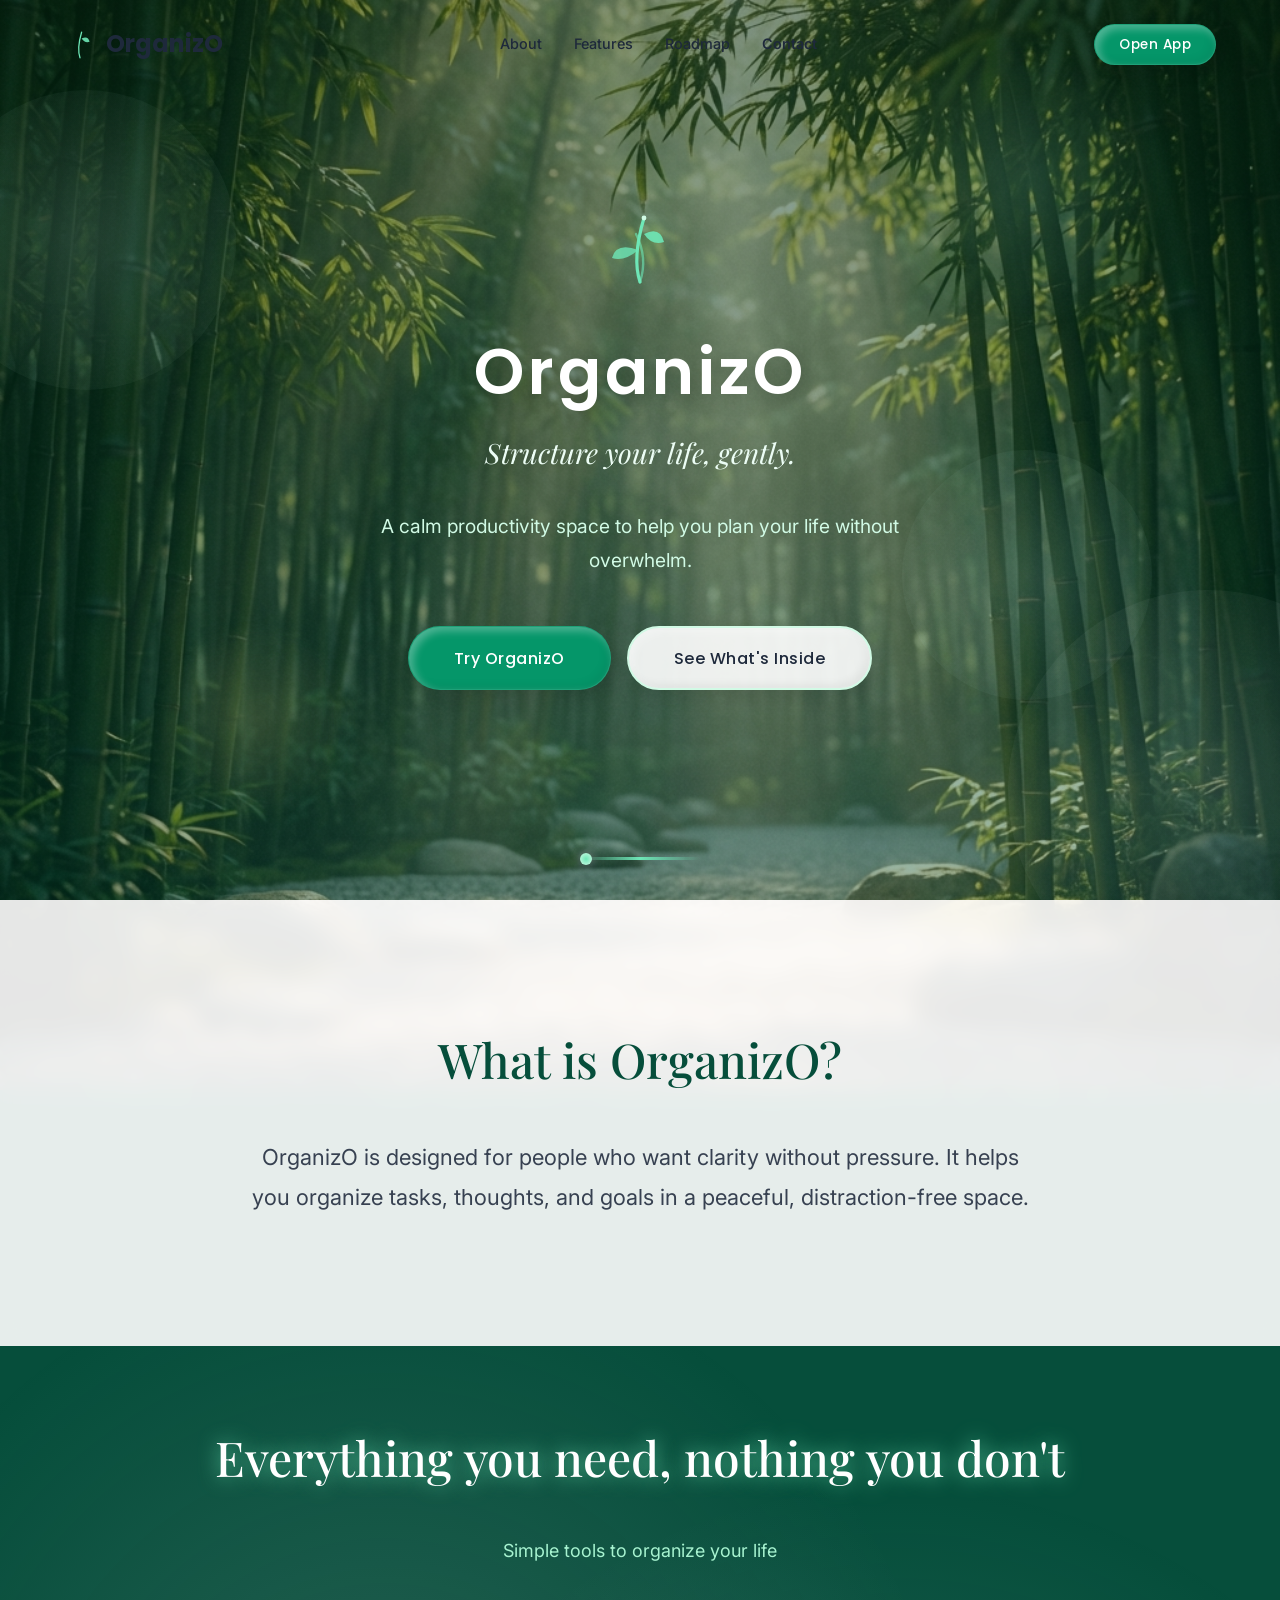
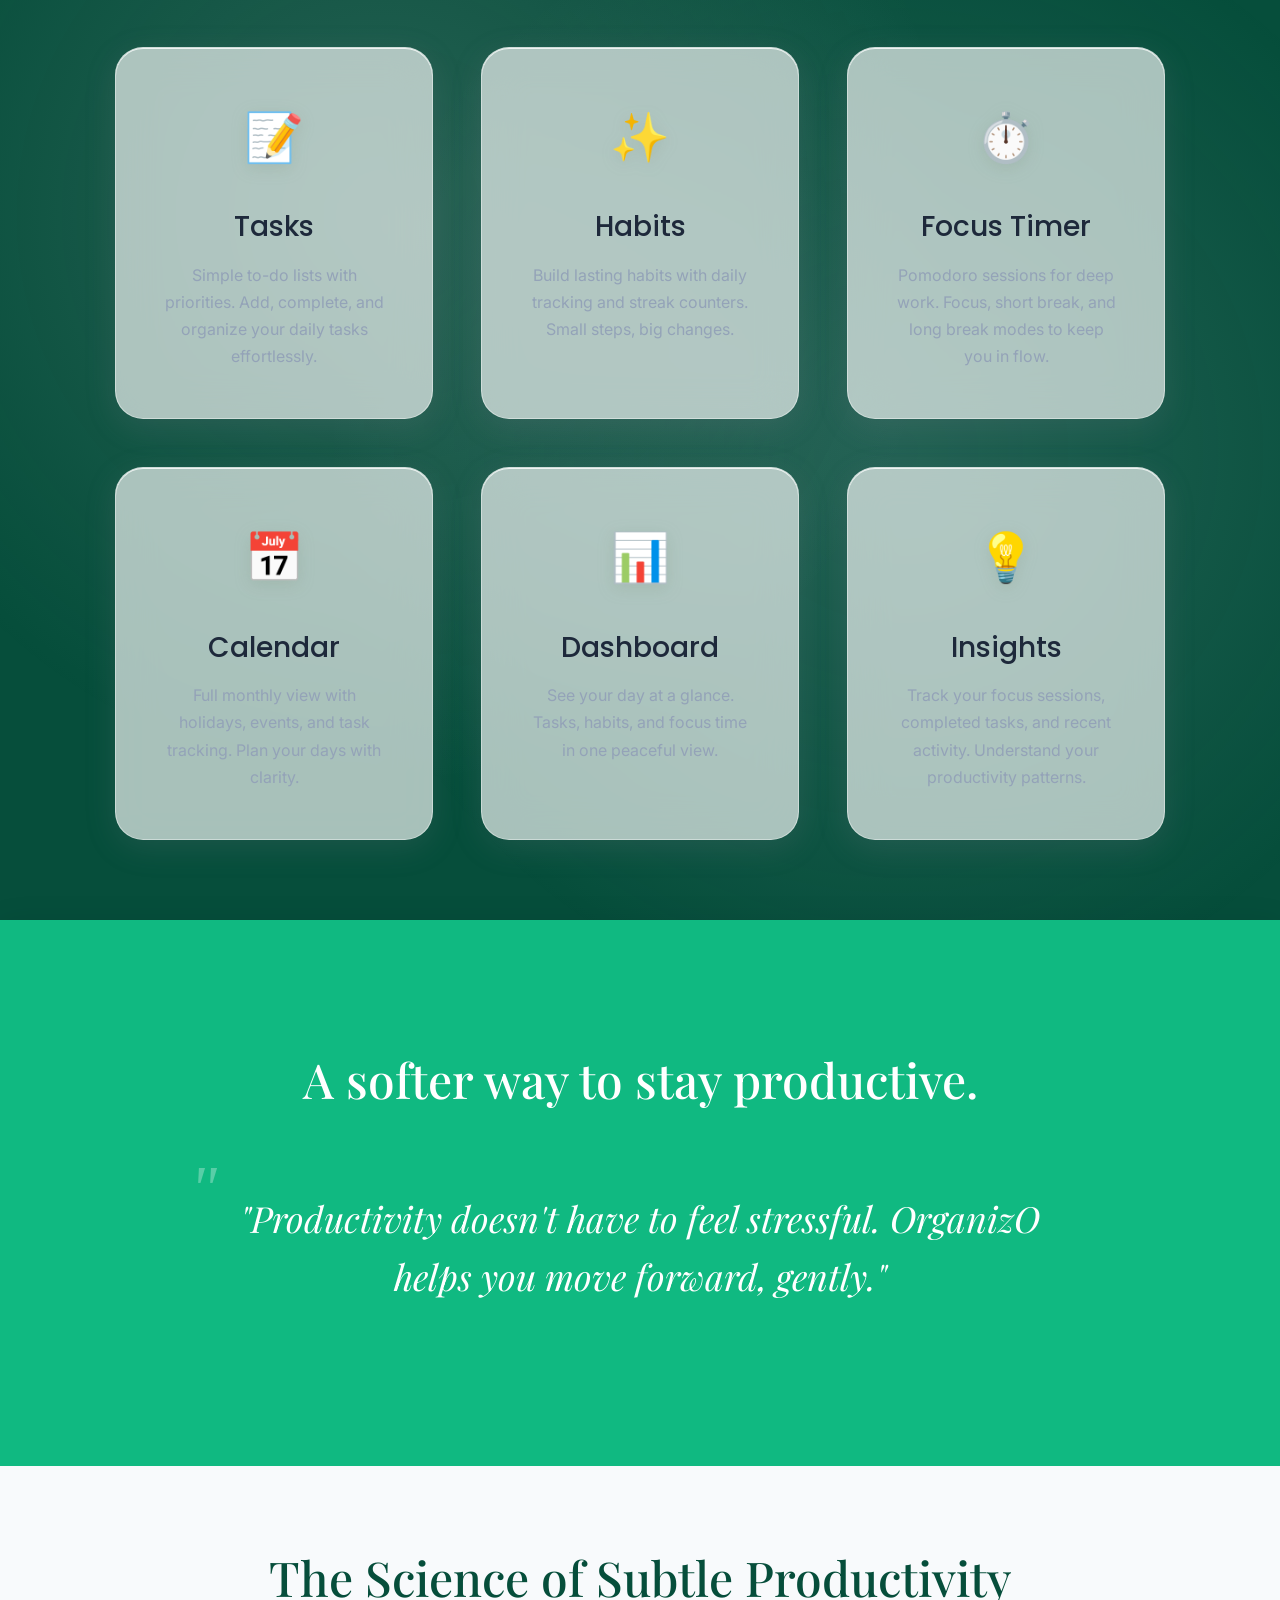
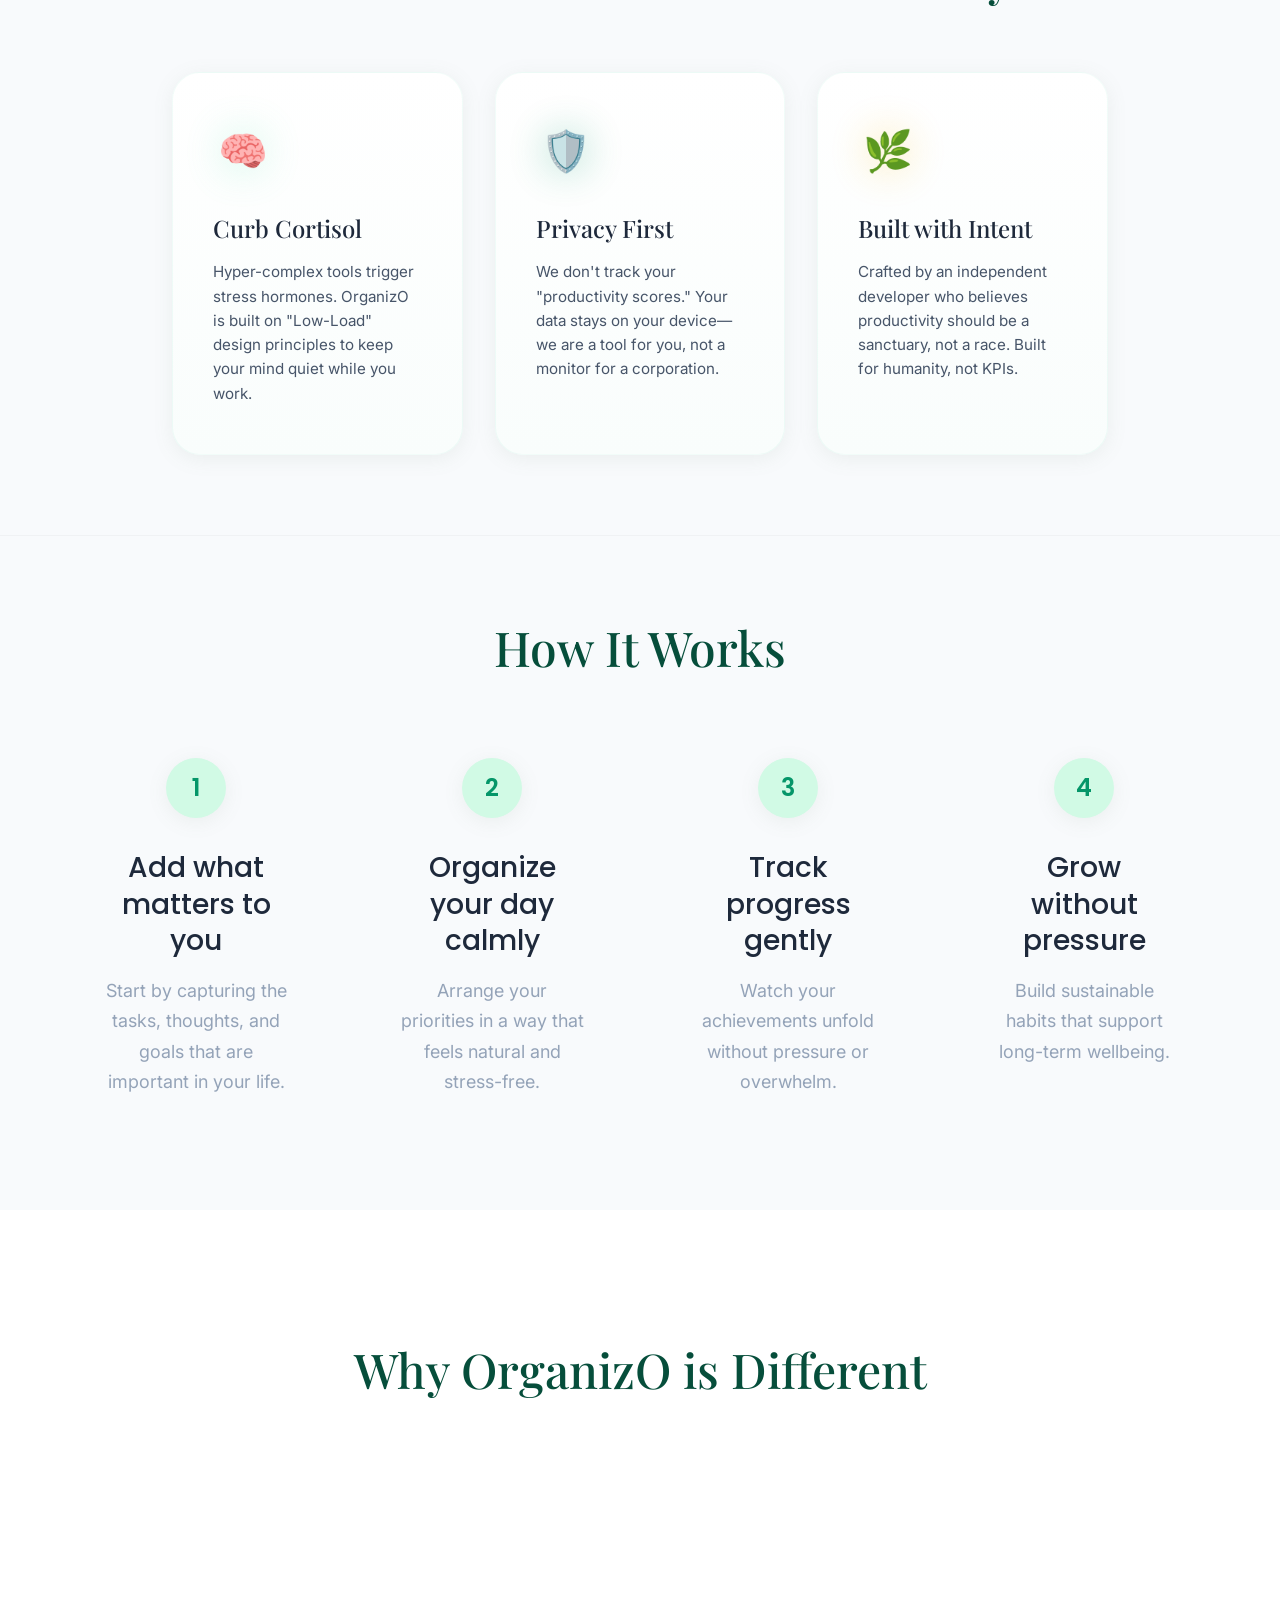
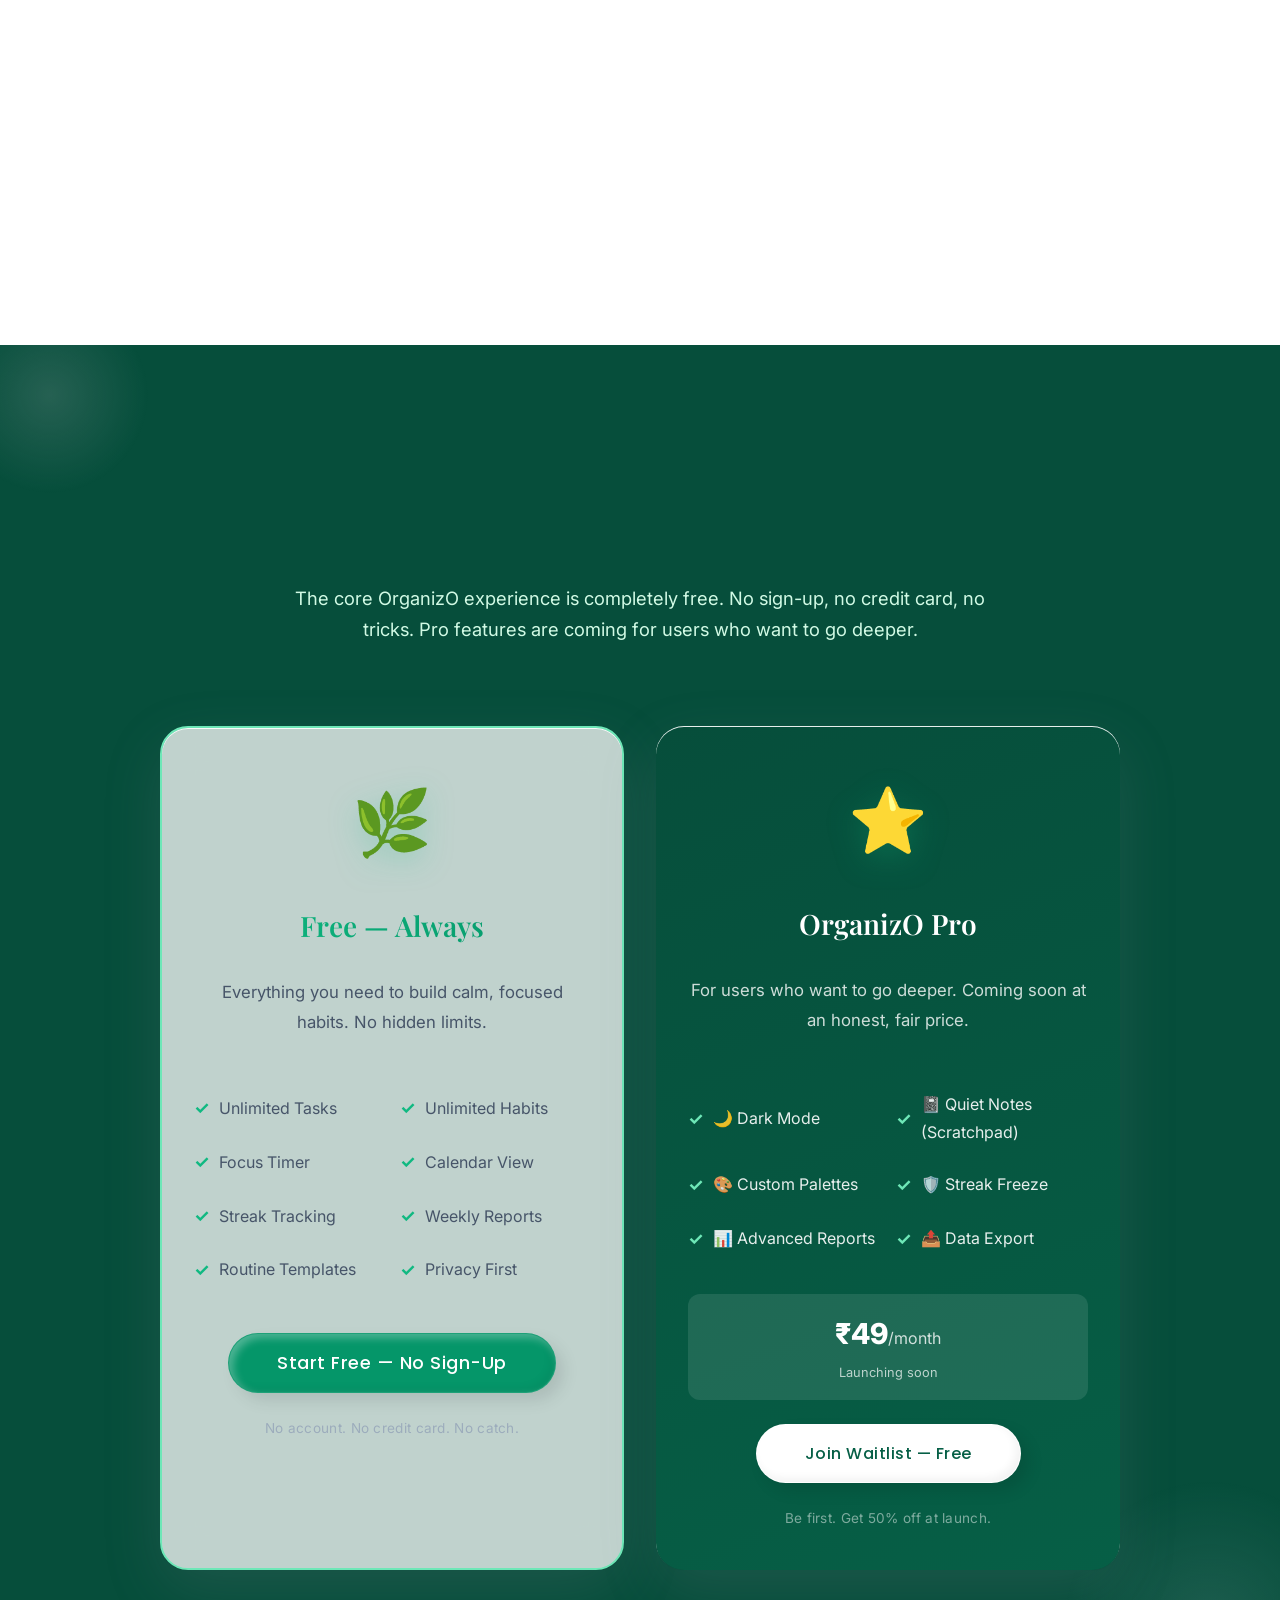
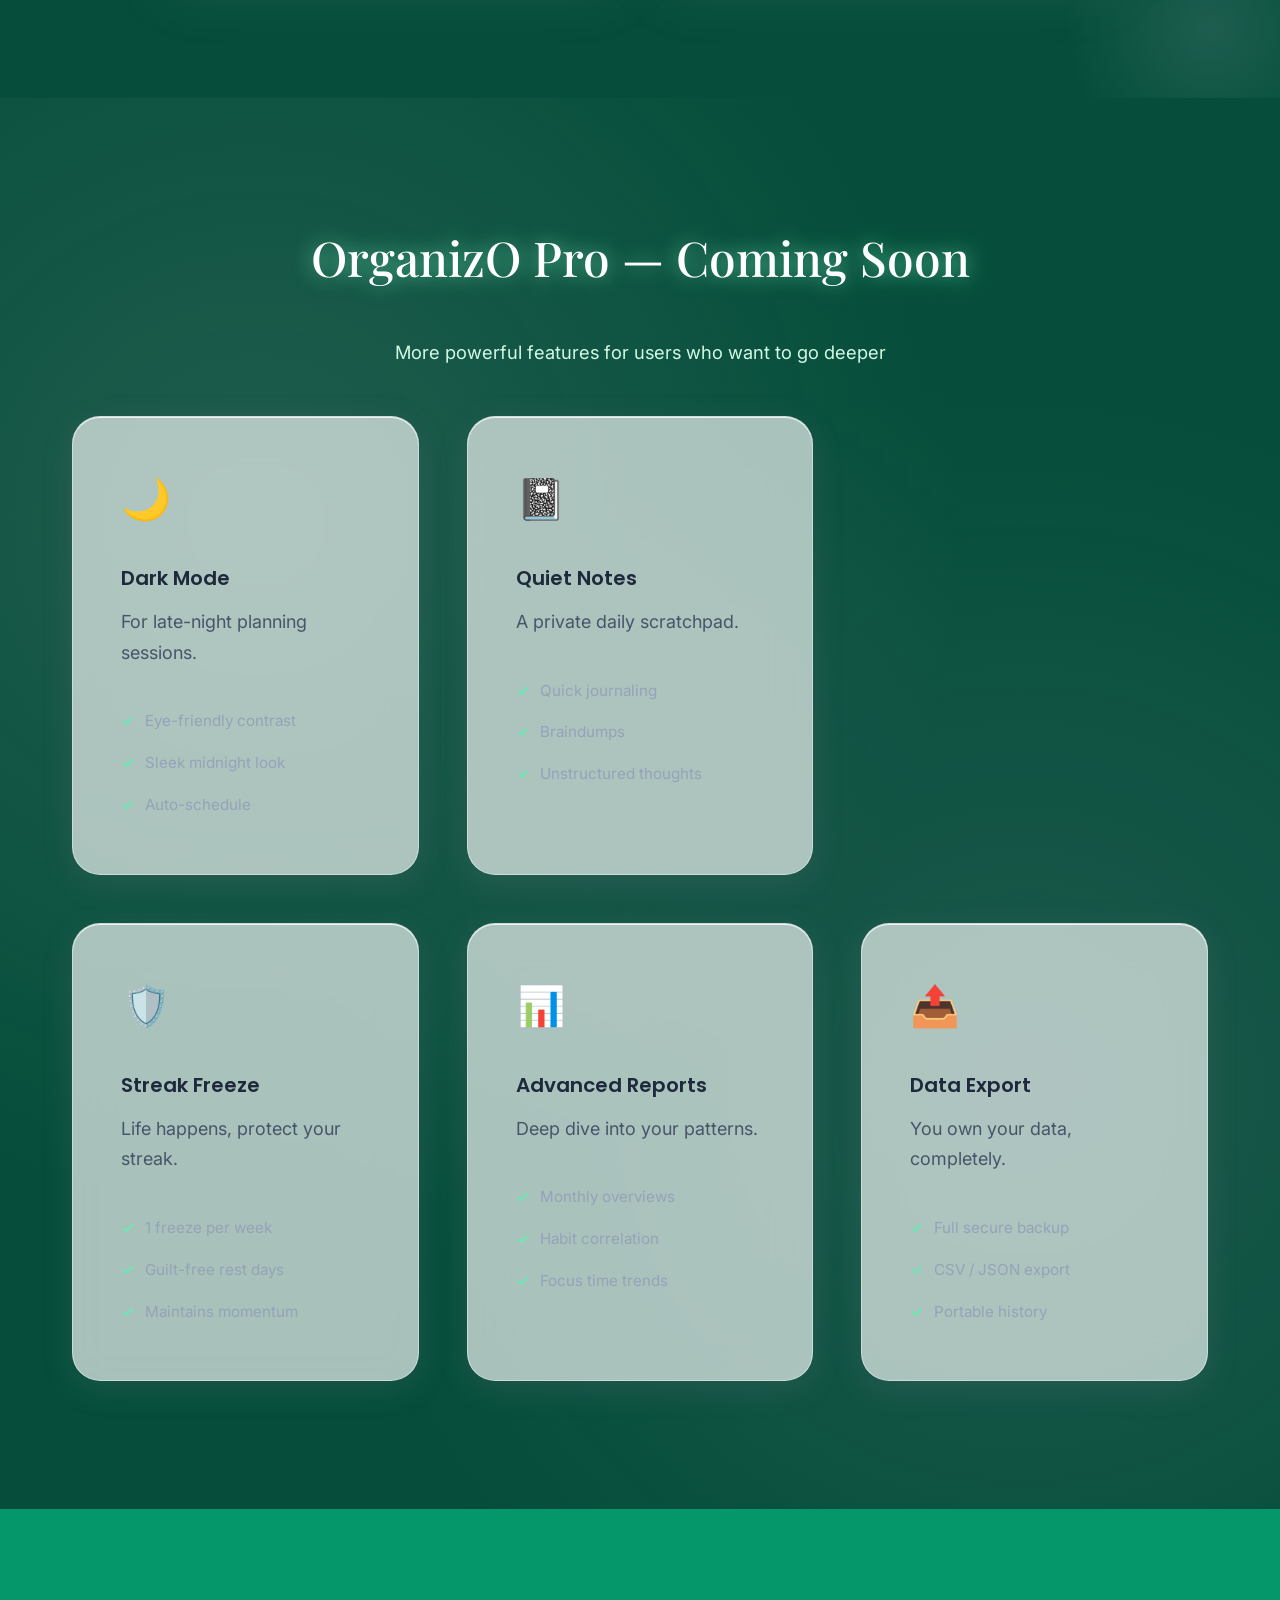
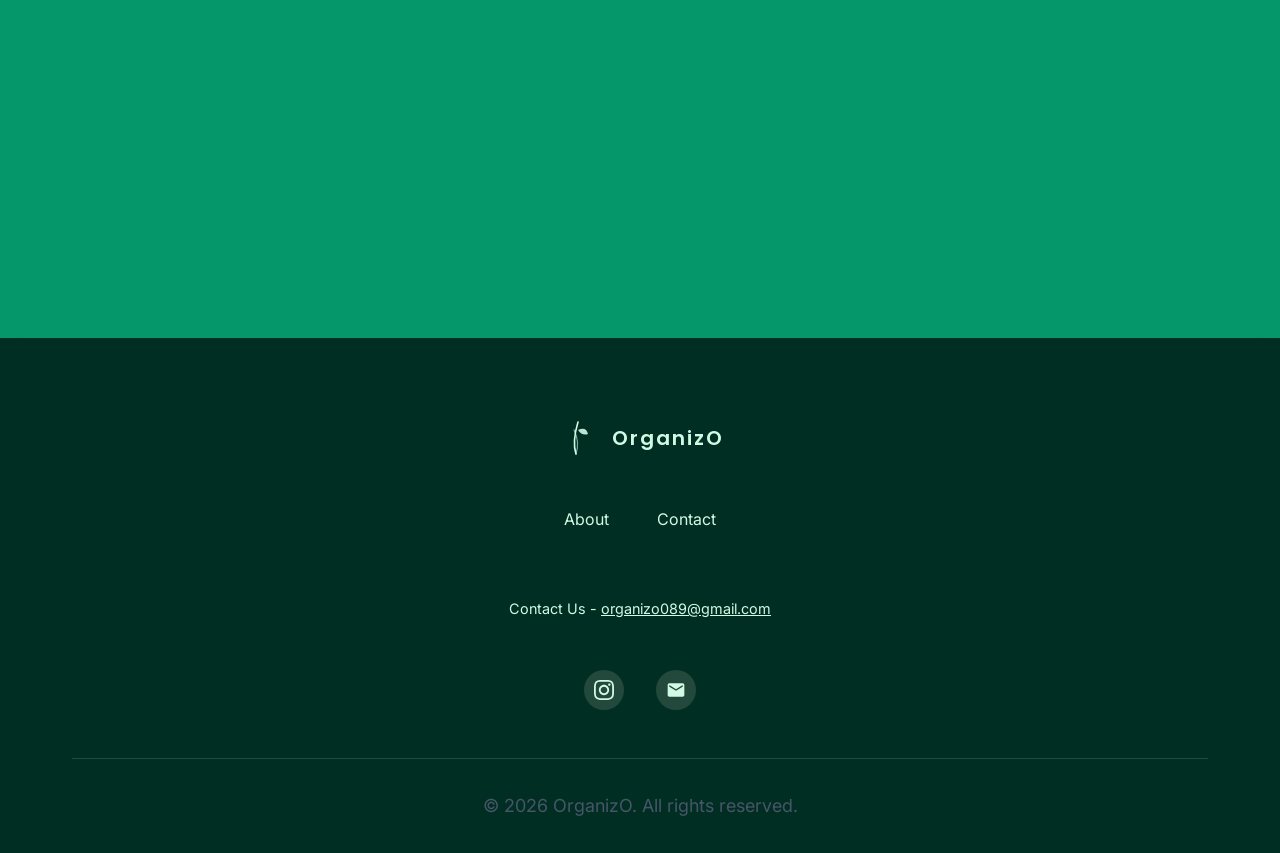
==== index.html @ 10251286 "feat(pro): update custom palettes to include Purple Sunset (City Lights) Per user request, replaced " ====
<!DOCTYPE html>
<html lang="en">

<head>
    <meta charset="UTF-8">
    <meta name="viewport" content="width=device-width, initial-scale=1.0">
    <meta http-equiv="X-UA-Compatible" content="IE=edge">
    <meta name="referrer" content="strict-origin-when-cross-origin">
    <!-- PWA / Play Store -->
    <link rel="manifest" href="/manifest.json">
    <meta name="theme-color" content="#10B981">
    <meta name="mobile-web-app-capable" content="yes">
    <meta name="apple-mobile-web-app-capable" content="yes">
    <meta name="apple-mobile-web-app-status-bar-style" content="default">
    <meta name="apple-mobile-web-app-title" content="OrganizO">
    <link rel="apple-touch-icon" href="/images/icon-192.png">
    <title>OrganizO - Structure your life, gently.</title>
    <meta name="description"
        content="A calm productivity space to help you plan your life without overwhelm. OrganizO promotes gentle productivity, mental clarity, and structured living without stress.">

    <!-- Google Fonts -->
    <link rel="preconnect" href="https://fonts.googleapis.com">
    <link rel="preconnect" href="https://fonts.gstatic.com" crossorigin>
    <link
        href="https://fonts.googleapis.com/css2?family=Inter:wght@300;400;500;600&family=Poppins:wght@300;400;500;600;700&family=Playfair+Display:wght@400;500;600&display=swap"
        rel="stylesheet">

    <link rel="stylesheet" href="styles.css">
    <link rel="stylesheet" href="responsive.css">
</head>

<body>
    <!-- Navigation Header -->
    <header class="main-header"
        style="position: fixed; top: 0; left: 0; width: 100%; padding: 1.5rem 5%; display: flex; justify-content: space-between; align-items: center; z-index: 1000; transition: all 0.3s ease;">
        <div class="header-logo"
            style="display: flex; align-items: center; gap: 10px; font-family: 'Poppins', sans-serif; font-weight: 700; font-size: 1.5rem; color: var(--color-text);">
            <div style="width: 32px; height: 32px; color: var(--color-sage);">
                <svg viewBox="0 0 100 100" xmlns="http://www.w3.org/2000/svg">
                    <path d="M50 90 Q40 60 55 10" fill="none" stroke="currentColor" stroke-width="4"
                        stroke-linecap="round" />
                    <path d="M55 30 Q75 20 80 40 Q65 45 55 30 Z" fill="currentColor" opacity="0.9" />
                </svg>
            </div>
            OrganizO
        </div>
        <nav class="header-nav" style="display: flex; gap: 2rem;">
            <a href="#about" class="nav-item"
                style="color: var(--color-text); text-decoration: none; font-weight: 500; font-size: 0.9rem;">About</a>
            <a href="#features" class="nav-item"
                style="color: var(--color-text); text-decoration: none; font-weight: 500; font-size: 0.9rem;">Features</a>
            <a href="#coming-soon" class="nav-item"
                style="color: var(--color-text); text-decoration: none; font-weight: 500; font-size: 0.9rem;">Roadmap</a>
            <a href="mailto:shru089x@gmail.com" class="nav-item"
                style="color: var(--color-text); text-decoration: none; font-weight: 600; font-size: 0.9rem;">Contact</a>
        </nav>
        <button class="btn-primary" style="padding: 0.6rem 1.5rem; font-size: 0.85rem;"
            onclick="window.location.href='app.html'">Open App</button>
    </header>

    <!-- Hero Section -->
    <section class="hero" id="hero">
        <div class="hero-content">
            <div class="logo-container fade-in">
                <!-- Zen Bamboo Shoot Logo -->
                <svg class="logo-icon" viewBox="0 0 100 100" xmlns="http://www.w3.org/2000/svg">
                    <path d="M50 90 Q40 60 55 10" fill="none" stroke="currentColor" stroke-width="4"
                        stroke-linecap="round" />
                    <path d="M50 90 Q60 60 45 30" fill="none" stroke="currentColor" stroke-width="3"
                        stroke-linecap="round" opacity="0.6" />
                    <path d="M55 30 Q75 20 80 40 Q65 45 55 30 Z" fill="currentColor" opacity="0.9" />
                    <path d="M48 50 Q20 40 15 60 Q30 65 48 50 Z" fill="currentColor" opacity="0.8" />
                    <circle cx="55" cy="10" r="3" fill="#D1FAE5" />
                </svg>
            </div>
            <h1 class="hero-title fade-in-delay-1">OrganizO</h1>
            <p class="hero-subtitle fade-in-delay-2">Structure your life, gently.</p>
            <p class="hero-description fade-in-delay-3">A calm productivity space to help you plan your life without
                overwhelm.</p>
            <div class="hero-btns fade-in-delay-4" style="display: flex; gap: 1rem; justify-content: center;">
                <button class="btn-primary" onclick="window.location.href='app.html'">Try OrganizO</button>
                <button class="btn-secondary" onclick="window.location.href='#features'">See What's Inside</button>
            </div>
        </div>
        <div class="scroll-indicator"></div>
        <div class="hero-shapes">
            <div class="shape shape-1"></div>
            <div class="shape shape-2"></div>
            <div class="shape shape-3"></div>
        </div>
    </section>

    <!-- About Section -->
    <section class="section about-section" id="about">
        <div class="container">
            <h2 class="section-title scroll-fade">What is OrganizO?</h2>
            <p class="section-text scroll-fade">
                OrganizO is designed for people who want clarity without pressure. It helps you organize tasks,
                thoughts, and goals in a peaceful, distraction-free space.
            </p>
        </div>
    </section>

    <!-- Features Section -->
    <section class="section features-section" id="features">
        <div class="container">
            <h2 class="section-title scroll-fade">Everything you need, nothing you don't</h2>
            <p class="section-subtitle scroll-fade">Simple tools to organize your life</p>

            <div class="features-grid-mvp">
                <div class="feature-card scroll-fade">
                    <div class="feature-icon">📝</div>
                    <h3 class="feature-title">Tasks</h3>
                    <p class="feature-description">Simple to-do lists with priorities. Add, complete, and organize your
                        daily tasks effortlessly.</p>
                </div>

                <div class="feature-card scroll-fade">
                    <div class="feature-icon">✨</div>
                    <h3 class="feature-title">Habits</h3>
                    <p class="feature-description">Build lasting habits with daily tracking and streak counters. Small
                        steps, big changes.</p>
                </div>

                <div class="feature-card scroll-fade">
                    <div class="feature-icon">⏱️</div>
                    <h3 class="feature-title">Focus Timer</h3>
                    <p class="feature-description">Pomodoro sessions for deep work. Focus, short break, and long break
                        modes to keep you in flow.</p>
                </div>

                <div class="feature-card scroll-fade">
                    <div class="feature-icon">📅</div>
                    <h3 class="feature-title">Calendar</h3>
                    <p class="feature-description">Full monthly view with holidays, events, and task tracking. Plan
                        your days with clarity.</p>
                </div>

                <div class="feature-card scroll-fade">
                    <div class="feature-icon">📊</div>
                    <h3 class="feature-title">Dashboard</h3>
                    <p class="feature-description">See your day at a glance. Tasks, habits, and focus time in one
                        peaceful
                        view.</p>
                </div>

                <div class="feature-card scroll-fade">
                    <div class="feature-icon">💡</div>
                    <h3 class="feature-title">Insights</h3>
                    <p class="feature-description">Track your focus sessions, completed tasks, and recent activity.
                        Understand your productivity patterns.</p>
                </div>
            </div>
        </div>
    </section>

    <!-- Philosophy Section -->
    <section class="section philosophy-section" id="philosophy">
        <div class="container">
            <h2 class="section-title scroll-fade">A softer way to stay productive.</h2>
            <blockquote class="philosophy-quote scroll-fade">
                "Productivity doesn't have to feel stressful. OrganizO helps you move forward, gently."
            </blockquote>
        </div>
    </section>

    <!-- Trust & Science Section -->
    <section class="section trust-section"
        style="background: var(--color-warm-white); border-bottom: 1px solid rgba(0,0,0,0.03);">
        <div class="container" style="max-width: 1000px;">
            <h2 class="section-title scroll-fade">The Science of Subtle Productivity</h2>
            <div
                style="display: grid; grid-template-columns: repeat(auto-fit, minmax(280px, 1fr)); gap: 2rem; margin-top: 4rem;">
                <!-- Card 1 -->
                <div class="trust-card scroll-fade">
                    <div class="trust-icon-container">
                        <div class="trust-bloom"></div>
                        🧠
                    </div>
                    <h4>Curb Cortisol</h4>
                    <p style="font-size: 0.95rem; line-height: 1.6; color: var(--color-text-secondary);">Hyper-complex
                        tools
                        trigger stress hormones. OrganizO is built on "Low-Load" design principles to keep your mind
                        quiet while you work.</p>
                </div>
                <!-- Card 2 -->
                <div class="trust-card scroll-fade">
                    <div class="trust-icon-container">
                        <div class="trust-bloom" style="background: var(--color-sage-dark);"></div>
                        🛡️
                    </div>
                    <h4>Privacy First</h4>
                    <p style="font-size: 0.95rem; line-height: 1.6; color: var(--color-text-secondary);">We don't track
                        your
                        "productivity scores." Your data stays on your device—we are a tool for you, not a monitor for a
                        corporation.</p>
                </div>
                <!-- Card 3 -->
                <div class="trust-card scroll-fade">
                    <div class="trust-icon-container">
                        <div class="trust-bloom" style="background: #fbbf24;"></div>
                        🌿
                    </div>
                    <h4>Built with Intent</h4>
                    <p style="font-size: 0.95rem; line-height: 1.6; color: var(--color-text-secondary);">Crafted by an
                        independent developer who believes productivity should be a sanctuary, not a race. Built for
                        humanity, not KPIs.</p>
                </div>
            </div>
        </div>
    </section>

    <!-- How It Works Section -->
    <section class="section how-it-works-section" id="how-it-works">
        <div class="container">
            <h2 class="section-title scroll-fade">How It Works</h2>
            <div class="steps-container">
                <div class="step scroll-fade">
                    <div class="step-number">1</div>
                    <h3 class="step-title">Add what matters to you</h3>
                    <p class="step-description">Start by capturing the tasks, thoughts, and goals that are important in
                        your life.</p>
                </div>
                <div class="step scroll-fade">
                    <div class="step-number">2</div>
                    <h3 class="step-title">Organize your day calmly</h3>
                    <p class="step-description">Arrange your priorities in a way that feels natural and stress-free.</p>
                </div>
                <div class="step scroll-fade">
                    <div class="step-number">3</div>
                    <h3 class="step-title">Track progress gently</h3>
                    <p class="step-description">Watch your achievements unfold without pressure or overwhelm.</p>
                </div>
                <div class="step scroll-fade">
                    <div class="step-number">4</div>
                    <h3 class="step-title">Grow without pressure</h3>
                    <p class="step-description">Build sustainable habits that support long-term wellbeing.</p>
                </div>
            </div>
        </div>
    </section>

    <!-- Why Different Section -->
    <section class="section why-different-section" id="why-different">
        <div class="container">
            <h2 class="section-title scroll-fade">Why OrganizO is Different</h2>
            <div class="benefits-grid">
                <div class="benefit-card scroll-fade">
                    <h3 class="benefit-title">No overwhelm</h3>
                    <p class="benefit-description">Designed to reduce stress, not create it. Every feature is
                        intentional and calming.</p>
                </div>
                <div class="benefit-card scroll-fade">
                    <h3 class="benefit-title">Clean interface</h3>
                    <p class="benefit-description">Beautiful, minimal design that brings peace. No clutter, just
                        clarity.</p>
                </div>
                <div class="benefit-card scroll-fade">
                    <h3 class="benefit-title">Gentle reminders</h3>
                    <p class="benefit-description">Supportive nudges, never aggressive notifications. We respect your
                        attention.</p>
                </div>
                <div class="benefit-card scroll-fade">
                    <h3 class="benefit-title">Built for real life</h3>
                    <p class="benefit-description">Flexible tools that adapt to your unique rhythm. Not rigid systems.
                    </p>
                </div>
            </div>
        </div>
    </section>

    <!-- Honest Freemium Section -->
    <section class="section free-forever-section" id="free-forever">
        <div class="container">
            <h2 class="section-title scroll-fade">Start free. Grow with Pro.</h2>
            <p class="section-subtitle scroll-fade">The core OrganizO experience is completely free. No sign-up, no credit card, no tricks. Pro features are coming for users who want to go deeper.</p>

            <div class="free-card-container scroll-fade">

                <!-- FREE TIER -->
                <div class="free-hero-card" style="border: 2px solid var(--color-sage);">
                    <div class="free-icon">🌿</div>
                    <h3 class="free-card-title">Free — Always</h3>
                    <p class="free-card-description">Everything you need to build calm, focused habits. No hidden limits.</p>

                    <div class="free-features-grid">
                        <div class="free-feature-item">
                            <span class="free-check">✓</span>
                            <span>Unlimited Tasks</span>
                        </div>
                        <div class="free-feature-item">
                            <span class="free-check">✓</span>
                            <span>Unlimited Habits</span>
                        </div>
                        <div class="free-feature-item">
                            <span class="free-check">✓</span>
                            <span>Focus Timer</span>
                        </div>
                        <div class="free-feature-item">
                            <span class="free-check">✓</span>
                            <span>Calendar View</span>
                        </div>
                        <div class="free-feature-item">
                            <span class="free-check">✓</span>
                            <span>Streak Tracking</span>
                        </div>
                        <div class="free-feature-item">
                            <span class="free-check">✓</span>
                            <span>Weekly Reports</span>
                        </div>
                        <div class="free-feature-item">
                            <span class="free-check">✓</span>
                            <span>Routine Templates</span>
                        </div>
                        <div class="free-feature-item">
                            <span class="free-check">✓</span>
                            <span>Privacy First</span>
                        </div>
                    </div>

                    <button class="btn-primary"
                        style="margin-top: 2.5rem; padding: 1rem 3rem; font-size: 1.1rem; border-radius: 50px;"
                        onclick="window.location.href='app.html'">Start Free — No Sign-Up</button>
                    <p class="free-note">No account. No credit card. No catch.</p>
                </div>

                <!-- PRO TIER -->
                <div class="free-hero-card" style="background: linear-gradient(160deg, #064E3B 0%, #065F46 100%); color: white; border: none;">
                    <div class="free-icon">⭐</div>
                    <h3 class="free-card-title" style="color: white;">OrganizO Pro</h3>
                    <p class="free-card-description" style="color: rgba(255,255,255,0.8);">For users who want to go deeper. Coming soon at an honest, fair price.</p>

                    <div class="free-features-grid">
                        <div class="free-feature-item" style="color: rgba(255,255,255,0.9);">
                            <span class="free-check" style="color: #6EE7B7;">✓</span>
                            <span>🌙 Dark Mode</span>
                        </div>
                        <div class="free-feature-item" style="color: rgba(255,255,255,0.9);">
                            <span class="free-check" style="color: #6EE7B7;">✓</span>
                            <span>📓 Quiet Notes (Scratchpad)</span>
                        </div>
                        <div class="free-feature-item" style="color: rgba(255,255,255,0.9);">
                            <span class="free-check" style="color: #6EE7B7;">✓</span>
                            <span title="Matcha, Sakura, Slate, Ocean, Sandstone">🎨 Custom Palettes</span>
                        </div>
                        <div class="free-feature-item" style="color: rgba(255,255,255,0.9);">
                            <span class="free-check" style="color: #6EE7B7;">✓</span>
                            <span>🛡️ Streak Freeze</span>
                        </div>
                        <div class="free-feature-item" style="color: rgba(255,255,255,0.9);">
                            <span class="free-check" style="color: #6EE7B7;">✓</span>
                            <span>📊 Advanced Reports</span>
                        </div>
                        <div class="free-feature-item" style="color: rgba(255,255,255,0.9);">
                            <span class="free-check" style="color: #6EE7B7;">✓</span>
                            <span>📤 Data Export</span>
                        </div>
                    </div>

                    <div style="margin-top: 2rem; padding: 1rem; background: rgba(255,255,255,0.1); border-radius: 12px; text-align: center;">
                        <div style="font-size: 1.8rem; font-weight: 800;">₹49<span style="font-size: 1rem; font-weight: 400; opacity: 0.8;">/month</span></div>
                        <div style="font-size: 0.8rem; opacity: 0.7; margin-top: 4px;">Launching soon</div>
                    </div>

                    <button class="btn-primary"
                        style="margin-top: 1.5rem; padding: 1rem 3rem; font-size: 1rem; border-radius: 50px; background: white; color: #065F46;"
                        onclick="window.location.href='mailto:organizo089@gmail.com?subject=OrganizO Pro Waitlist&body=Hi! I want early access to OrganizO Pro.'">Join Waitlist — Free</button>
                    <p class="free-note" style="color: rgba(255,255,255,0.6);">Be first. Get 50% off at launch.</p>
                </div>

            </div>
        </div>
    </section>

    <!-- Pro / Coming Soon Section -->
    <section class="section premium-features-section" id="coming-soon">
        <div class="container">
            <h2 class="section-title scroll-fade">OrganizO Pro — Coming Soon</h2>
            <p class="section-subtitle scroll-fade">More powerful features for users who want to go deeper</p>

            <div class="premium-grid">
                <div class="premium-card scroll-fade">
                    <div class="premium-icon">🌙</div>
                    <h3 class="premium-title">Dark Mode</h3>
                    <p class="premium-description">For late-night planning sessions.</p>
                    <ul class="premium-list">
                        <li>Eye-friendly contrast</li>
                        <li>Sleek midnight look</li>
                        <li>Auto-schedule</li>
                    </ul>
                </div>

                <div class="premium-card scroll-fade">
                    <div class="premium-icon">📓</div>
                    <h3 class="premium-title">Quiet Notes</h3>
                    <p class="premium-description">A private daily scratchpad.</p>
                    <ul class="premium-list">
                        <li>Quick journaling</li>
                        <li>Braindumps</li>
                        <li>Unstructured thoughts</li>
                    </ul>
                </div>

                <div class="premium-card scroll-fade">
                    <div class="premium-icon">🎨</div>
                    <h3 class="premium-title">Custom Palettes</h3>
                    <p class="premium-description">Match your exact vibe.</p>
                    <ul class="premium-list">
                        <li>Purple Sunset (City Lights)</li>
                        <li>Sakura Pink & Ocean Blue</li>
                        <li>Midnight Slate & Sandstone</li>
                    </ul>
                </div>

                <div class="premium-card scroll-fade">
                    <div class="premium-icon">🛡️</div>
                    <h3 class="premium-title">Streak Freeze</h3>
                    <p class="premium-description">Life happens, protect your streak.</p>
                    <ul class="premium-list">
                        <li>1 freeze per week</li>
                        <li>Guilt-free rest days</li>
                        <li>Maintains momentum</li>
                    </ul>
                </div>

                <div class="premium-card scroll-fade">
                    <div class="premium-icon">📊</div>
                    <h3 class="premium-title">Advanced Reports</h3>
                    <p class="premium-description">Deep dive into your patterns.</p>
                    <ul class="premium-list">
                        <li>Monthly overviews</li>
                        <li>Habit correlation</li>
                        <li>Focus time trends</li>
                    </ul>
                </div>

                <div class="premium-card scroll-fade">
                    <div class="premium-icon">📤</div>
                    <h3 class="premium-title">Data Export</h3>
                    <p class="premium-description">You own your data, completely.</p>
                    <ul class="premium-list">
                        <li>Full secure backup</li>
                        <li>CSV / JSON export</li>
                        <li>Portable history</li>
                    </ul>
                </div>
            </div>
        </div>
    </section>

    <!-- CTA Section -->

    <!-- Final CTA Section -->
    <section class="section cta-section" id="cta">
        <div class="container">
            <div class="cta-content scroll-fade">
                <h2 class="cta-title">Start building a calmer, more organized life.</h2>
                <button class="btn-primary" onclick="window.location.href='app.html'">Start Organizing</button>
            </div>
        </div>
    </section>

    <!-- Footer -->
    <footer class="footer">
        <div class="container">
            <div class="footer-content">
                <div class="footer-logo">
                    <svg class="logo-icon-small" viewBox="0 0 100 100" xmlns="http://www.w3.org/2000/svg">
                        <path d="M50 90 Q40 60 55 10" fill="none" stroke="currentColor" stroke-width="4"
                            stroke-linecap="round" />
                        <path d="M50 90 Q60 60 45 30" fill="none" stroke="currentColor" stroke-width="3"
                            stroke-linecap="round" opacity="0.6" />
                        <path d="M55 30 Q75 20 80 40 Q65 45 55 30 Z" fill="currentColor" opacity="0.9" />
                    </svg>
                    <span class="footer-brand">OrganizO</span>
                </div>
                <nav class="footer-nav">
                    <a href="#about" class="footer-link">About</a>
                    <a href="mailto:shru089x@gmail.com" class="footer-link">Contact</a>
                </nav>
                <div style="margin-top: 1rem; color: var(--color-sage-light); font-size: 0.9rem;">
                    Contact Us - <a href="mailto:organizo089@gmail.com"
                        style="color: inherit; text-decoration: underline;">organizo089@gmail.com</a>
                </div>
                <div class="footer-social">
                    <a href="https://www.instagram.com/Shru_dev089/" target="_blank" class="social-link"
                        aria-label="Instagram">
                        <svg viewBox="0 0 24 24" fill="currentColor">
                            <path
                                d="M12 2.163c3.204 0 3.584.012 4.85.07 3.252.148 4.771 1.691 4.919 4.919.058 1.265.069 1.645.069 4.849 0 3.205-.012 3.584-.069 4.849-.149 3.225-1.664 4.771-4.919 4.919-1.266.058-1.644.07-4.85.07-3.204 0-3.584-.012-4.849-.07-3.26-.149-4.771-1.699-4.919-4.92-.058-1.265-.07-1.644-.07-4.849 0-3.204.013-3.583.07-4.849.149-3.227 1.664-4.771 4.919-4.919 1.266-.057 1.645-.069 4.849-.069zm0-2.163c-3.259 0-3.667.014-4.947.072-4.358.2-6.78 2.618-6.98 6.98-.059 1.281-.073 1.689-.073 4.948 0 3.259.014 3.668.072 4.948.2 4.358 2.618 6.78 6.98 6.98 1.281.058 1.689.072 4.948.072 3.259 0 3.668-.014 4.948-.072 4.354-.2 6.782-2.618 6.979-6.98.059-1.28.073-1.689.073-4.948 0-3.259-.014-3.667-.072-4.947-.196-4.354-2.617-6.78-6.979-6.98-1.281-.059-1.69-.073-4.949-.073zm0 5.838c-3.403 0-6.162 2.759-6.162 6.162s2.759 6.163 6.162 6.163 6.162-2.759 6.162-6.163c0-3.403-2.759-6.162-6.162-6.162zm0 10.162c-2.209 0-4-1.79-4-4 0-2.209 1.791-4 4-4s4 1.791 4 4c0 2.21-1.791 4-4 4zm6.406-11.845c-.796 0-1.441.645-1.441 1.44s.645 1.44 1.441 1.44c.795 0 1.439-.645 1.439-1.44s-.644-1.44-1.439-1.44z" />
                        </svg>
                    </a>
                    <a href="mailto:organizo089@gmail.com" class="social-link" aria-label="Gmail">
                        <svg viewBox="0 0 24 24" fill="currentColor">
                            <path
                                d="M20 4H4c-1.1 0-1.99.9-1.99 2L2 18c0 1.1.9 2 2 2h16c1.1 0 2-.9 2-2V6c0-1.1-.9-2-2-2zm0 4l-8 5-8-5V6l8 5 8-5v2z" />
                        </svg>
                    </a>
                </div>
            </div>
            <div class="footer-bottom">
                <p>&copy; 2026 OrganizO. All rights reserved.</p>
            </div>
        </div>
    </footer>

    <!-- Hidden form for Netlify to detect -->
    <form name="waitlist" netlify netlify-honeypot="bot-field" hidden>
        <input type="email" name="email" />
    </form>

    <script src="script.js"></script>
    <script>
        // Register Service Worker for PWA / Play Store support
        if ('serviceWorker' in navigator) {
            navigator.serviceWorker.register('/sw.js')
                .then(reg => console.log('[OrganizO] SW registered:', reg.scope))
                .catch(err => console.warn('[OrganizO] SW failed:', err));
        }
    </script>
</body>

</html>
---- styles.css ----
/* ===========================
   ORGANIZO - CALM PRODUCTIVITY
   =========================== */

/* CSS Variables - Design System */
:root {
    /* Colors - Fresh & Airy Palette */
    --color-cream: #FFFFFF;
    /* Pure Clean White */
    --color-warm-white: #F8FAFC;
    /* Very subtle cool white */

    /* Primary Brand Colors - Fresh Green */
    --color-sage: #6EE7B7;
    /* Soft Emerald - Fresh & Calming */
    --color-sage-light: #D1FAE5;
    /* Minty Green */
    --color-sage-lighter: #ECFDF5;
    /* Very pale mint */
    --color-sage-dark: #059669;
    /* Vibrant Emerald for text/buttons */

    /* Secondary & Accents */
    --color-olive: #99F6E4;
    /* Fresh Teal/Mint */
    --color-olive-muted: #CCFBF1;
    /* Soft Teal */
    --color-pastel-green: #F0FDFA;
    /* Very light teal bg */
    --color-mint: #D1FAE5;
    /* Emerald Mint */

    /* Warm Accents for Balance */
    --color-peach: #FFEDD5;
    /* Soft Orange/Peach */

    /* Text */
    --color-text-primary: #1E293B;
    /* Slate 800 */
    --color-text-secondary: #475569;
    /* Slate 600 */
    --color-text-light: #94A3B8;
    /* Slate 400 */

    /* Glassmorphism - Brighter for Dark Background */
    --glass-bg: rgba(255, 255, 255, 0.9);
    /* More opaque */
    --glass-border: rgba(255, 255, 255, 0.4);

    /* Claymorphism - Tactile Buttons */
    --clay-btn-shadow: 8px 8px 16px rgba(0, 0, 0, 0.1),
        inset 4px 4px 8px rgba(255, 255, 255, 0.3),
        inset -4px -4px 8px rgba(0, 0, 0, 0.05);
    --clay-btn-hover: 12px 12px 20px rgba(0, 0, 0, 0.15),
        inset 6px 6px 12px rgba(255, 255, 255, 0.4),
        inset -6px -6px 12px rgba(0, 0, 0, 0.07);

    /* Typography */
    --font-heading: 'Playfair Display', serif;
    --font-body: 'Inter', sans-serif;
    --font-accent: 'Poppins', sans-serif;

    /* Spacing */
    --spacing-xs: 0.5rem;
    --spacing-sm: 1rem;
    --spacing-md: 2rem;
    --spacing-lg: 3rem;
    --spacing-xl: 5rem;
    --spacing-2xl: 8rem;

    /* Border Radius - More rounded for calmer feel */
    --radius-sm: 12px;
    --radius-md: 20px;
    --radius-lg: 28px;
    --radius-xl: 36px;
    --radius-full: 9999px;

    /* Shadows - Softer & More Layered */
    --shadow-sm: 0 2px 12px rgba(122, 138, 114, 0.06);
    --shadow-md: 0 4px 20px rgba(122, 138, 114, 0.1);
    --shadow-lg: 0 8px 40px rgba(122, 138, 114, 0.14);
    --shadow-xl: 0 16px 60px rgba(122, 138, 114, 0.18);

    /* Transitions - Calmer, smoother easing */
    --transition-smooth: all 0.5s cubic-bezier(0.34, 1.56, 0.64, 1);
    --transition-slow: all 0.8s cubic-bezier(0.34, 1.56, 0.64, 1);
    --transition-gentle: all 0.6s cubic-bezier(0.25, 0.46, 0.45, 0.94);
    --transition-bounce: all 0.5s cubic-bezier(0.68, -0.55, 0.265, 1.55);
}

/* ===========================
   RESET & BASE STYLES
   =========================== */

* {
    margin: 0;
    padding: 0;
    box-sizing: border-box;
}

html {
    scroll-behavior: smooth;
    font-size: 16px;
}

body {
    font-family: var(--font-body);
    background-color: #064E3B;
    color: var(--color-text-primary);
    line-height: 1.7;
    overflow-x: hidden;
    position: relative;

    /* Real Bamboo Forest Image Background */
    background-image:
        linear-gradient(rgba(5, 46, 22, 0.5), rgba(6, 78, 59, 0.4)),
        /* Dark Green Overlay */
        url('./images/bamboo-bg.png');
    background-size: cover;
    background-position: center;
    background-attachment: fixed;
    background-repeat: no-repeat;
}

/* Floating Fireflies/Light Motes Overlay */
body::before {
    content: '';
    position: fixed;
    top: 0;
    left: 0;
    width: 100%;
    height: 100%;
    background-image:
        radial-gradient(circle at 50% 50%, rgba(255, 255, 255, 0.1), transparent 10%),
        /* Light glint */
        radial-gradient(circle at 20% 80%, rgba(254, 240, 138, 0.15), transparent 8%),
        /* Warm mote */
        radial-gradient(circle at 80% 20%, rgba(167, 243, 208, 0.15), transparent 12%);
    /* Cool mote */
    opacity: 1;
    z-index: 0;
    /* Just above background image */
    animation: flow-bokeh 25s infinite alternate ease-in-out;
    pointer-events: none;
    filter: blur(2px);
}

@keyframes flow-bokeh {
    0% {
        transform: scale(1) translate(0, 0);
    }

    50% {
        transform: scale(1.1) translate(-20px, 30px);
    }

    100% {
        transform: scale(1) translate(20px, -20px);
    }
}

@keyframes bloom {

    0%,
    100% {
        transform: scale(1);
        opacity: 0.3;
    }

    50% {
        transform: scale(1.4);
        opacity: 0.5;
    }
}

/* ===========================
   TYPOGRAPHY
   =========================== */

h1,
h2,
h3,
h4,
h5,
h6 {
    font-family: var(--font-heading);
    font-weight: 500;
    line-height: 1.3;
    color: var(--color-text-primary);
}

h1 {
    font-size: clamp(2.5rem, 5vw, 4rem);
}

h2 {
    font-size: clamp(2rem, 4vw, 3rem);
}

h3 {
    font-size: clamp(1.25rem, 2.5vw, 1.75rem);
}

p {
    font-family: var(--font-body);
    font-size: clamp(1rem, 1.5vw, 1.125rem);
    color: var(--color-text-secondary);
}

/* ===========================
   LAYOUT UTILITIES
   =========================== */

.container {
    max-width: 1200px;
    margin: 0 auto;
    padding: 0 var(--spacing-md);
}

.section {
    padding: var(--spacing-xl) 0;
    position: relative;
}

/* ===========================
   BUTTONS
   =========================== */

.btn-primary,
.btn-secondary {
    font-family: var(--font-accent);
    font-size: 1rem;
    font-weight: 500;
    padding: 1.1rem 2.8rem;
    border: none;
    border-radius: var(--radius-full);
    cursor: pointer;
    transition: var(--transition-smooth);
    box-shadow: var(--shadow-md);
    letter-spacing: 0.5px;
    position: relative;
    overflow: hidden;
    z-index: 1;
}

/* Breathing animation for primary button */
@keyframes breathe {

    0%,
    100% {
        transform: scale(1);
        box-shadow: var(--shadow-md);
    }

    50% {
        transform: scale(1.02);
        box-shadow: var(--shadow-lg);
    }
}

.btn-primary {
    background: var(--color-sage-dark);
    color: white;
    box-shadow: var(--clay-btn-shadow);
    border: 1px solid rgba(255, 255, 255, 0.1);
    animation: breathe 3s ease-in-out infinite;
}

/* Ripple effect on click */
.btn-primary::before,
.btn-secondary::before {
    content: '';
    position: absolute;
    top: 50%;
    left: 50%;
    width: 0;
    height: 0;
    border-radius: 50%;
    background: rgba(255, 255, 255, 0.3);
    transform: translate(-50%, -50%);
    transition: width 0.6s, height 0.6s;
}

.btn-primary:active::before,
.btn-secondary:active::before {
    width: 300px;
    height: 300px;
}

.btn-primary:hover {
    transform: translateY(-4px) scale(1.05);
    box-shadow: var(--clay-btn-hover);
    background: var(--color-text-primary);
    animation: none;
}

.btn-secondary {
    background: var(--glass-bg);
    backdrop-filter: blur(10px);
    color: #1E293B !important;
    /* Explicit Dark Slate 800 */
    border: 2px solid var(--color-sage-light);
    box-shadow: var(--clay-btn-shadow);
}

.btn-secondary:hover {
    background: var(--color-sage-light);
    color: white;
    transform: translateY(-4px) scale(1.05);
    box-shadow: var(--clay-btn-hover);
    border-color: var(--color-sage);
}

/* Zen Science Cards */
.trust-card {
    background: linear-gradient(to bottom, #ffffff, #f9fdfc);
    padding: 3rem 2.5rem;
    border-radius: 28px;
    box-shadow: var(--shadow-md);
    transition: var(--transition-smooth);
    position: relative;
    overflow: hidden;
    border: 1px solid rgba(16, 185, 129, 0.05);
}

.trust-card:hover {
    transform: translateY(-8px);
    box-shadow: var(--shadow-lg);
    border-color: var(--color-sage-light);
}

.trust-card h4 {
    font-family: var(--font-heading);
    font-size: 1.5rem;
    margin-bottom: 1rem;
    color: var(--color-text-primary);
}

.trust-icon-container {
    position: relative;
    width: 60px;
    height: 60px;
    display: flex;
    align-items: center;
    justify-content: center;
    font-size: 2.5rem;
    margin-bottom: 2rem;
    z-index: 1;
}

.trust-bloom {
    position: absolute;
    top: 50%;
    left: 50%;
    width: 40px;
    height: 40px;
    background: var(--color-sage);
    filter: blur(20px);
    border-radius: 50%;
    transform: translate(-50%, -50%);
    z-index: -1;
    animation: bloom 4s infinite ease-in-out;
    opacity: 0.3;
}

/* ===========================
   HERO SECTION
   =========================== */

.hero {
    min-height: 100vh;
    display: flex;
    align-items: center;
    justify-content: center;
    position: relative;
    overflow: hidden;
    background: transparent;
    /* Changed from warm-white to transparent */
    padding: var(--spacing-lg) var(--spacing-md);
}

.hero-content {
    text-align: center;
    z-index: 10;
    position: relative;
}

.logo-container {
    margin-bottom: var(--spacing-md);
}

/* Gentle rotation animation for logo */
@keyframes gentle-rotate {

    0%,
    100% {
        transform: rotate(0deg);
    }

    50% {
        transform: rotate(5deg);
    }
}

.logo-icon {
    width: 80px;
    height: 80px;
    color: #6EE7B7;
    /* Fresh Mint Green */
    filter: drop-shadow(0 0 15px rgba(110, 231, 183, 0.6));
    /* Glow */
    transition: var(--transition-smooth);
}

.logo-icon:hover {
    animation: gentle-rotate 2s ease-in-out infinite;
    filter: drop-shadow(0 0 25px rgba(110, 231, 183, 0.9));
    /* Stronger Glow */
    color: #FFFFFF;
}

.hero-title {
    font-family: var(--font-accent);
    font-weight: 600;
    letter-spacing: 4px;
    margin-bottom: var(--spacing-sm);
    color: #FFFFFF;
    /* White for dark bg */
    text-shadow: 0 4px 20px rgba(0, 0, 0, 0.2);
}

.hero-subtitle {
    font-family: var(--font-heading);
    font-size: clamp(1.25rem, 2.5vw, 1.75rem);
    color: #ECFDF5;
    /* Light Mint */
    margin-bottom: var(--spacing-md);
    font-style: italic;
    text-shadow: 0 4px 10px rgba(0, 0, 0, 0.1);
}

.hero-description {
    max-width: 600px;
    margin: 0 auto var(--spacing-lg);
    font-size: clamp(1rem, 1.5vw, 1.25rem);
    color: #D1FAE5;
    /* Very Light Green */
    line-height: 1.8;
}

/* Scroll Indicator - Horizontal Wave */
.scroll-indicator {
    position: absolute;
    bottom: 40px;
    left: 50%;
    transform: translateX(-50%);
    z-index: 10;
    display: flex;
    align-items: center;
    gap: 8px;
}

/* Beautiful horizontal wave container */
.scroll-indicator::before {
    content: '';
    display: block;
    width: 120px;
    height: 3px;
    background: linear-gradient(90deg,
            transparent 0%,
            var(--color-sage) 50%,
            transparent 100%);
    border-radius: 10px;
    position: relative;
    overflow: hidden;
}

/* Animated wave dot */
.scroll-indicator::after {
    content: '';
    position: absolute;
    left: 0;
    top: 50%;
    transform: translateY(-50%);
    width: 12px;
    height: 12px;
    background: radial-gradient(circle, var(--color-sage) 0%, var(--color-sage-light) 100%);
    border-radius: 50%;
    box-shadow:
        0 0 10px rgba(196, 181, 199, 0.5),
        0 0 20px rgba(196, 181, 199, 0.3);
    animation: wave-scroll 3s ease-in-out infinite;
}

/* Smooth horizontal wave motion - Back and Forth */
@keyframes wave-scroll {
    0% {
        left: 0;
        opacity: 0.3;
        transform: translateY(-50%) scale(0.9);
    }

    25% {
        opacity: 1;
        transform: translateY(-50%) scale(1);
    }

    50% {
        left: calc(100% - 12px);
        opacity: 1;
        transform: translateY(-50%) scale(1);
    }

    75% {
        opacity: 1;
        transform: translateY(-50%) scale(1);
    }

    100% {
        left: 0;
        opacity: 0.3;
        transform: translateY(-50%) scale(0.9);
    }
}

/* Hero Background Shapes */
.hero-shapes {
    position: absolute;
    top: 0;
    left: 0;
    width: 100%;
    height: 100%;
    overflow: hidden;
    z-index: 1;
}

.shape {
    position: absolute;
    border-radius: 50%;
    opacity: 0.15;
    animation: float 20s infinite ease-in-out;
}

.shape-1 {
    width: 300px;
    height: 300px;
    background: radial-gradient(circle, var(--color-sage-light), transparent);
    top: 10%;
    left: -5%;
    animation-delay: 0s;
}

.shape-2 {
    width: 400px;
    height: 400px;
    background: radial-gradient(circle, var(--color-pastel-green), transparent);
    bottom: -10%;
    right: -10%;
    animation-delay: 5s;
}

.shape-3 {
    width: 250px;
    height: 250px;
    background: radial-gradient(circle, var(--color-olive-muted), transparent);
    top: 50%;
    right: 10%;
    animation-delay: 10s;
}

@keyframes float {

    0%,
    100% {
        transform: translate(0, 0) scale(1);
    }

    33% {
        transform: translate(30px, -30px) scale(1.1);
    }

    66% {
        transform: translate(-20px, 20px) scale(0.9);
    }
}

/* ===========================
   SECTION STYLES
   =========================== */

.section-title {
    text-align: center;
    margin-bottom: var(--spacing-lg);
    color: #064E3B;
    /* Dark Forest Green */
    text-shadow: none;
}

.section-text {
    text-align: center;
    max-width: 800px;
    margin: 0 auto;
    font-size: clamp(1.125rem, 2vw, 1.375rem);
    line-height: 1.8;
    color: #374151;
    /* Dark Gray */
}

.section-subtitle {
    text-align: center;
    max-width: 700px;
    margin: 0 auto var(--spacing-md);
    font-size: clamp(1rem, 1.5vw, 1.125rem);
    color: #A7F3D0;
    /* Slightly darker mint */
    line-height: 1.7;
}

/* ===========================
   ABOUT SECTION
   =========================== */

.about-section {
    background: rgba(255, 255, 255, 0.9);
    /* White Glass for readability */
    backdrop-filter: blur(10px);
    padding: var(--spacing-2xl) 0;
}

/* ===========================
   FEATURES SECTION
   =========================== */

.features-section {
    background: transparent;
    /* Removed white bg */
    position: relative;
    overflow: hidden;
}

/* Add subtle pattern to features background */
.features-section::before {
    content: '';
    position: absolute;
    top: 0;
    left: 0;
    width: 100%;
    height: 100%;
    background-image:
        radial-gradient(circle at 30% 40%, rgba(217, 205, 217, 0.15) 0%, transparent 50%),
        radial-gradient(circle at 70% 60%, rgba(199, 211, 227, 0.15) 0%, transparent 50%);
    pointer-events: none;
}

.features-grid-mvp {
    display: flex;
    flex-wrap: wrap;
    justify-content: center;
    gap: var(--spacing-lg);
    margin-top: var(--spacing-xl);
    position: relative;
    z-index: 1;
    max-width: 1050px;
    /* Reduced to force 3 items per row */
    margin-left: auto;
    margin-right: auto;
}

.features-grid-mvp .feature-card {
    flex: 1 1 280px;
    /* Increased base width so 4 items won't fit */
    max-width: 320px;
    min-width: 250px;
}

.features-grid-simple {
    display: grid;
    grid-template-columns: repeat(3, 1fr);
    gap: var(--spacing-xl);
    margin-top: var(--spacing-xl);
    position: relative;
    z-index: 1;
    max-width: 1100px;
    margin-left: auto;
    margin-right: auto;
}

.features-grid {
    display: grid;
    grid-template-columns: repeat(auto-fit, minmax(250px, 1fr));
    gap: var(--spacing-lg);
    margin-top: var(--spacing-lg);
    position: relative;
    z-index: 1;
}

.features-grid-enhanced {
    display: grid;
    grid-template-columns: repeat(auto-fit, minmax(280px, 1fr));
    gap: var(--spacing-lg);
    margin-top: var(--spacing-lg);
    position: relative;
    z-index: 1;
}

.feature-card {
    background: rgba(255, 255, 255, 0.65);
    backdrop-filter: blur(20px);
    -webkit-backdrop-filter: blur(20px);
    padding: var(--spacing-lg);
    border-radius: var(--radius-lg);
    text-align: center;
    box-shadow:
        0 8px 32px 0 rgba(155, 138, 158, 0.15),
        inset 0 1px 0 0 rgba(255, 255, 255, 0.8);
    transition: var(--transition-smooth);
    border: 1px solid rgba(255, 255, 255, 0.4);
    position: relative;
    overflow: hidden;
}

/* Subtle floating animation */
@keyframes float-card {

    0%,
    100% {
        transform: translateY(0px);
    }

    50% {
        transform: translateY(-8px);
    }
}

.feature-card:hover {
    transform: translateY(-12px) scale(1.03);
    box-shadow: var(--shadow-xl);
    border-color: var(--color-sage-light);
    animation: float-card 2s ease-in-out infinite;
}

/* Glow effect on hover */
.feature-card::before {
    content: '';
    position: absolute;
    top: -50%;
    left: -50%;
    width: 200%;
    height: 200%;
    background: radial-gradient(circle, rgba(168, 181, 160, 0.1) 0%, transparent 70%);
    opacity: 0;
    transition: opacity 0.6s ease;
}

.feature-card:hover::before {
    opacity: 1;
}

.feature-icon {
    font-size: 3rem;
    margin-bottom: var(--spacing-md);
    display: block;
    transition: var(--transition-bounce);
    filter: drop-shadow(0 4px 8px rgba(122, 138, 114, 0.2));
}

/* Icon pulse on card hover */
@keyframes pulse-icon {

    0%,
    100% {
        transform: scale(1);
    }

    50% {
        transform: scale(1.15);
    }
}

.feature-card:hover .feature-icon {
    animation: pulse-icon 1s ease-in-out infinite;
}

.feature-title {
    font-family: var(--font-accent);
    font-weight: 500;
    margin-bottom: var(--spacing-sm);
    color: var(--color-text-primary);
}

.feature-description {
    font-size: 1rem;
    color: var(--color-text-light);
    line-height: 1.7;
}

/* ===========================
/* Visible Text for Features Section */
.features-section .section-title {
    color: #FFFFFF;
    text-shadow: 0 0 20px rgba(110, 231, 183, 0.8);
}

.features-section .section-text {
    color: #D1FAE5;
}

/* ===========================
   PHILOSOPHY SECTION
   =========================== */

.philosophy-section {
    background: #10B981;
    /* Emerald Green */
    padding: var(--spacing-2xl) 0;
    box-shadow: 0 4px 30px rgba(0, 0, 0, 0.1);
}

.philosophy-section .section-title {
    color: #FFFFFF;
}

.philosophy-quote {
    font-family: var(--font-heading);
    font-size: clamp(1.5rem, 3vw, 2.25rem);
    text-align: center;
    max-width: 900px;
    margin: 0 auto;
    color: white;
    font-style: italic;
    line-height: 1.6;
    position: relative;
    padding: var(--spacing-md);
}

.philosophy-quote::before {
    content: '"';
    font-size: 4rem;
    position: absolute;
    top: -20px;
    left: 0;
    color: rgba(255, 255, 255, 0.3);
    font-family: Georgia, serif;
}

/* ===========================
   HOW IT WORKS SECTION
   =========================== */

.how-it-works-section {
    background: var(--color-warm-white);
}

.steps-container {
    display: grid;
    grid-template-columns: repeat(4, 1fr);
    gap: var(--spacing-lg);
    margin-top: var(--spacing-lg);
}

@media (max-width: 1024px) {
    .steps-container {
        grid-template-columns: repeat(2, 1fr);
    }
}

.step {
    text-align: center;
    padding: var(--spacing-md);
}

.step-number {
    width: 60px;
    height: 60px;
    background: var(--color-sage-light);
    color: var(--color-sage-dark);
    border-radius: 50%;
    display: flex;
    align-items: center;
    justify-content: center;
    font-size: 1.5rem;
    font-weight: 600;
    margin: 0 auto var(--spacing-md);
    box-shadow: var(--shadow-md);
    font-family: var(--font-accent);
}

.step-title {
    font-family: var(--font-accent);
    font-weight: 500;
    margin-bottom: var(--spacing-sm);
    color: var(--color-text-primary);
}

.step-description {
    color: var(--color-text-light);
    line-height: 1.7;
}

/* ===========================
   WHY DIFFERENT SECTION
   =========================== */

.why-different-section {
    background: var(--color-cream);
    padding: var(--spacing-2xl) 0;
}

.benefits-grid {
    display: grid;
    grid-template-columns: repeat(auto-fit, minmax(250px, 1fr));
    gap: var(--spacing-md);
    margin-top: var(--spacing-lg);
}

.benefit-card {
    background: white;
    padding: var(--spacing-lg);
    border-radius: var(--radius-md);
    box-shadow: var(--shadow-sm);
    transition: var(--transition-smooth);
    border-left: 4px solid var(--color-sage);
}

.benefit-card:hover {
    transform: translateX(8px);
    box-shadow: var(--shadow-md);
    border-left-color: var(--color-olive);
}

.benefit-title {
    font-family: var(--font-accent);
    font-weight: 600;
    margin-bottom: var(--spacing-sm);
    color: var(--color-text-primary);
}

.benefit-description {
    color: var(--color-text-light);
    line-height: 1.7;
}

/* ===========================
   FREE FOREVER SECTION
   =========================== */

/* Visible Text for Transparent Sections */
.free-forever-section .section-title,
.premium-features-section .section-title,
.app-section .section-title {
    color: #FFFFFF;
    text-shadow: 0 0 20px rgba(110, 231, 183, 0.8);
}

.free-forever-section .section-subtitle,
.premium-features-section .section-subtitle {
    color: #D1FAE5;
    font-size: 1.15rem;
}

.free-forever-section {
    background: transparent;
    padding: var(--spacing-2xl) 0;
    position: relative;
    overflow: hidden;
}

/* Floating bubbles background */
.free-forever-section::before {
    content: '';
    position: absolute;
    top: -50px;
    left: -50px;
    width: 200px;
    height: 200px;
    background: radial-gradient(circle, rgba(217, 205, 217, 0.15) 0%, transparent 70%);
    border-radius: 50%;
    animation: float-bubble-1 20s ease-in-out infinite;
}

.free-forever-section::after {
    content: '';
    position: absolute;
    bottom: -80px;
    right: -80px;
    width: 300px;
    height: 300px;
    background: radial-gradient(circle, rgba(199, 211, 227, 0.12) 0%, transparent 70%);
    border-radius: 50%;
    animation: float-bubble-2 25s ease-in-out infinite;
}

.free-card-container {
    display: grid;
    grid-template-columns: 1fr 1fr;
    gap: 2rem;
    max-width: 960px;
    margin: var(--spacing-xl) auto 0;
    position: relative;
    z-index: 1;
}

@media (max-width: 768px) {
    .free-card-container {
        grid-template-columns: 1fr;
    }
}

.free-hero-card {
    background: rgba(255, 255, 255, 0.75);
    backdrop-filter: blur(20px);
    -webkit-backdrop-filter: blur(20px);
    padding: 2.5rem 2rem;
    border-radius: 28px;
    border: 2px solid rgba(255, 255, 255, 0.5);
    box-shadow:
        0 20px 60px rgba(155, 138, 158, 0.15),
        inset 0 1px 0 rgba(255, 255, 255, 0.9);
    width: 100%;
    text-align: center;
    transition: all 0.4s cubic-bezier(0.34, 1.56, 0.64, 1);
}

.free-hero-card:hover {
    transform: translateY(-8px);
    box-shadow:
        0 30px 80px rgba(155, 138, 158, 0.2),
        inset 0 1px 0 rgba(255, 255, 255, 1);
}

.free-icon {
    font-size: 4rem;
    margin-bottom: var(--spacing-md);
    filter: drop-shadow(0 8px 15px rgba(16, 185, 129, 0.25));
}

.free-card-title {
    font-family: var(--font-heading);
    font-size: 1.75rem;
    font-weight: 600;
    color: var(--color-text-primary);
    margin-bottom: var(--spacing-md);
    background: linear-gradient(90deg, #10B981, #059669);
    -webkit-background-clip: text;
    background-clip: text;
    -webkit-text-fill-color: transparent;
}

/* Pro card overrides — restore white text for dark bg card */
.free-hero-card[style*="064E3B"] .free-card-title,
.free-hero-card[style*="065F46"] .free-card-title {
    background: none;
    -webkit-background-clip: unset;
    background-clip: unset;
    -webkit-text-fill-color: white;
    color: white;
}

.free-card-description {
    color: var(--color-text-secondary);
    font-size: 1.05rem;
    line-height: 1.8;
    margin-bottom: var(--spacing-lg);
    max-width: 550px;
    margin-left: auto;
    margin-right: auto;
}

.free-features-grid {
    display: grid;
    grid-template-columns: repeat(2, 1fr);
    gap: 0.5rem 1rem;
    text-align: left;
    margin: 0 auto;
}

.free-feature-item {
    display: flex;
    align-items: center;
    gap: 10px;
    font-size: 1rem;
    color: var(--color-text-secondary);
    padding: 8px 0;
}

.free-check {
    color: #10B981;
    font-weight: 700;
    font-size: 1.1rem;
}

.free-note {
    font-size: 0.85rem;
    color: var(--color-text-light);
    margin-top: 1.5rem;
    letter-spacing: 0.3px;
    opacity: 0.8;
}

/* ===========================
   PREMIUM FEATURES SECTION
   =========================== */

.premium-features-section {
    background: transparent;
    padding: var(--spacing-2xl) 0;
    position: relative;
    overflow: hidden;
}

/* Add subtle pattern to premium background */
.premium-features-section::before {
    content: '';
    position: absolute;
    top: 0;
    left: 0;
    width: 100%;
    height: 100%;
    background-image:
        radial-gradient(circle at 20% 30%, rgba(217, 205, 217, 0.12) 0%, transparent 50%),
        radial-gradient(circle at 80% 70%, rgba(184, 169, 201, 0.12) 0%, transparent 50%);
    pointer-events: none;
}

.premium-grid {
    display: grid;
    grid-template-columns: repeat(auto-fit, minmax(320px, 1fr));
    gap: var(--spacing-lg);
    margin-top: var(--spacing-lg);
    position: relative;
    z-index: 1;
}

.premium-card {
    background: rgba(255, 255, 255, 0.65);
    backdrop-filter: blur(20px);
    -webkit-backdrop-filter: blur(20px);
    padding: var(--spacing-lg);
    border-radius: var(--radius-lg);
    box-shadow:
        0 8px 32px 0 rgba(155, 138, 158, 0.15),
        inset 0 1px 0 0 rgba(255, 255, 255, 0.8);
    transition: var(--transition-smooth);
    border: 1px solid rgba(255, 255, 255, 0.4);
    position: relative;
    overflow: hidden;
}

.premium-card::before {
    content: '';
    position: absolute;
    top: 0;
    left: 0;
    width: 100%;
    height: 4px;
    background: linear-gradient(90deg, var(--color-sage) 0%, var(--color-olive) 100%);
    transform: scaleX(0);
    transform-origin: left;
    transition: var(--transition-smooth);
}

.premium-card:hover {
    transform: translateY(-12px) scale(1.02);
    box-shadow: var(--shadow-xl);
    border-color: var(--color-sage-light);
}

.premium-card:hover::before {
    transform: scaleX(1);
}

.premium-icon {
    font-size: 2.5rem;
    margin-bottom: var(--spacing-md);
    display: block;
    transition: var(--transition-bounce);
}

.premium-card:hover .premium-icon {
    transform: rotate(10deg) scale(1.1);
}

.premium-title {
    font-family: var(--font-accent);
    font-weight: 600;
    margin-bottom: var(--spacing-sm);
    color: var(--color-text-primary);
    font-size: 1.25rem;
}

.premium-description {
    color: var(--color-text-secondary);
    margin-bottom: var(--spacing-md);
    line-height: 1.7;
}

.premium-list {
    list-style: none;
    padding: 0;
    margin: 0;
}

.premium-list li {
    padding: var(--spacing-xs) 0;
    color: var(--color-text-light);
    font-size: 0.95rem;
    position: relative;
    padding-left: 1.5rem;
}

.premium-list li::before {
    content: '✓';
    position: absolute;
    left: 0;
    color: var(--color-sage);
    font-weight: bold;
}

/* ===========================
   APP SECTION
   =========================== */

.app-section {
    background: transparent;
    padding: var(--spacing-2xl) 0;
}

.app-content {
    text-align: center;
    max-width: 700px;
    margin: 0 auto;
}

.app-content .section-text {
    margin-bottom: var(--spacing-lg);
}

/* ===========================
   CTA SECTION
   =========================== */

.cta-section {
    background: var(--color-sage-dark);
    padding: var(--spacing-2xl) 0;
}

.cta-content {
    text-align: center;
}

.cta-title {
    color: white;
    margin-bottom: var(--spacing-lg);
    font-size: clamp(2rem, 4vw, 3rem);
}

.cta-section .btn-primary {
    background: white;
    color: var(--color-sage-dark);
}

.cta-section .btn-primary:hover {
    background: var(--color-cream);
    transform: translateY(-4px);
}

/* ===========================
   FOOTER
   =========================== */

.footer {
    background: rgba(2, 44, 34, 0.9);
    /* Very Dark Forest */
    color: #D1FAE5;
    /* Light Mint */
    padding: var(--spacing-xl) 0 var(--spacing-md);
    backdrop-filter: blur(10px);
}

.footer-content {
    display: flex;
    flex-direction: column;
    align-items: center;
    gap: var(--spacing-lg);
    margin-bottom: var(--spacing-lg);
}

.footer-logo {
    display: flex;
    align-items: center;
    gap: var(--spacing-sm);
}

.logo-icon-small {
    width: 40px;
    height: 40px;
    color: var(--color-sage-light);
}

.footer-brand {
    font-family: var(--font-accent);
    font-weight: 600;
    font-size: 1.25rem;
    letter-spacing: 2px;
}

.footer-nav {
    display: flex;
    gap: var(--spacing-lg);
    flex-wrap: wrap;
    justify-content: center;
}

.footer-link {
    color: var(--color-sage-light);
    text-decoration: none;
    font-size: 1rem;
    transition: var(--transition-smooth);
}

.footer-link:hover {
    color: white;
}

.footer-social {
    display: flex;
    gap: var(--spacing-md);
}

.social-link {
    width: 40px;
    height: 40px;
    display: flex;
    align-items: center;
    justify-content: center;
    background: rgba(168, 181, 160, 0.2);
    border-radius: 50%;
    color: var(--color-sage-light);
    transition: var(--transition-smooth);
}

.social-link:hover {
    background: var(--color-sage);
    color: white;
    transform: translateY(-4px);
}

.social-link svg {
    width: 20px;
    height: 20px;
}

.footer-bottom {
    text-align: center;
    padding-top: var(--spacing-md);
    border-top: 1px solid rgba(168, 181, 160, 0.2);
    color: var(--color-text-light);
    font-size: 0.875rem;
}

/* ===========================
   ANIMATIONS
   =========================== */

/* Fade In Animations */
@keyframes fadeIn {
    from {
        opacity: 0;
        transform: translateY(30px);
    }

    to {
        opacity: 1;
        transform: translateY(0);
    }
}

.fade-in {
    animation: fadeIn 1s ease-out forwards;
}

.fade-in-delay-1 {
    animation: fadeIn 1s ease-out 0.2s forwards;
    opacity: 0;
}

.fade-in-delay-2 {
    animation: fadeIn 1s ease-out 0.4s forwards;
    opacity: 0;
}

.fade-in-delay-3 {
    animation: fadeIn 1s ease-out 0.6s forwards;
    opacity: 0;
}

.fade-in-delay-4 {
    animation: fadeIn 1s ease-out 0.8s forwards;
    opacity: 0;
}

/* Scroll Fade Animation */
.scroll-fade {
    opacity: 0;
    transform: translateY(30px);
    transition: opacity 0.8s ease-out, transform 0.8s ease-out;
}

.scroll-fade.visible {
    opacity: 1;
    transform: translateY(0);
}

/* ===========================
   RESPONSIVE DESIGN
   =========================== */

@media (max-width: 768px) {
    .hero {
        min-height: 90vh;
        padding: var(--spacing-md);
    }

    .logo-icon {
        width: 60px;
        height: 60px;
    }

    .hero-title {
        letter-spacing: 2px;
    }

    .section {
        padding: var(--spacing-lg) 0;
    }

    .features-grid,
    .features-grid-enhanced,
    .steps-container,
    .benefits-grid,
    .premium-grid {
        grid-template-columns: 1fr;
        gap: var(--spacing-md);
    }

    .footer-content {
        gap: var(--spacing-md);
    }

    .footer-nav {
        flex-direction: column;
        gap: var(--spacing-sm);
        text-align: center;
    }

    .shape-1,
    .shape-2,
    .shape-3 {
        opacity: 0.08;
    }
}

@media (min-width: 769px) and (max-width: 1024px) {

    .features-grid,
    .features-grid-enhanced,
    .steps-container,
    .benefits-grid,
    .premium-grid {
        grid-template-columns: repeat(2, 1fr);
    }
}

/* ===========================
   ACCESSIBILITY
   =========================== */

@media (prefers-reduced-motion: reduce) {

    *,
    *::before,
    *::after {
        animation-duration: 0.01ms !important;
        animation-iteration-count: 1 !important;
        transition-duration: 0.01ms !important;
    }
}

/* Focus Styles */
button:focus-visible,
a:focus-visible {
    outline: 3px solid var(--color-sage);
    outline-offset: 4px;
}

/* ===========================
   SMOOTH SCROLLING POLISH
   =========================== */

@media (prefers-reduced-motion: no-preference) {
    html {
        scroll-behavior: smooth;
    }
}

/* ===========================
   RESPONSIVE - MOBILE & TABLET
   =========================== */

@media (max-width: 900px) {
    .features-grid-simple {
        grid-template-columns: 1fr;
        gap: var(--spacing-lg);
    }

    .free-features-grid {
        grid-template-columns: 1fr;
    }

    .free-hero-card {
        padding: 2.5rem 2rem;
    }
}

@media (max-width: 768px) {
    .hero-title {
        font-size: 2.5rem;
    }

    .features-grid-simple {
        grid-template-columns: 1fr;
    }

    .benefits-grid {
        grid-template-columns: 1fr;
    }

    .steps-container {
        grid-template-columns: 1fr;
    }
}
---- responsive.css ----
/* ===========================
   RESPONSIVE - MOBILE & TABLET
   =========================== */

@media (max-width: 900px) {
    .features-grid-simple {
        grid-template-columns: 1fr;
        gap: var(--spacing-lg);
    }
}

@media (max-width: 768px) {
    .hero-title {
        font-size: 2.5rem;
    }

    .features-grid-simple {
        grid-template-columns: 1fr;
    }

    .benefits-grid {
        grid-template-columns: 1fr;
    }
}
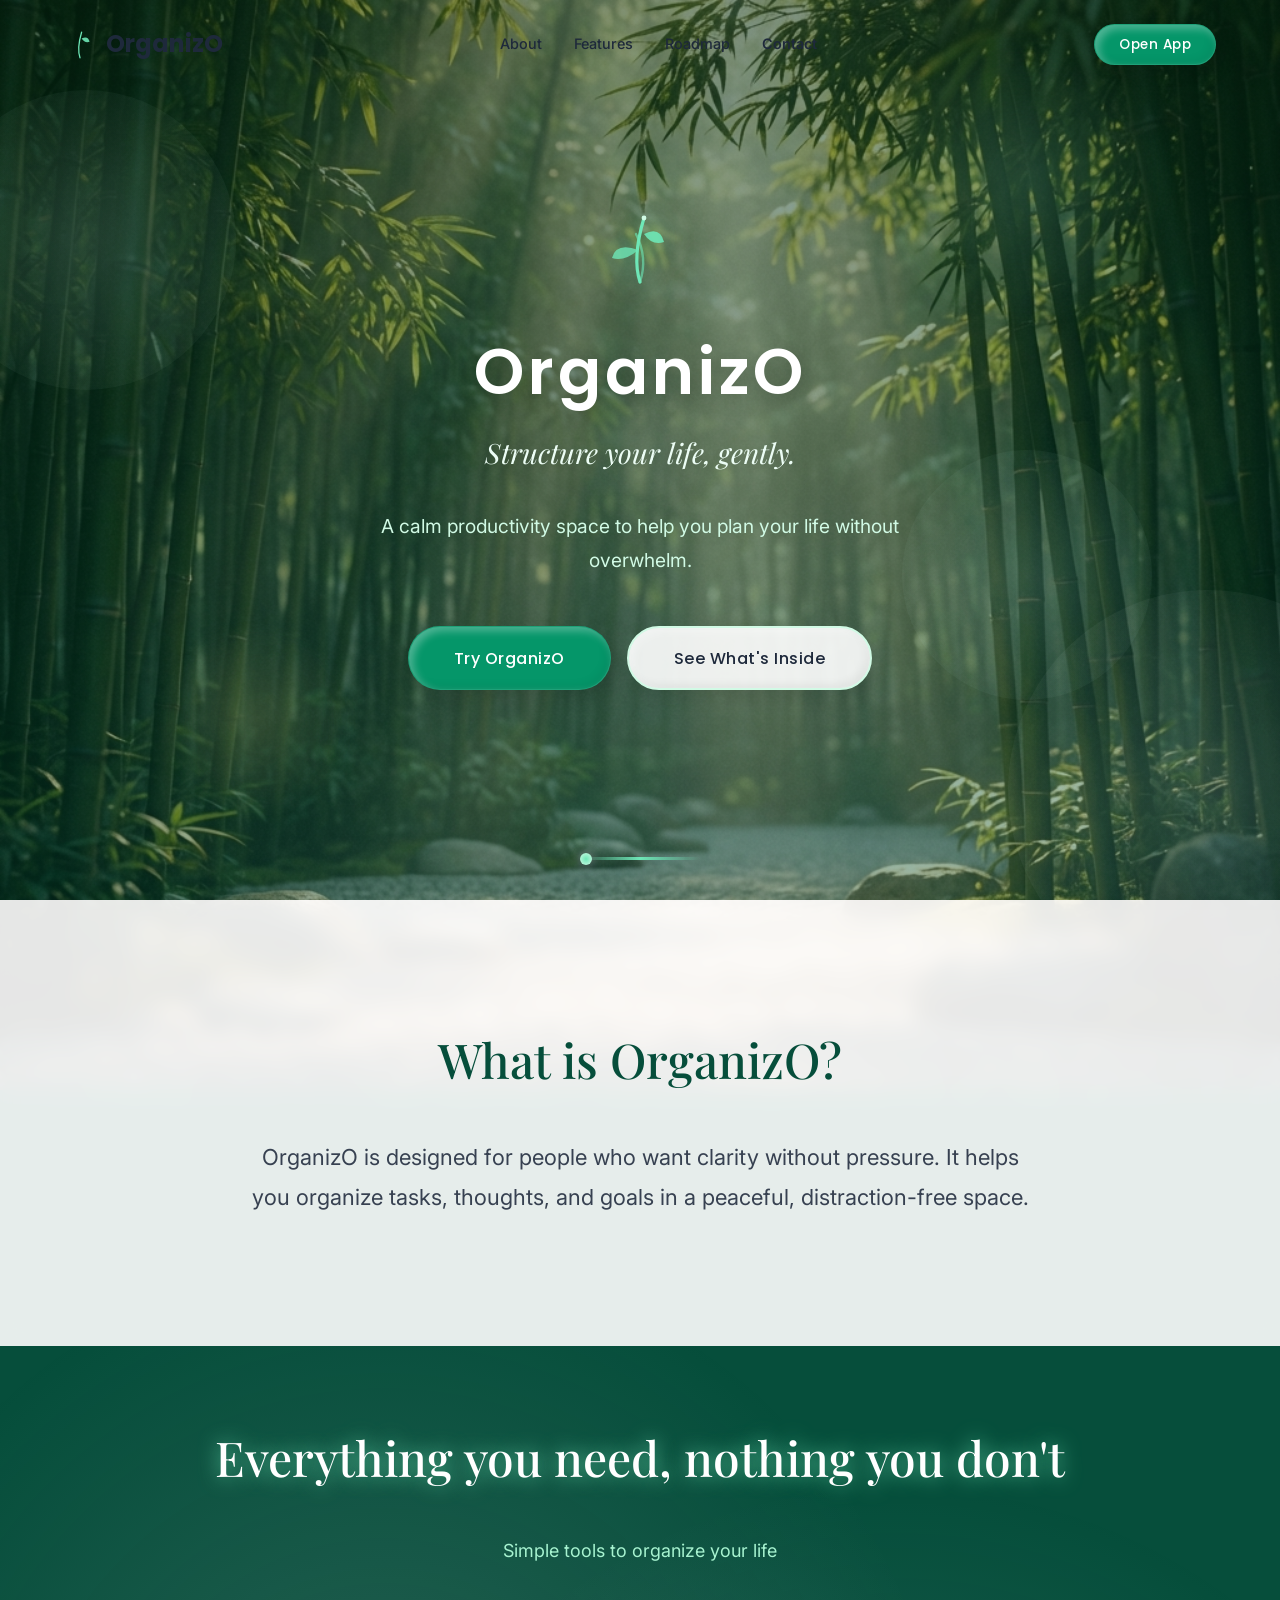
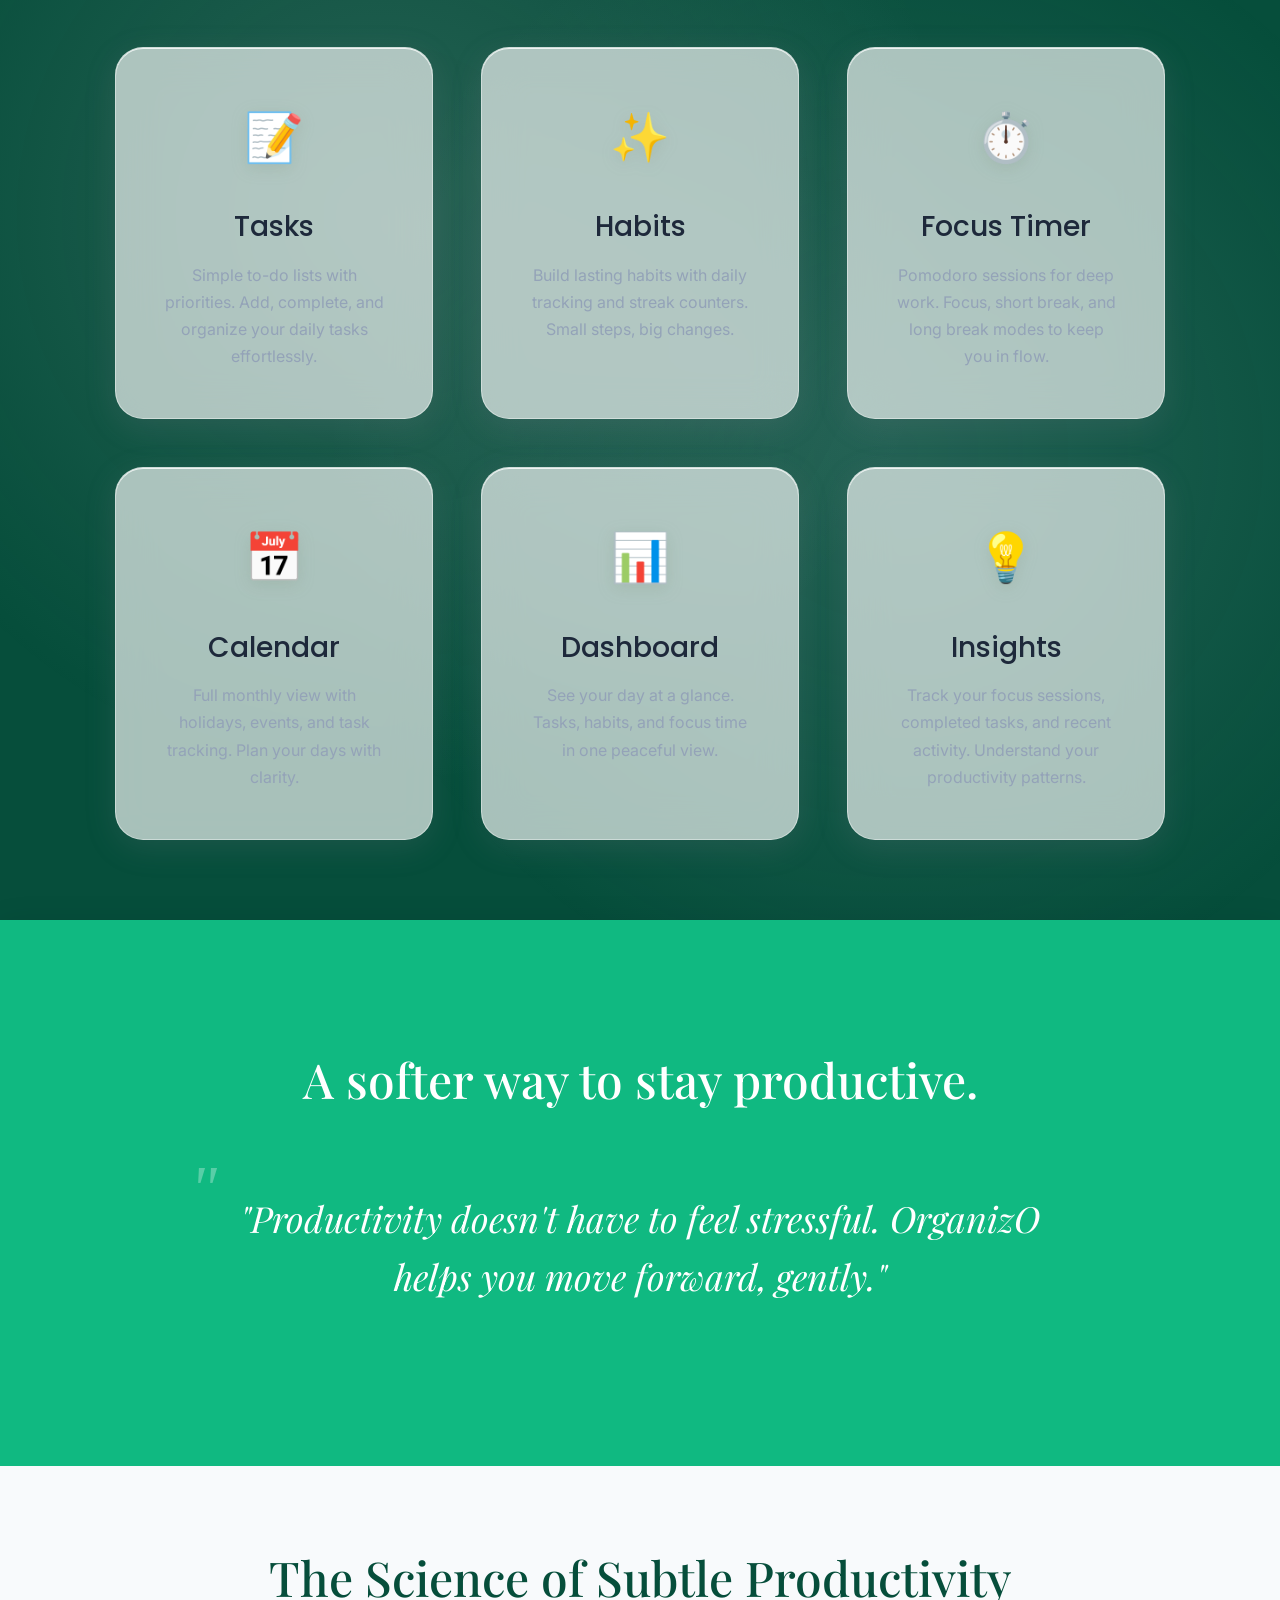
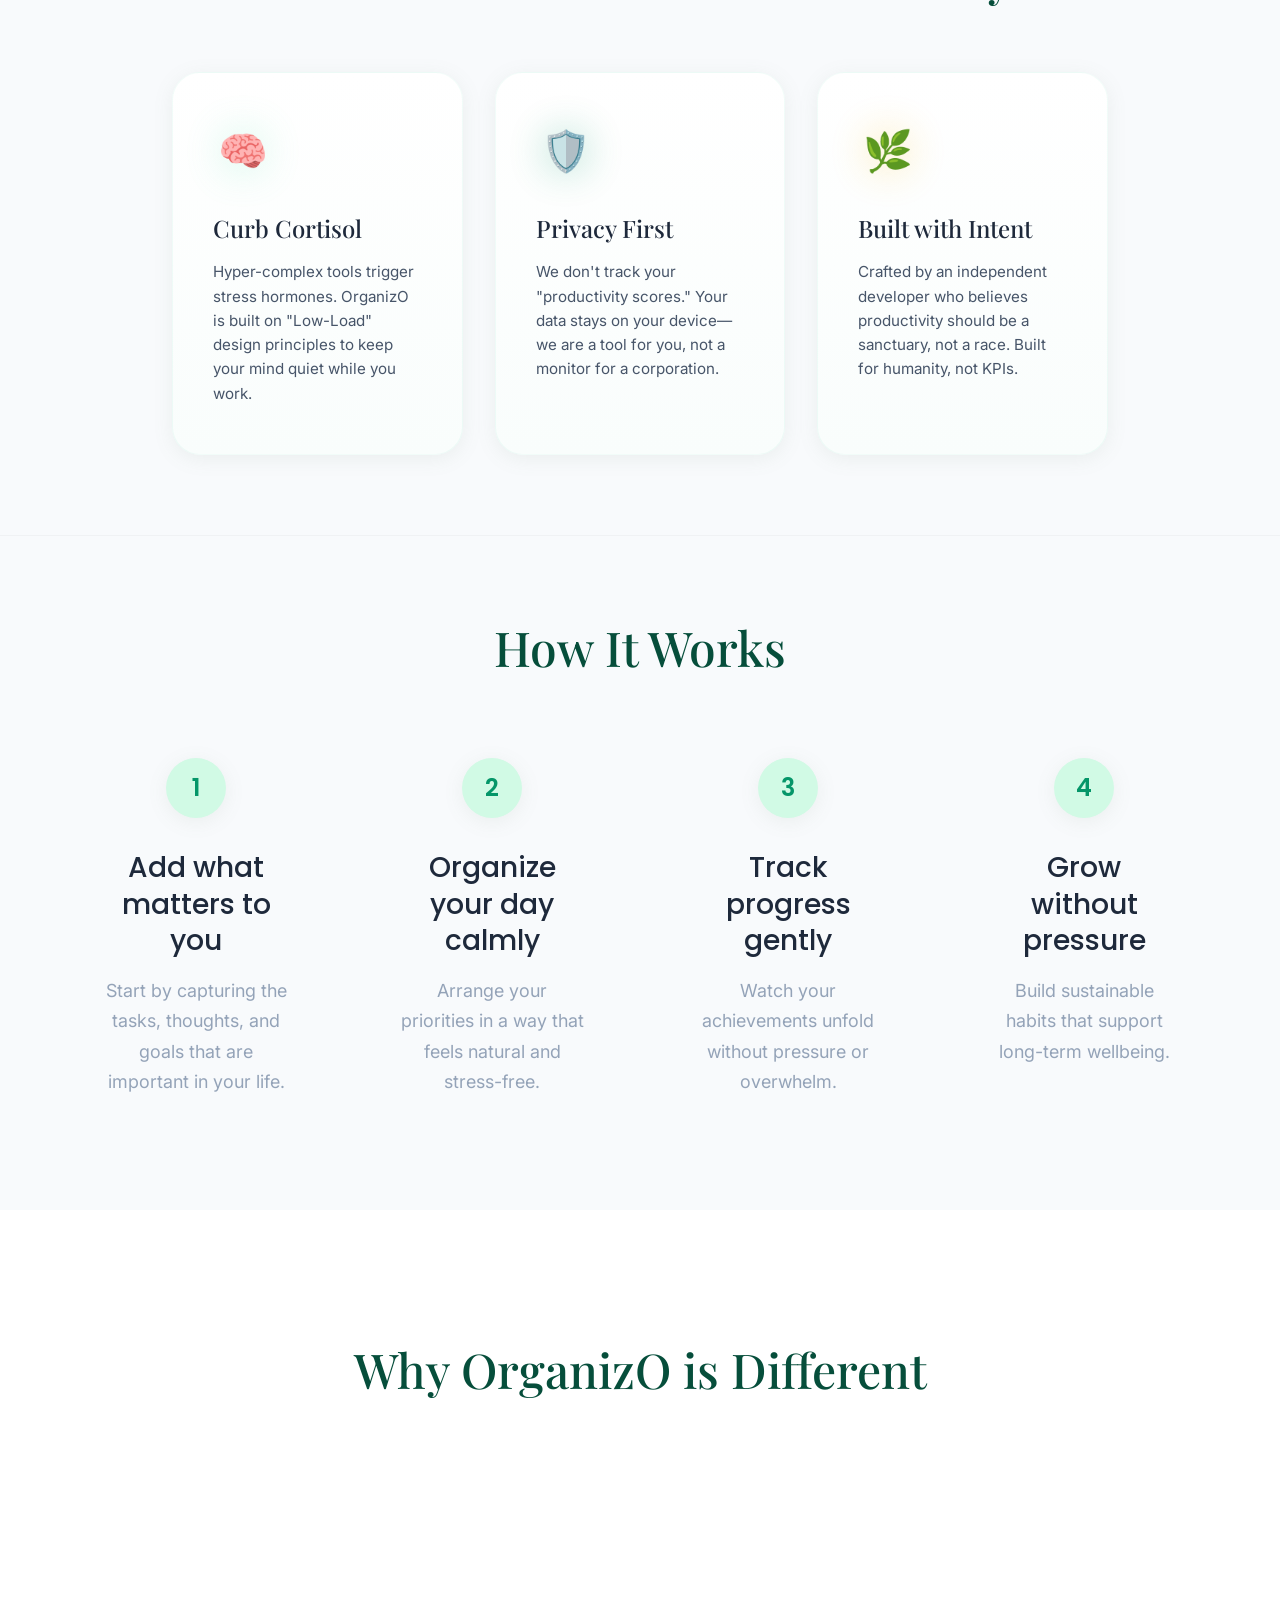
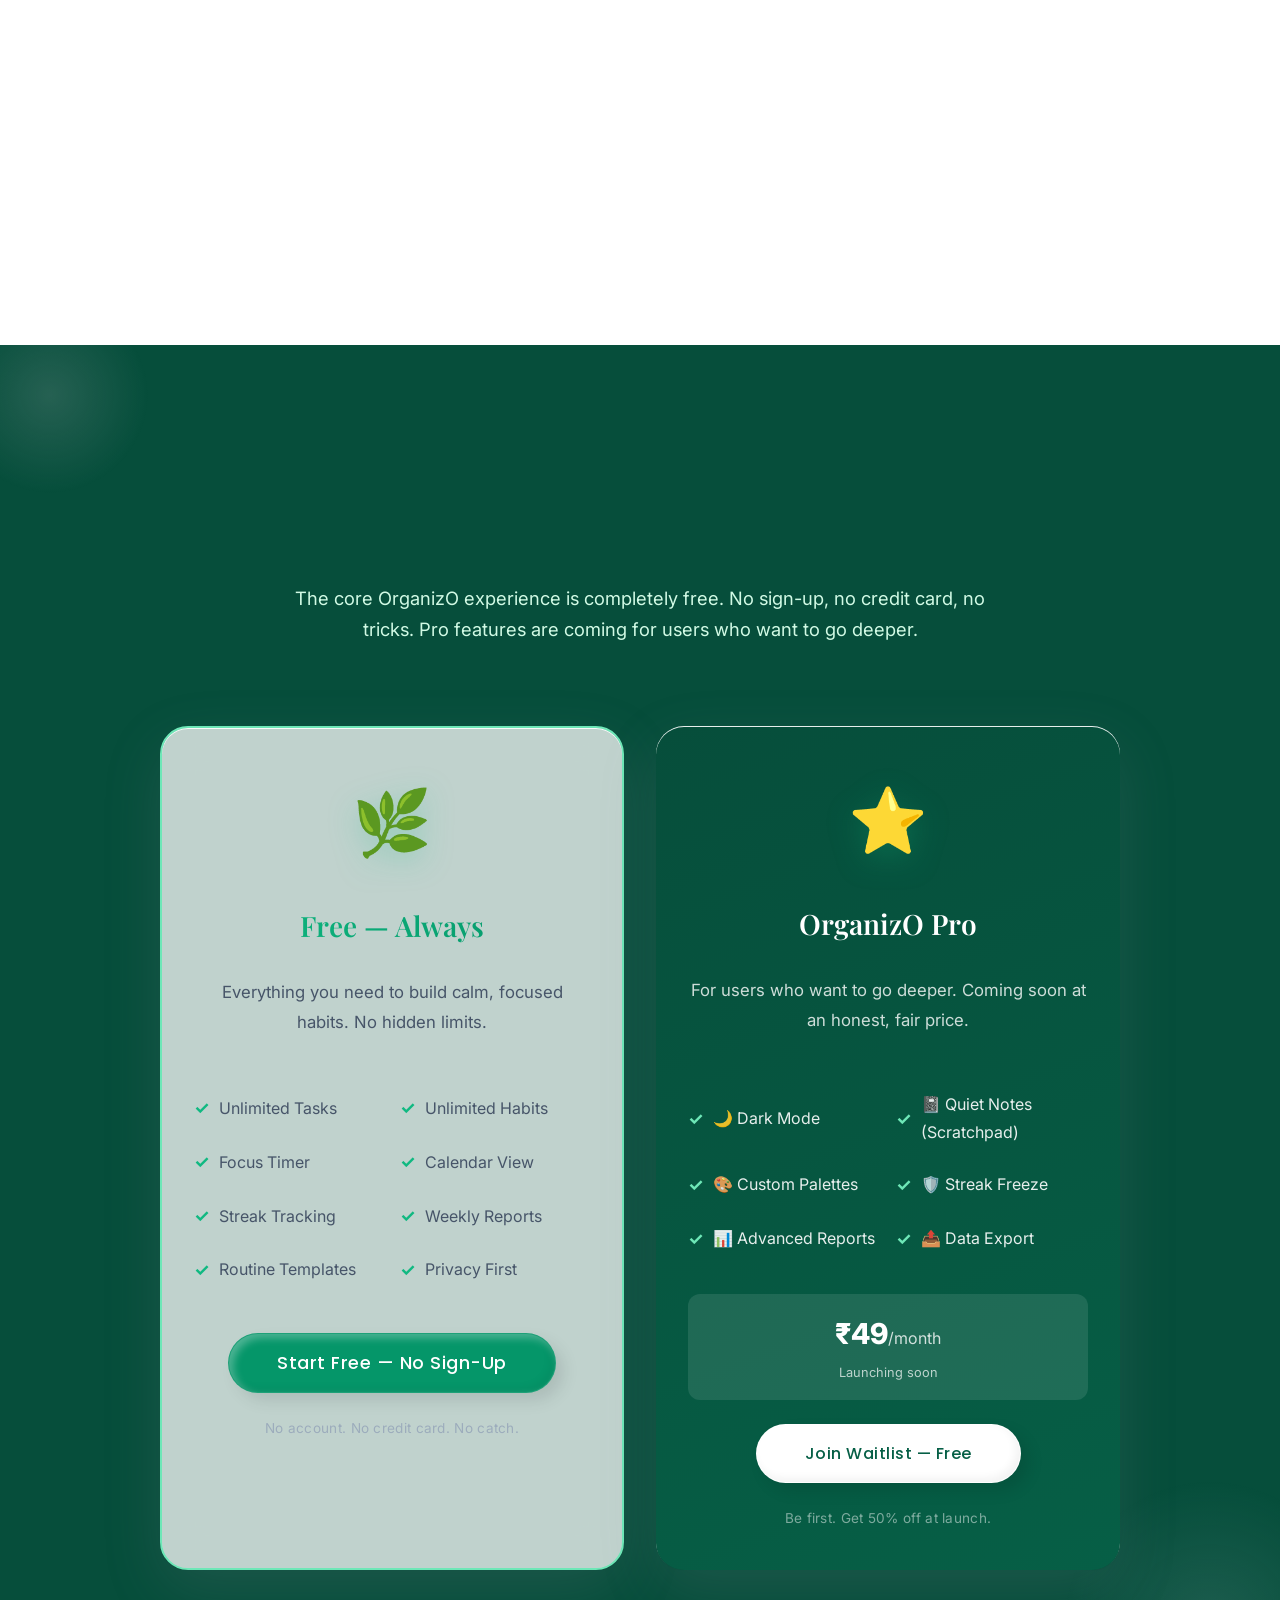
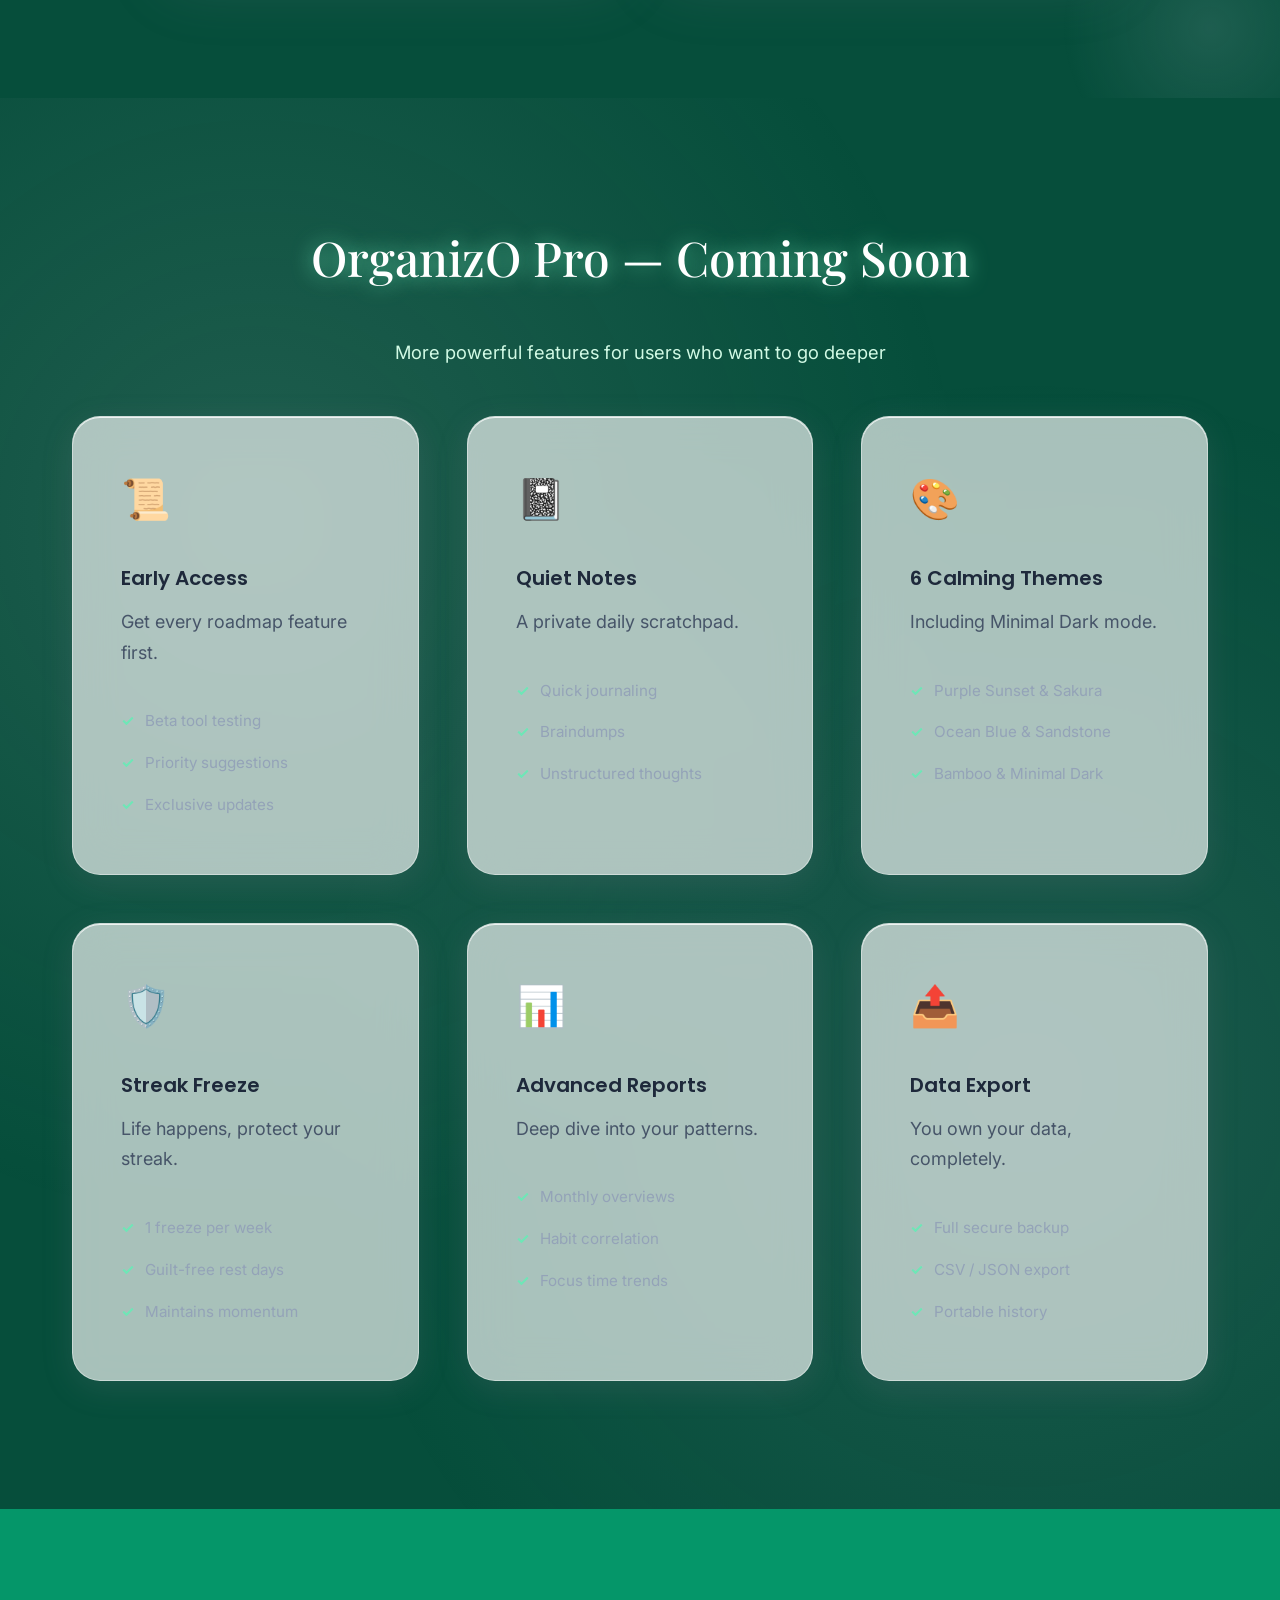
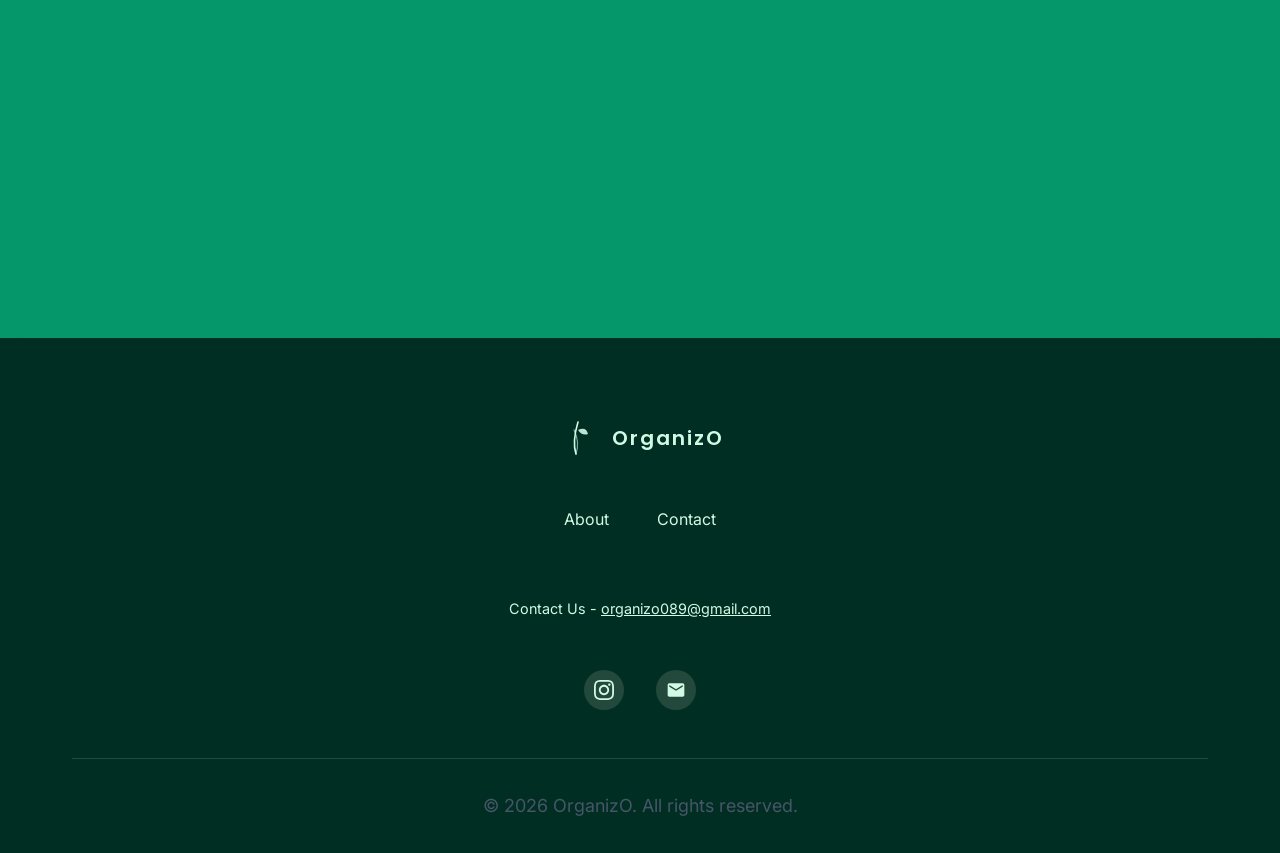
==== commit 11e8597c: "feat: Implement Quiet Notes scratchpad with auto-save - Added 'Quiet Notes' to sidebar and switchVie" ====
--- a/index.html
+++ b/index.html
@@ -380,13 +380,13 @@
 
             <div class="premium-grid">
                 <div class="premium-card scroll-fade">
-                    <div class="premium-icon">🌙</div>
-                    <h3 class="premium-title">Dark Mode</h3>
-                    <p class="premium-description">For late-night planning sessions.</p>
+                    <div class="premium-icon">📜</div>
+                    <h3 class="premium-title">Early Access</h3>
+                    <p class="premium-description">Get every roadmap feature first.</p>
                     <ul class="premium-list">
-                        <li>Eye-friendly contrast</li>
-                        <li>Sleek midnight look</li>
-                        <li>Auto-schedule</li>
+                        <li>Beta tool testing</li>
+                        <li>Priority suggestions</li>
+                        <li>Exclusive updates</li>
                     </ul>
                 </div>
 
@@ -403,12 +403,12 @@
 
                 <div class="premium-card scroll-fade">
                     <div class="premium-icon">🎨</div>
-                    <h3 class="premium-title">Custom Palettes</h3>
-                    <p class="premium-description">Match your exact vibe.</p>
+                    <h3 class="premium-title">6 Calming Themes</h3>
+                    <p class="premium-description">Including Minimal Dark mode.</p>
                     <ul class="premium-list">
-                        <li>Purple Sunset (City Lights)</li>
-                        <li>Sakura Pink & Ocean Blue</li>
-                        <li>Midnight Slate & Sandstone</li>
+                        <li>Purple Sunset & Sakura</li>
+                        <li>Ocean Blue & Sandstone</li>
+                        <li>Bamboo & Minimal Dark</li>
                     </ul>
                 </div>
 
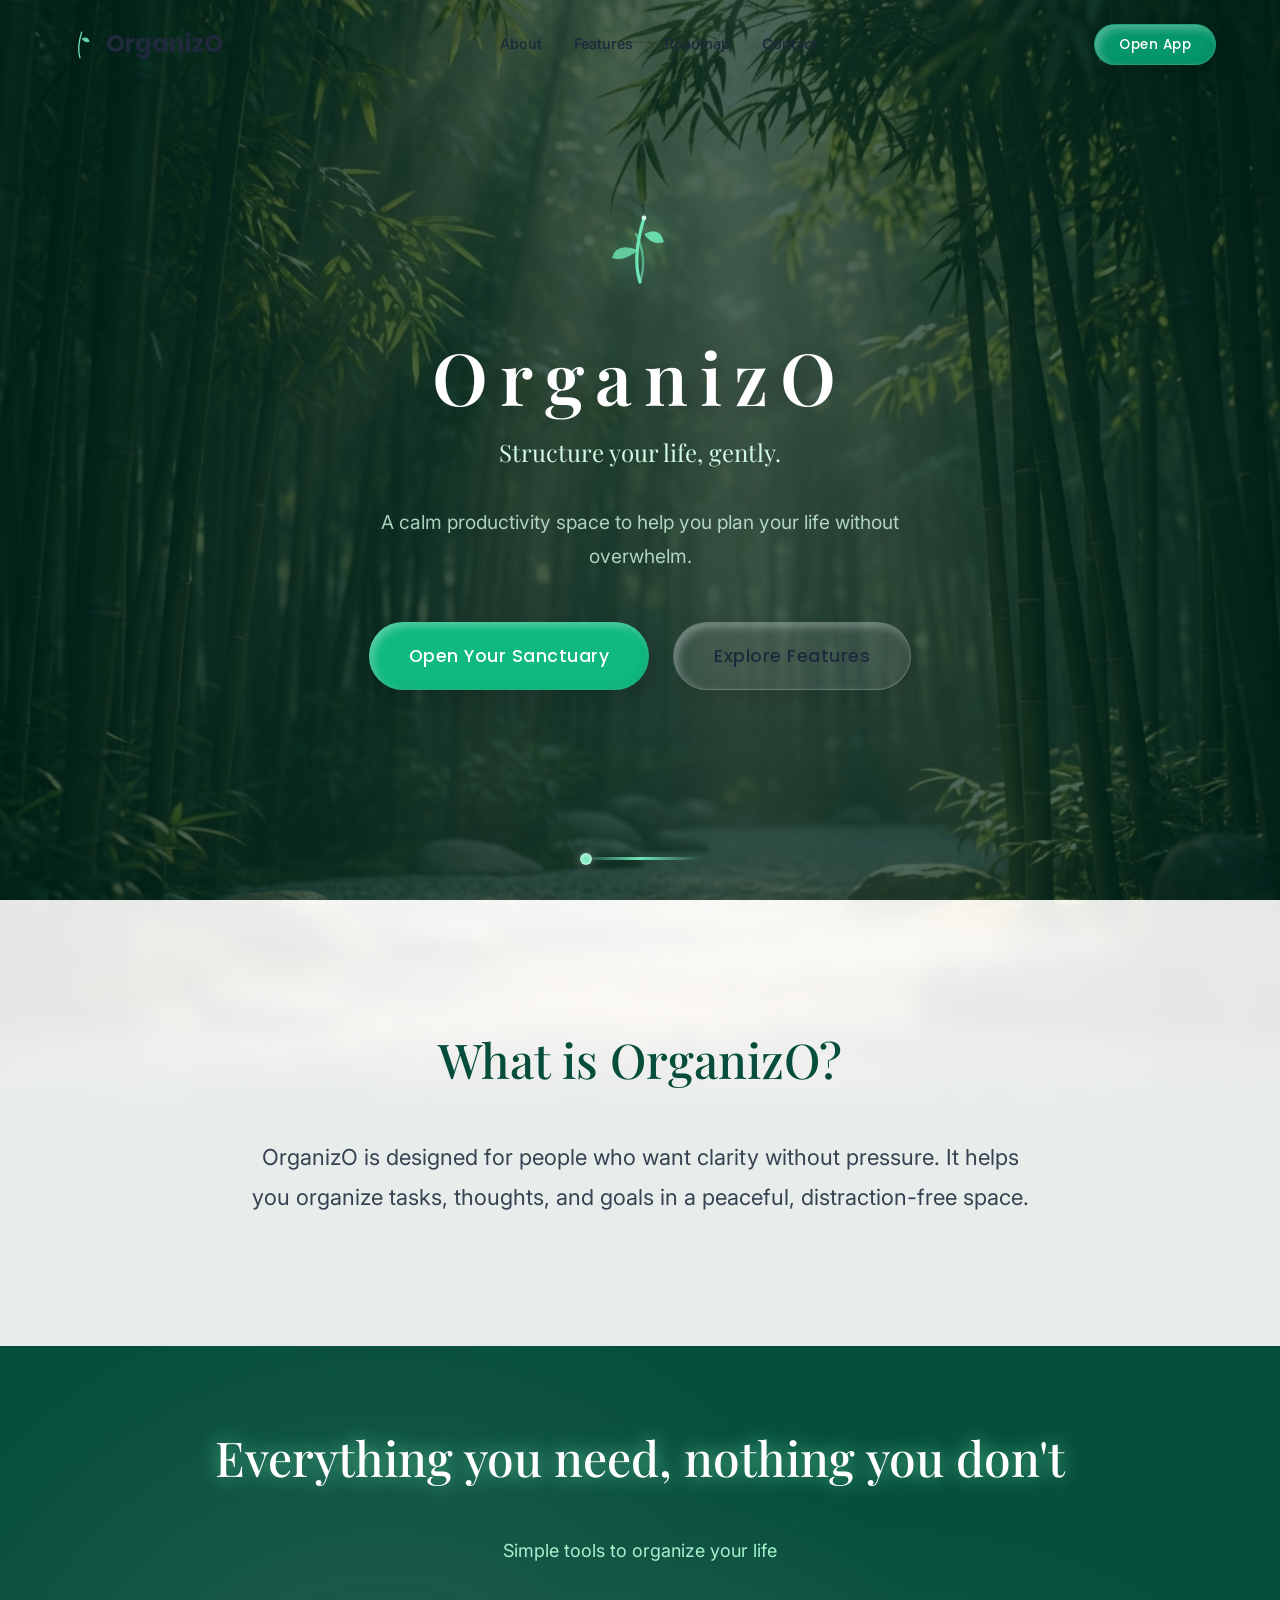
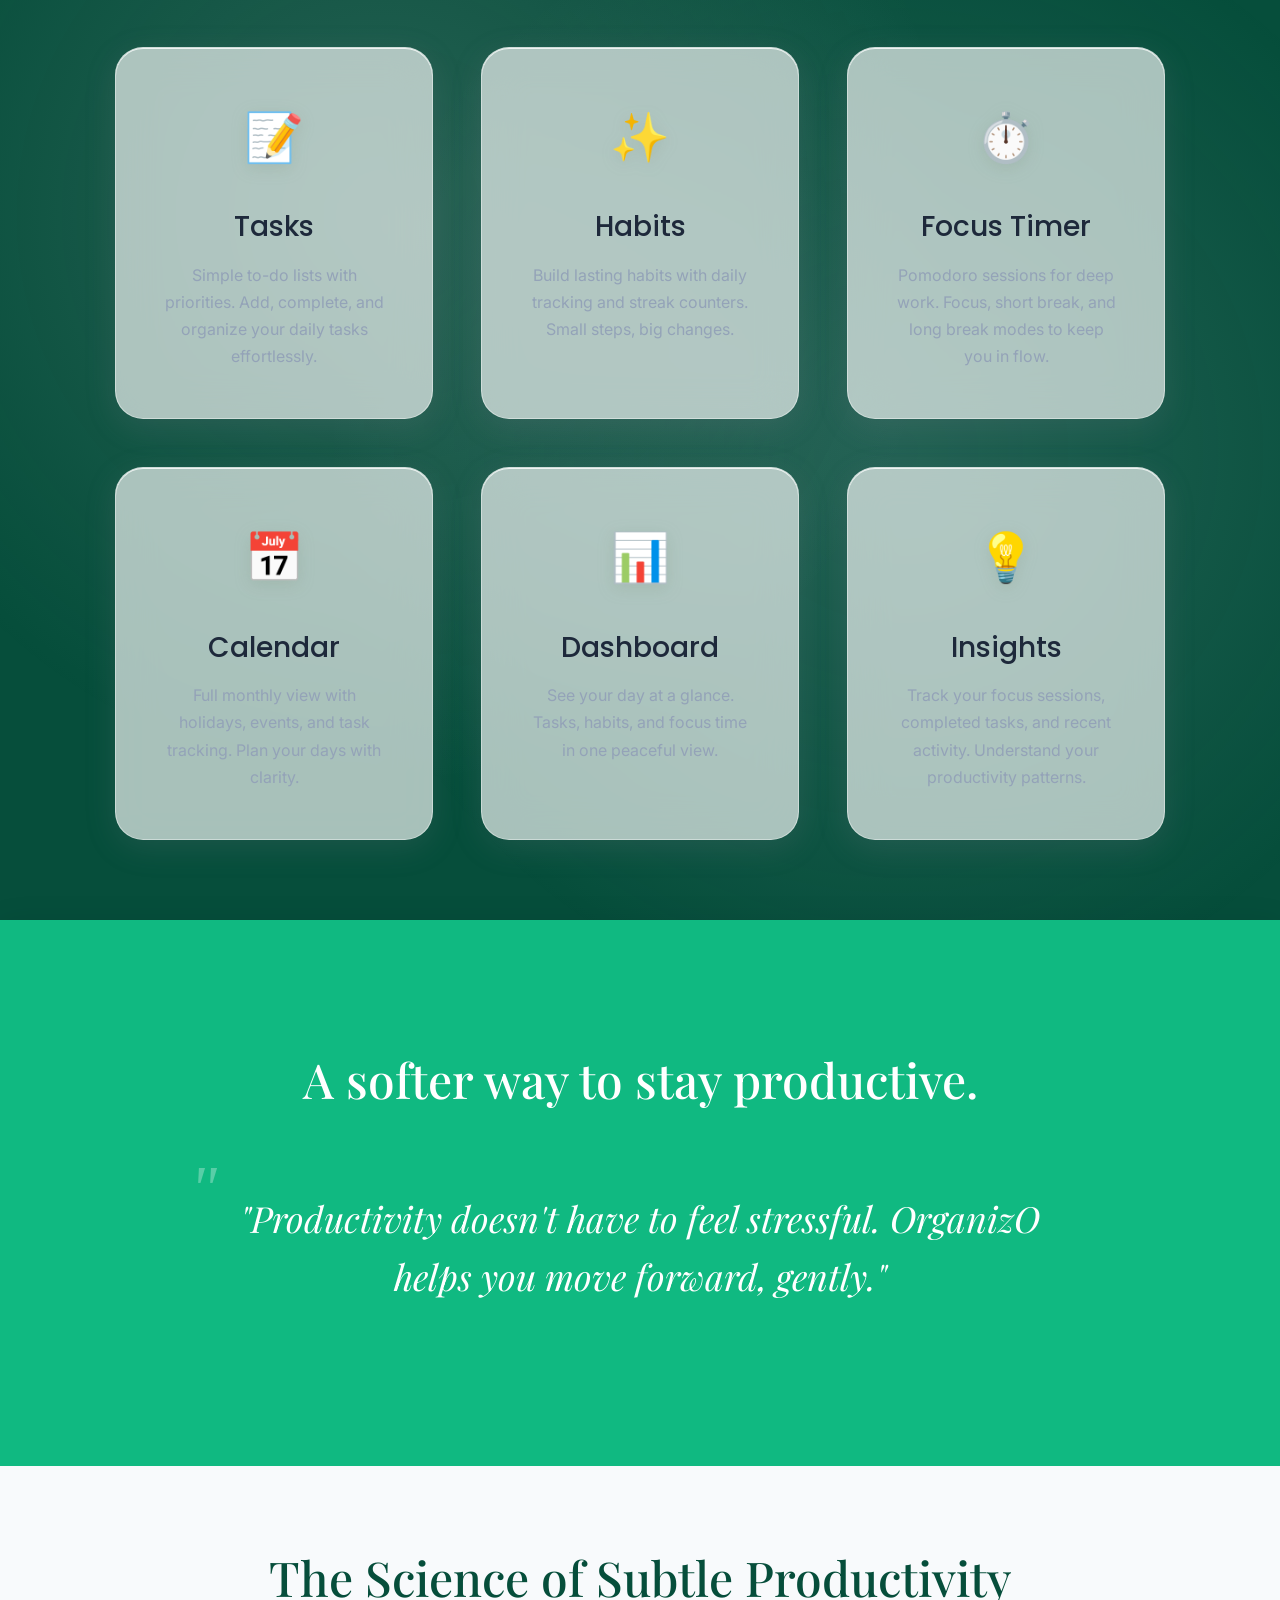
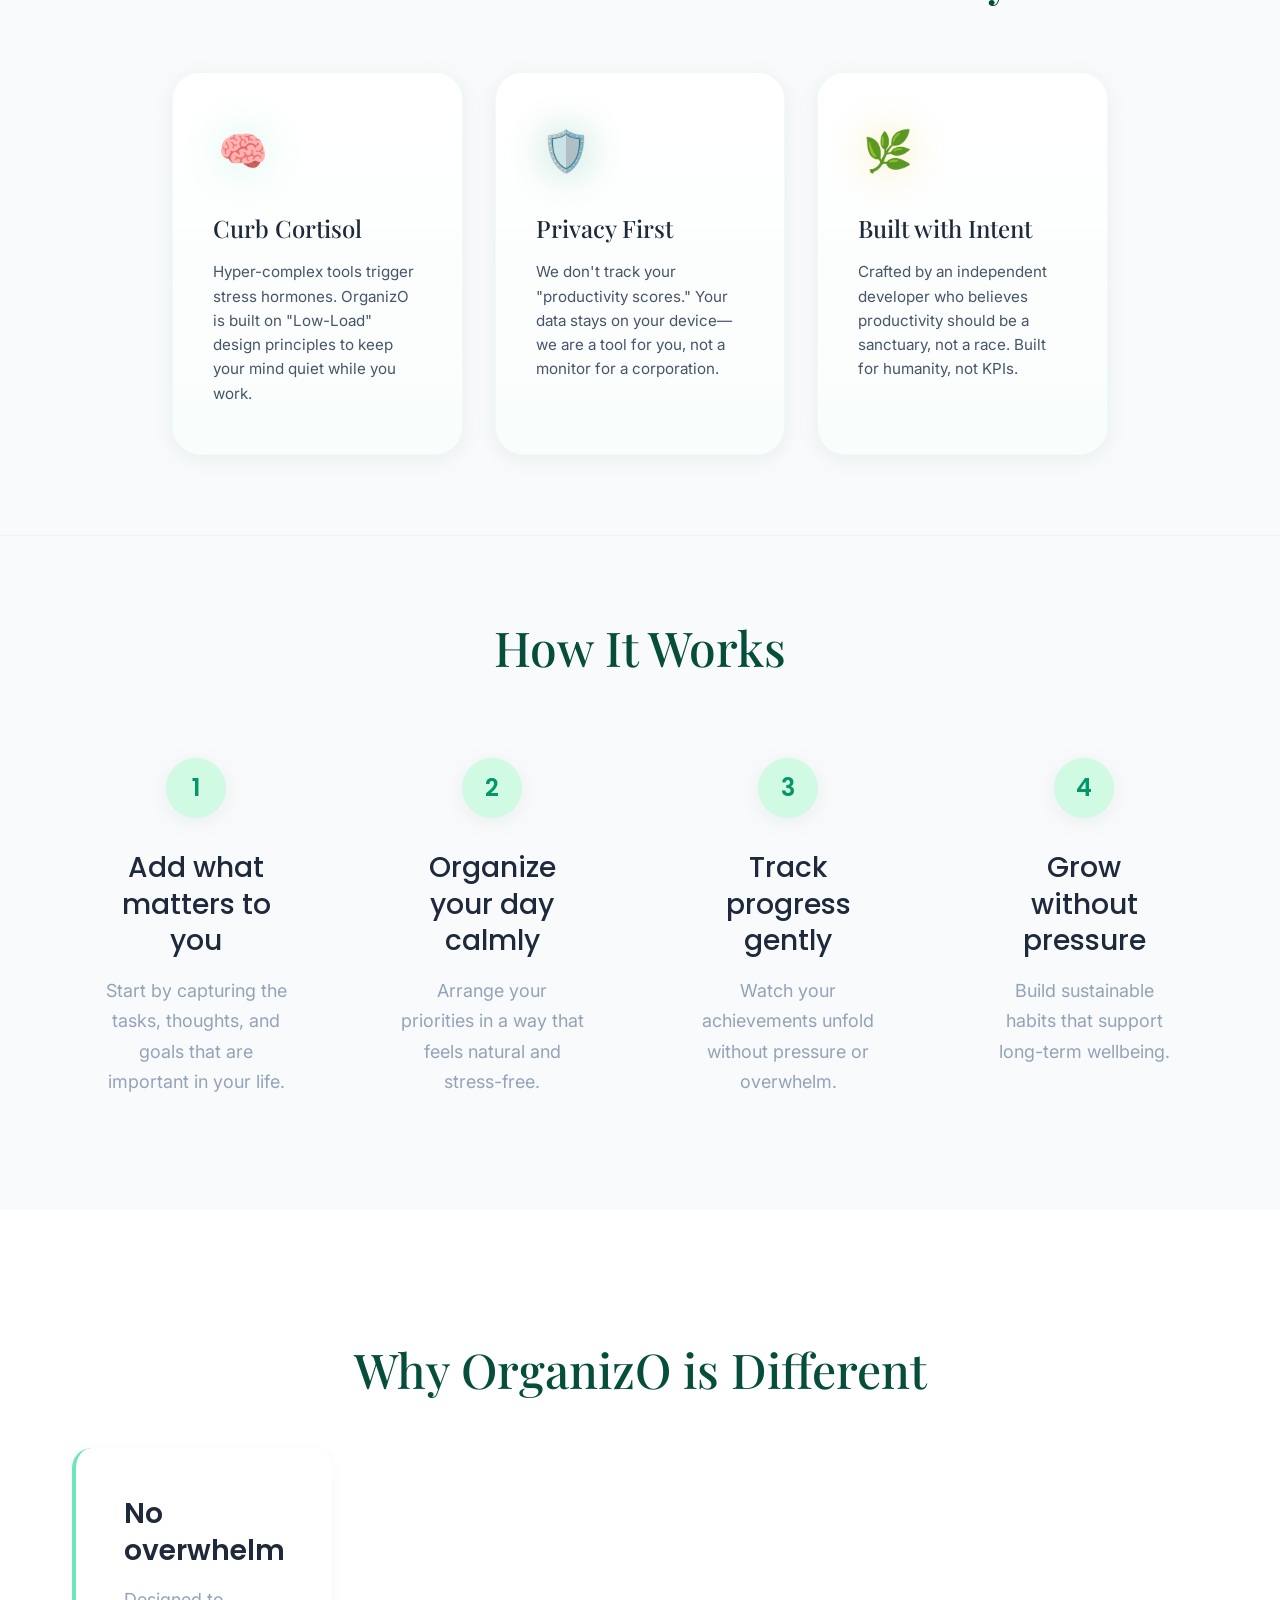
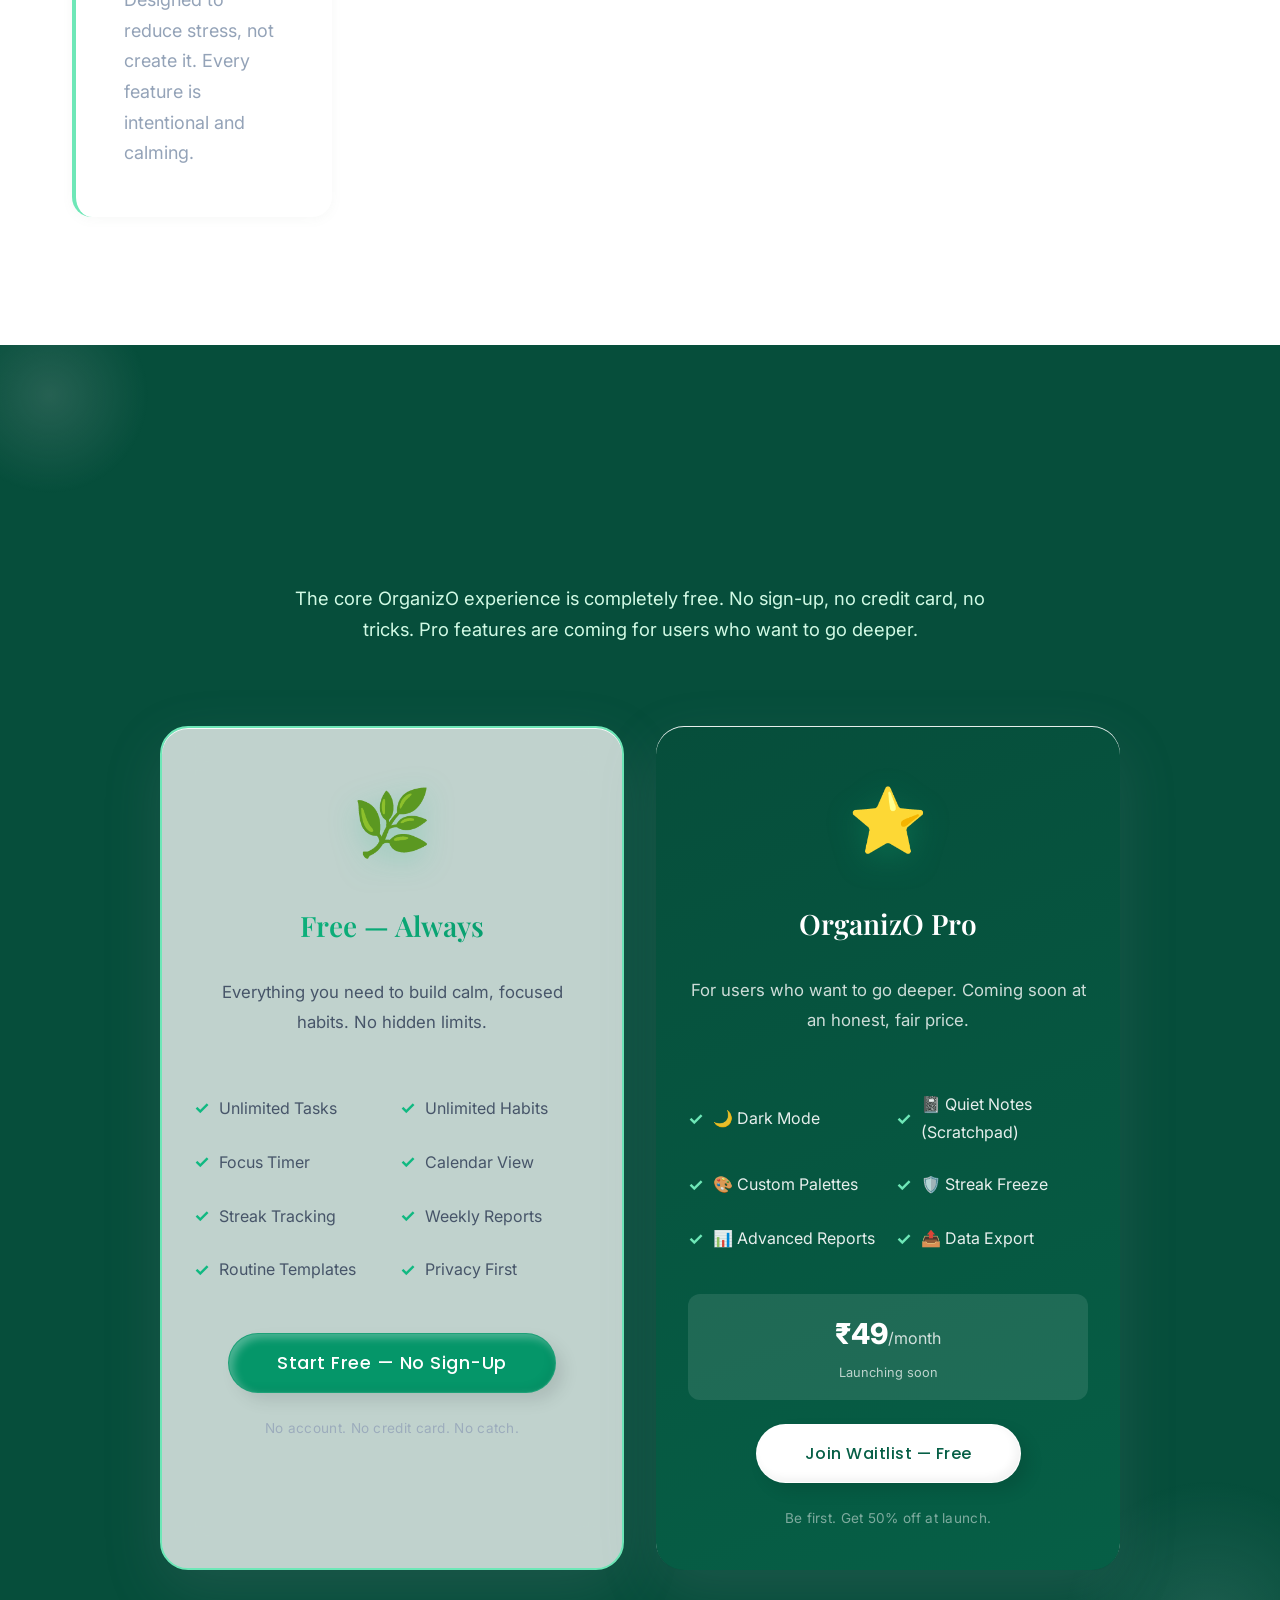
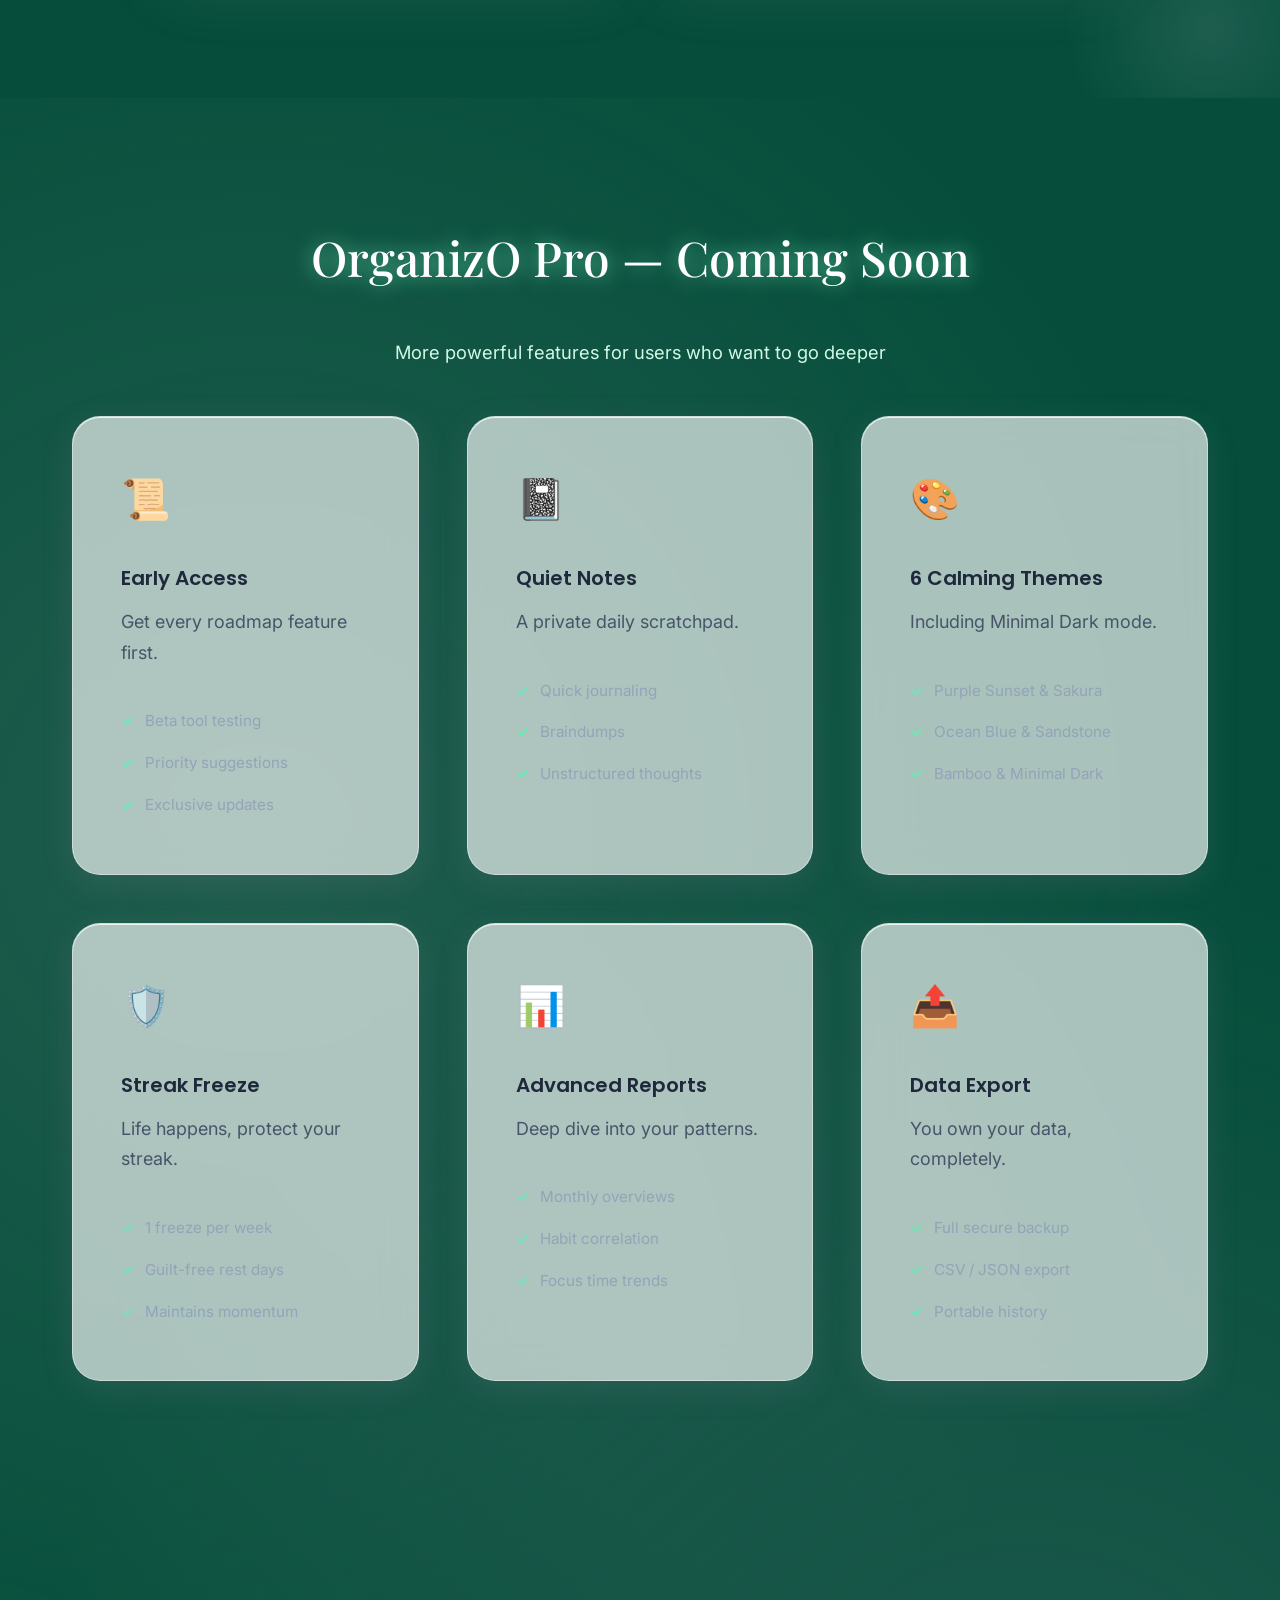
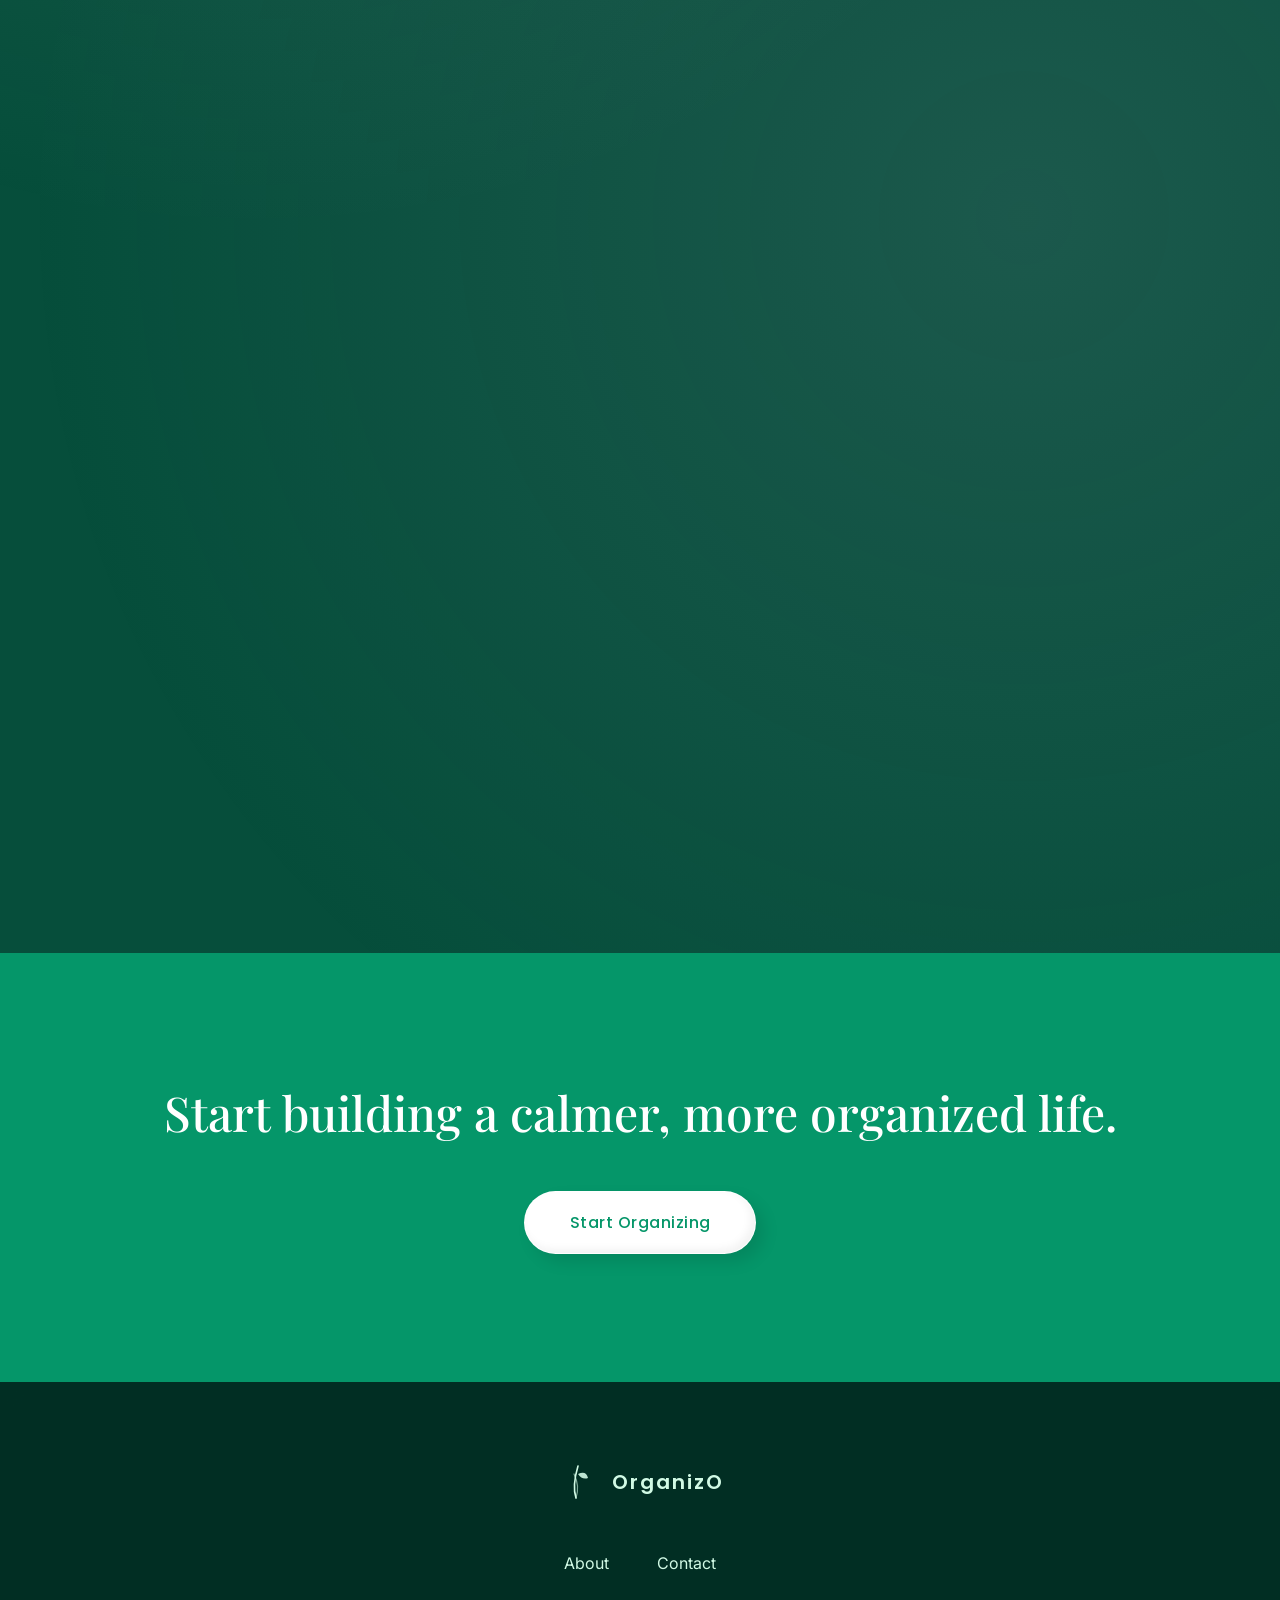
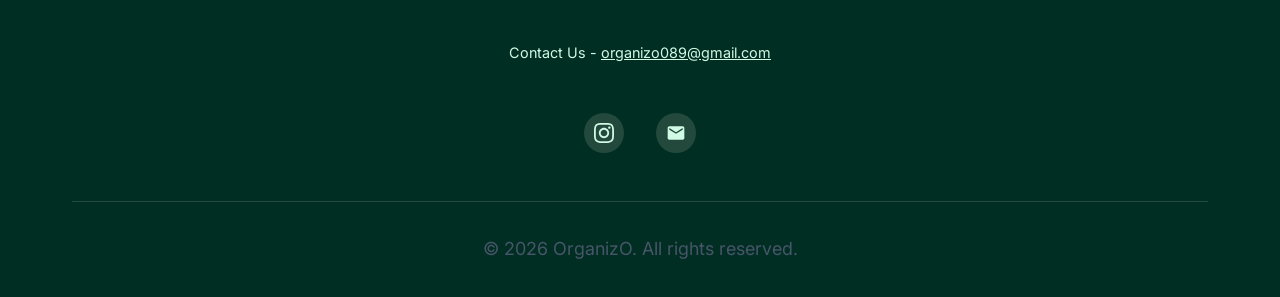
==== commit e560c430: "fix: Dashboard contrast and landing page enhancements - Fixed card and intention contrast in Midnigh" ====
--- a/index.html
+++ b/index.html
@@ -59,11 +59,11 @@
     </header>
 
     <!-- Hero Section -->
-    <section class="hero" id="hero">
+    <section class="hero" id="hero" style="background-image: linear-gradient(rgba(1, 40, 31, 0.7), rgba(1, 40, 31, 0.7)), url('./images/bamboo-bg.png'); background-size: cover; background-position: center; color: white;">
         <div class="hero-content">
             <div class="logo-container fade-in">
                 <!-- Zen Bamboo Shoot Logo -->
-                <svg class="logo-icon" viewBox="0 0 100 100" xmlns="http://www.w3.org/2000/svg">
+                <svg class="logo-icon" viewBox="0 0 100 100" xmlns="http://www.w3.org/2000/svg" style="color: #6EE7B7;">
                     <path d="M50 90 Q40 60 55 10" fill="none" stroke="currentColor" stroke-width="4"
                         stroke-linecap="round" />
                     <path d="M50 90 Q60 60 45 30" fill="none" stroke="currentColor" stroke-width="3"
@@ -73,21 +73,16 @@
                     <circle cx="55" cy="10" r="3" fill="#D1FAE5" />
                 </svg>
             </div>
-            <h1 class="hero-title fade-in-delay-1">OrganizO</h1>
-            <p class="hero-subtitle fade-in-delay-2">Structure your life, gently.</p>
-            <p class="hero-description fade-in-delay-3">A calm productivity space to help you plan your life without
+            <h1 class="hero-title fade-in-delay-1" style="color: white; font-size: 4.5rem; letter-spacing: 12px; margin-bottom: 0.5rem; font-family: 'Playfair Display', serif;">OrganizO</h1>
+            <p class="hero-subtitle fade-in-delay-2" style="font-size: 1.5rem; color: #D1FAE5; font-style: normal; font-weight: 300;">Structure your life, gently.</p>
+            <p class="hero-description fade-in-delay-3" style="color: rgba(209, 250, 229, 0.8);">A calm productivity space to help you plan your life without
                 overwhelm.</p>
-            <div class="hero-btns fade-in-delay-4" style="display: flex; gap: 1rem; justify-content: center;">
-                <button class="btn-primary" onclick="window.location.href='app.html'">Try OrganizO</button>
-                <button class="btn-secondary" onclick="window.location.href='#features'">See What's Inside</button>
+            <div class="hero-btns fade-in-delay-4" style="display: flex; gap: 1.5rem; justify-content: center; margin-top: 2rem;">
+                <button class="btn-primary" onclick="window.location.href='app.html'" style="padding: 1.25rem 2.5rem; font-size: 1.1rem; background: #10B981; border: none;">Open Your Sanctuary</button>
+                <button class="btn-secondary" onclick="window.location.href='#features'" style="padding: 1.25rem 2.5rem; font-size: 1.1rem; background: rgba(255,255,255,0.1); border: 1px solid rgba(255,255,255,0.2); color: white;">Explore Features</button>
             </div>
         </div>
         <div class="scroll-indicator"></div>
-        <div class="hero-shapes">
-            <div class="shape shape-1"></div>
-            <div class="shape shape-2"></div>
-            <div class="shape shape-3"></div>
-        </div>
     </section>
 
     <!-- About Section -->
@@ -443,6 +438,70 @@
                         <li>CSV / JSON export</li>
                         <li>Portable history</li>
                     </ul>
+                </div>
+            </div>
+
+            <!-- NEW THEME SHOWCASE SECTION -->
+            <div style="margin-top: 6rem; padding: 4rem 2rem; background: #F8FAF9; border-radius: 40px; text-align: center;" class="scroll-fade">
+                <h2 class="section-title">Experience the Serenity</h2>
+                <p class="section-text" style="max-width: 600px; margin: 0 auto 3rem;">Match your productivity space to your inner vibe with 6 deeply calming themes, including our signature Minimal Dark mode.</p>
+                
+                <style>
+                    .theme-gallery {
+                        display: grid;
+                        grid-template-columns: repeat(auto-fit, minmax(280px, 1fr));
+                        gap: 2rem;
+                        margin-top: 2rem;
+                    }
+                    .theme-preview-card {
+                        background: white;
+                        border-radius: 24px;
+                        overflow: hidden;
+                        box-shadow: 0 10px 30px rgba(0,0,0,0.05);
+                        transition: transform 0.3s ease;
+                    }
+                    .theme-preview-card:hover {
+                        transform: translateY(-10px);
+                    }
+                    .theme-preview-img {
+                        height: 180px;
+                        width: 100%;
+                        object-fit: cover;
+                        background-size: cover;
+                        background-position: center;
+                    }
+                    .theme-preview-info {
+                        padding: 1.5rem;
+                        font-weight: 600;
+                        color: #1E293B;
+                    }
+                </style>
+
+                <div class="theme-gallery">
+                    <div class="theme-preview-card">
+                        <div class="theme-preview-img" style="background-image: linear-gradient(rgba(240,253,248,0.7), rgba(240,253,248,0.7)), url('./images/bamboo-bg.png');"></div>
+                        <div class="theme-preview-info">Bamboo Forest (Default)</div>
+                    </div>
+                    <div class="theme-preview-card">
+                        <div class="theme-preview-img" style="background-image: linear-gradient(rgba(15,23,42,0.8), rgba(15,23,42,0.8)), url('./images/midnight-slate.png');"></div>
+                        <div class="theme-preview-info">🌑 Minimal Dark Mode</div>
+                    </div>
+                    <div class="theme-preview-card">
+                        <div class="theme-preview-img" style="background-image: linear-gradient(rgba(248,250,249,0.7), rgba(248,250,249,0.7)), url('./images/sunset.png');"></div>
+                        <div class="theme-preview-info">🌆 Purple Sunset</div>
+                    </div>
+                    <div class="theme-preview-card">
+                        <div class="theme-preview-img" style="background-image: linear-gradient(rgba(248,250,249,0.7), rgba(248,250,249,0.7)), url('./images/sakura.png');"></div>
+                        <div class="theme-preview-info">🌸 Sakura Blush</div>
+                    </div>
+                    <div class="theme-preview-card">
+                        <div class="theme-preview-img" style="background-image: linear-gradient(rgba(248,250,249,0.7), rgba(248,250,249,0.7)), url('./images/ocean.png');"></div>
+                        <div class="theme-preview-info">🌊 Deep Ocean</div>
+                    </div>
+                    <div class="theme-preview-card">
+                        <div class="theme-preview-img" style="background-image: linear-gradient(rgba(255,251,245,0.7), rgba(255,251,245,0.7)), url('./images/sandstone.png');"></div>
+                        <div class="theme-preview-info">🏜️ Warm Sandstone</div>
+                    </div>
                 </div>
             </div>
         </div>
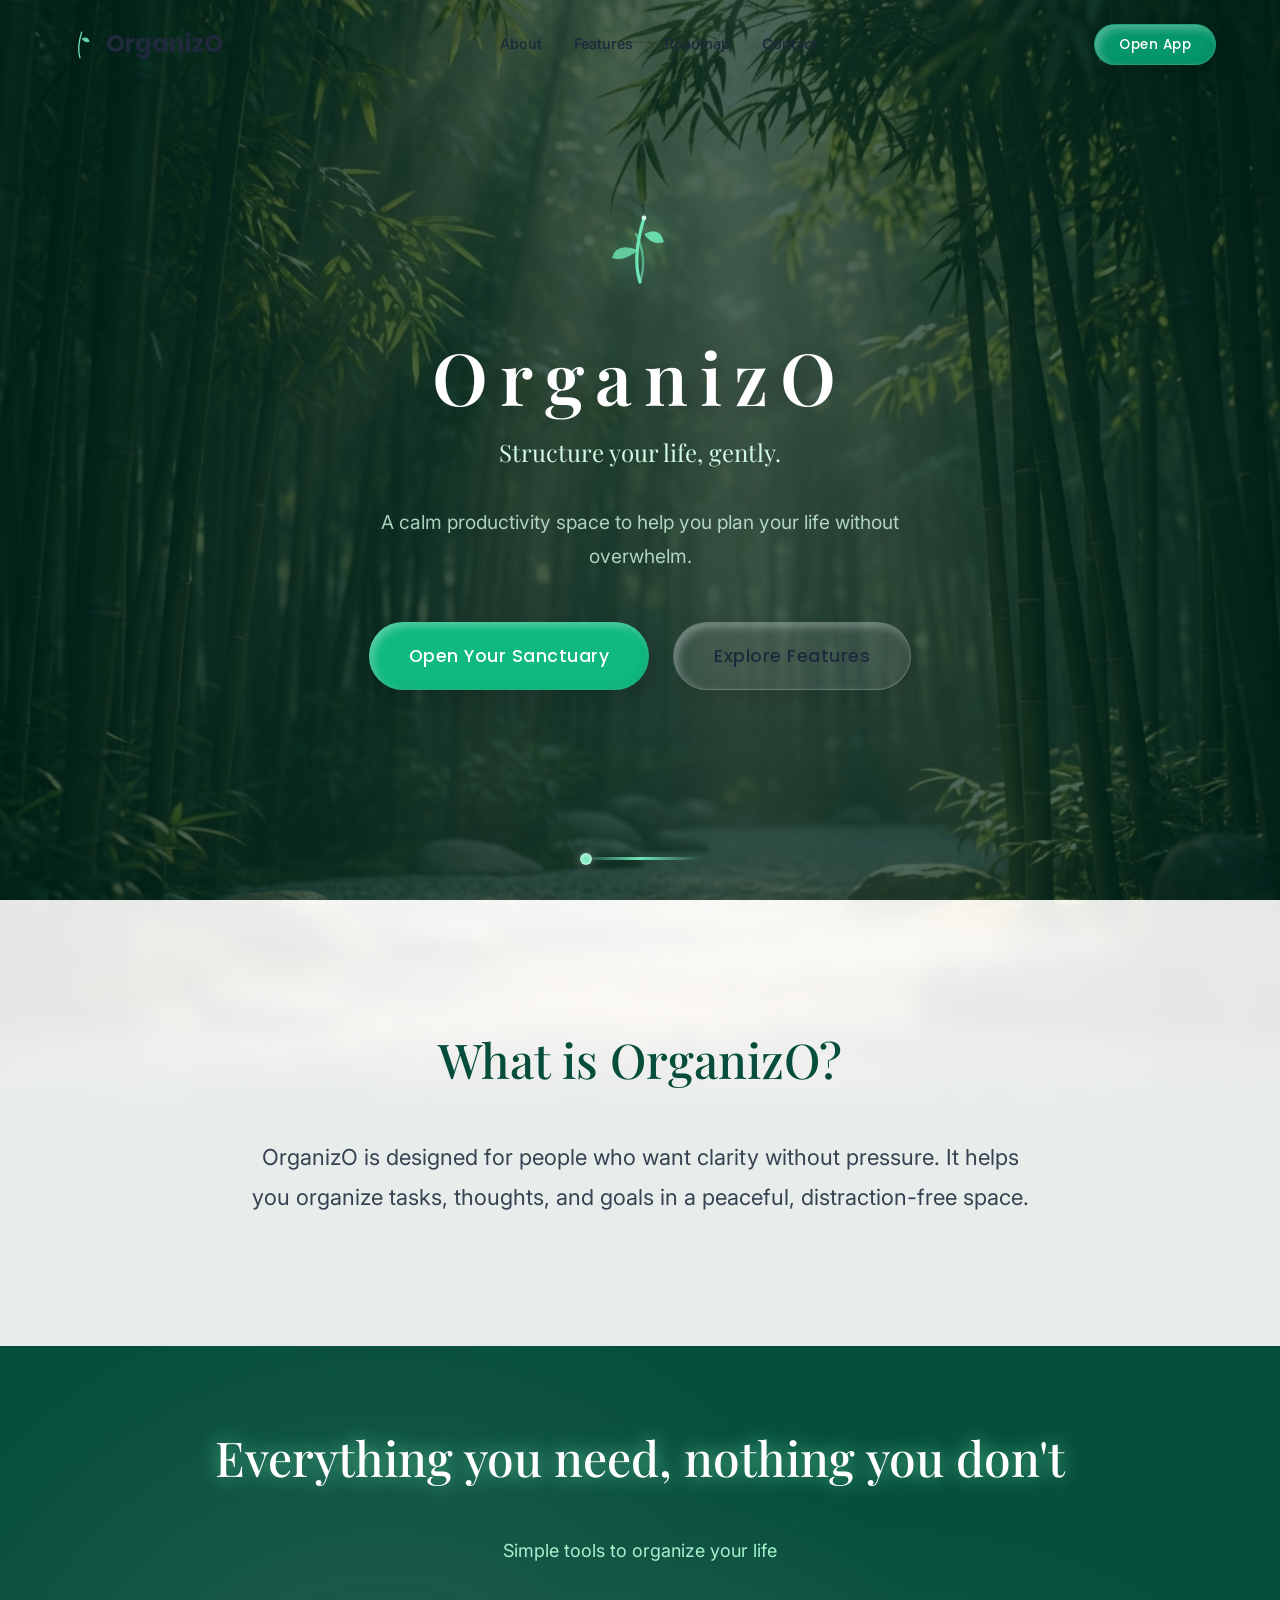
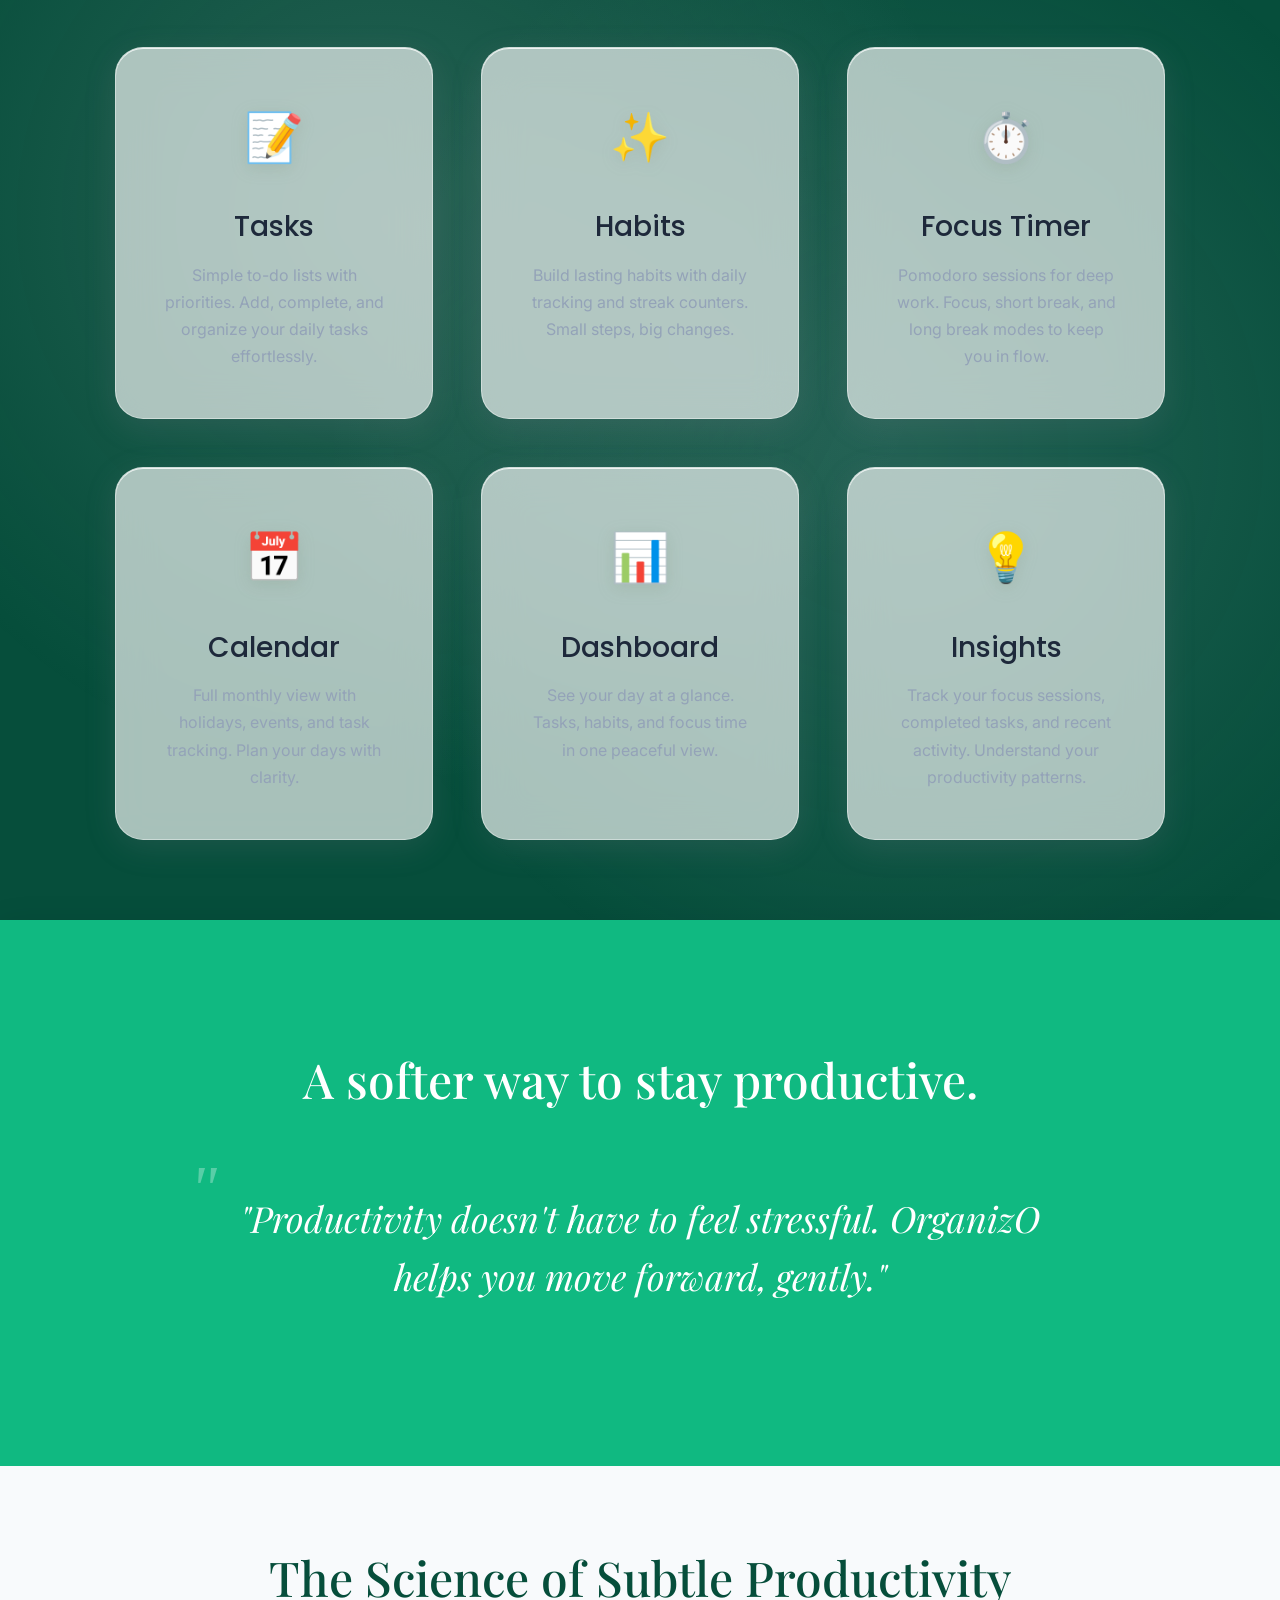
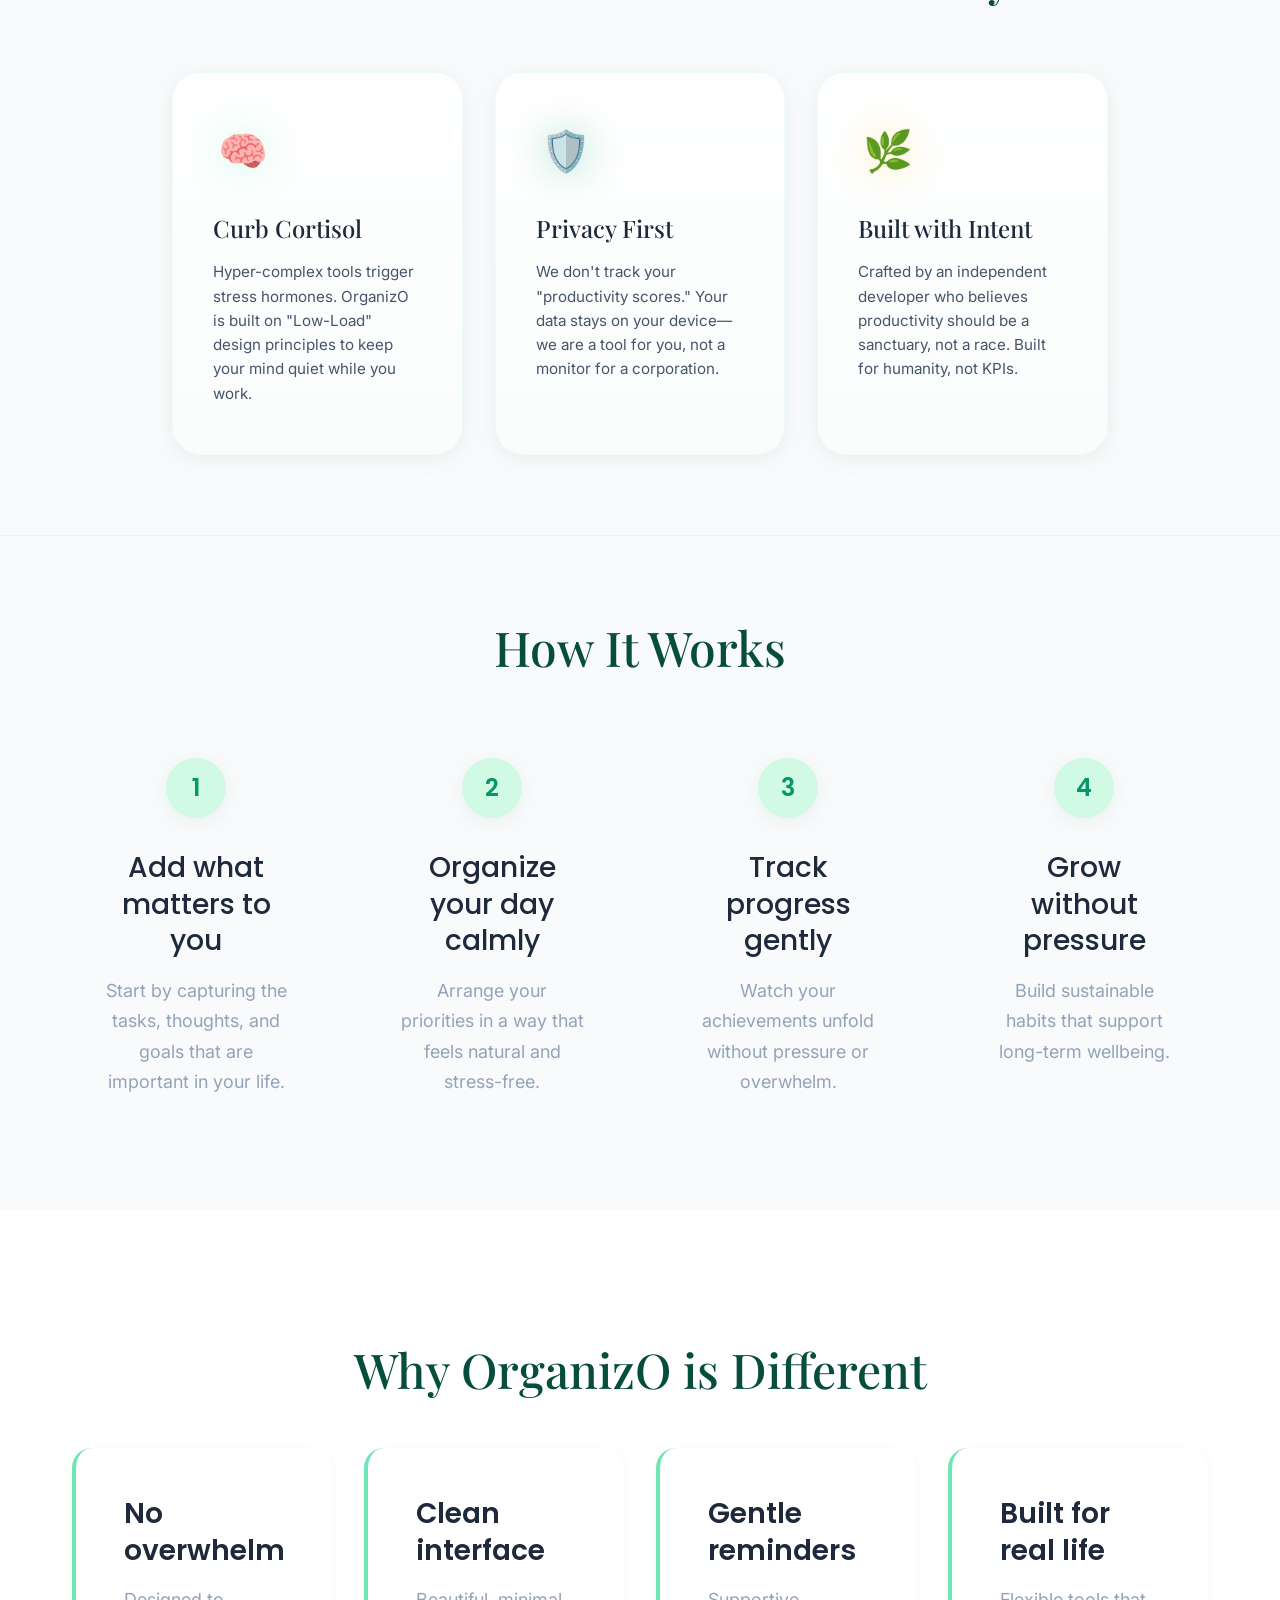
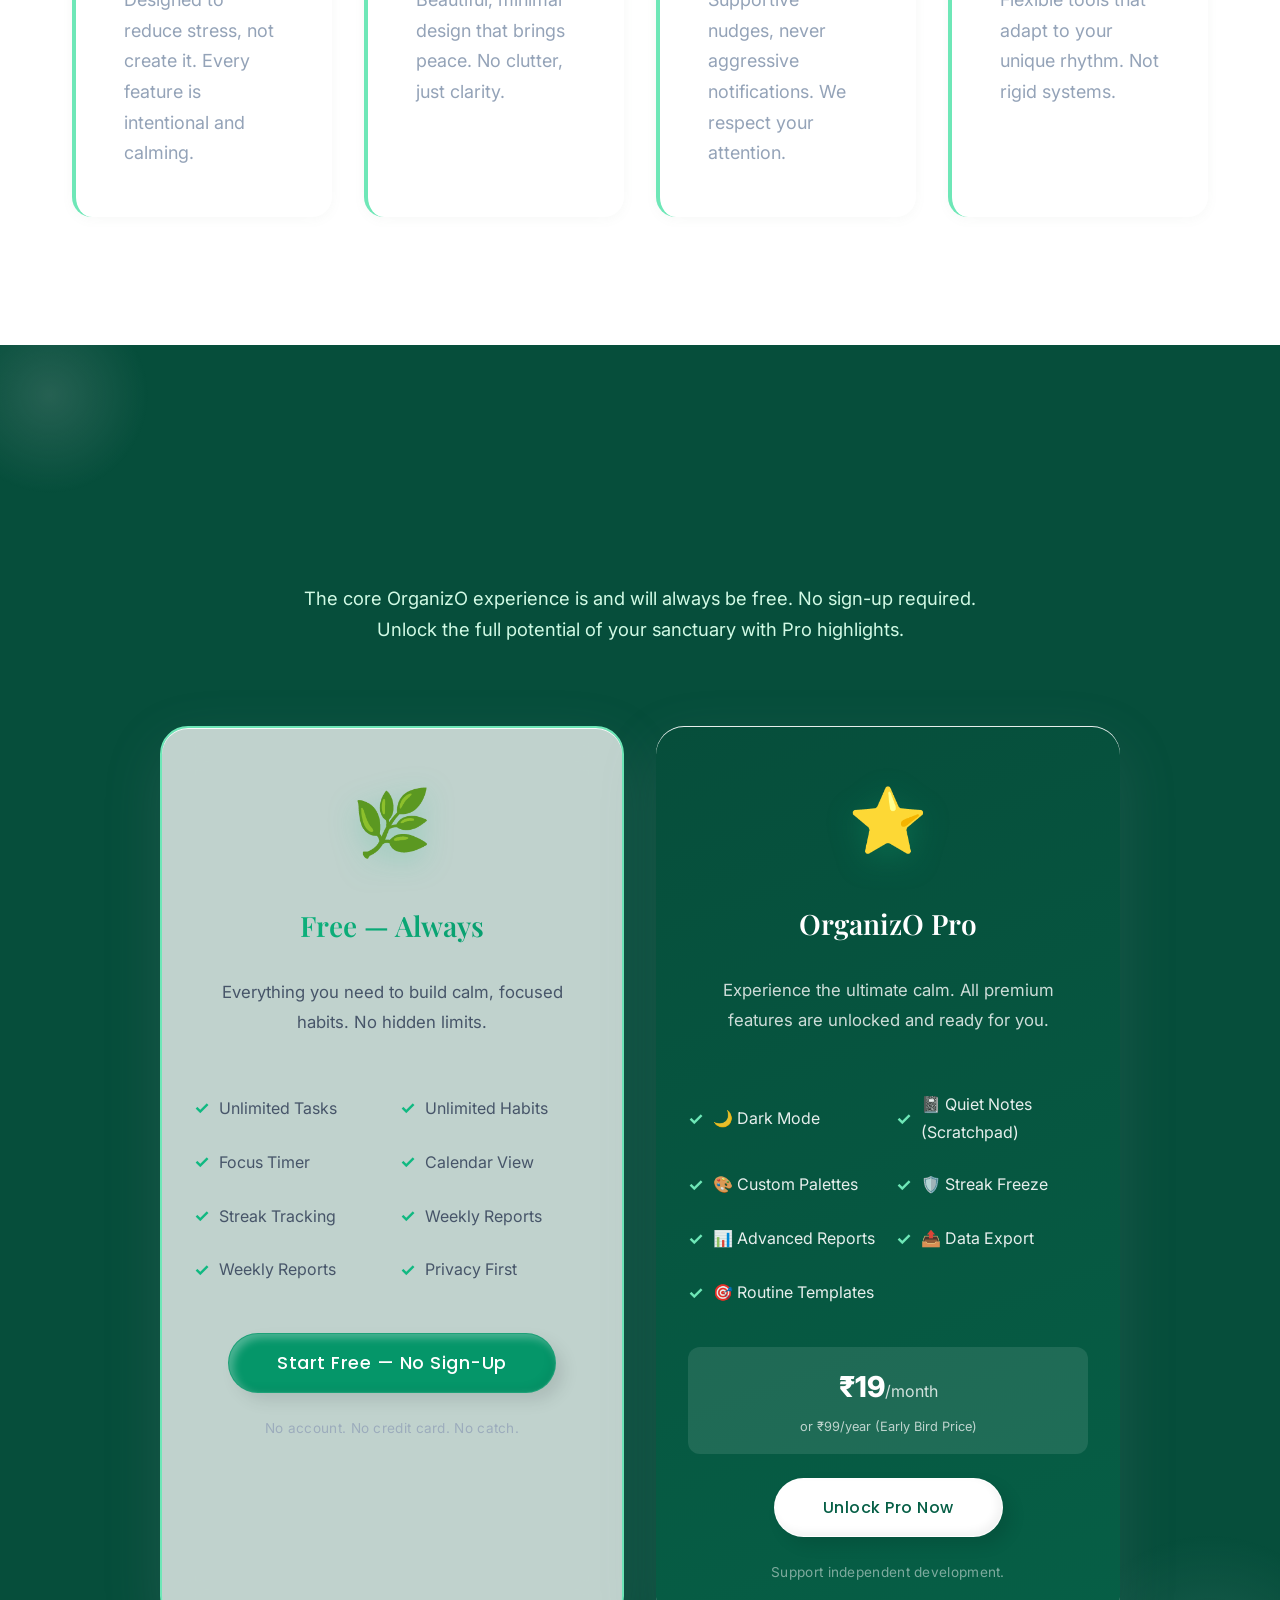
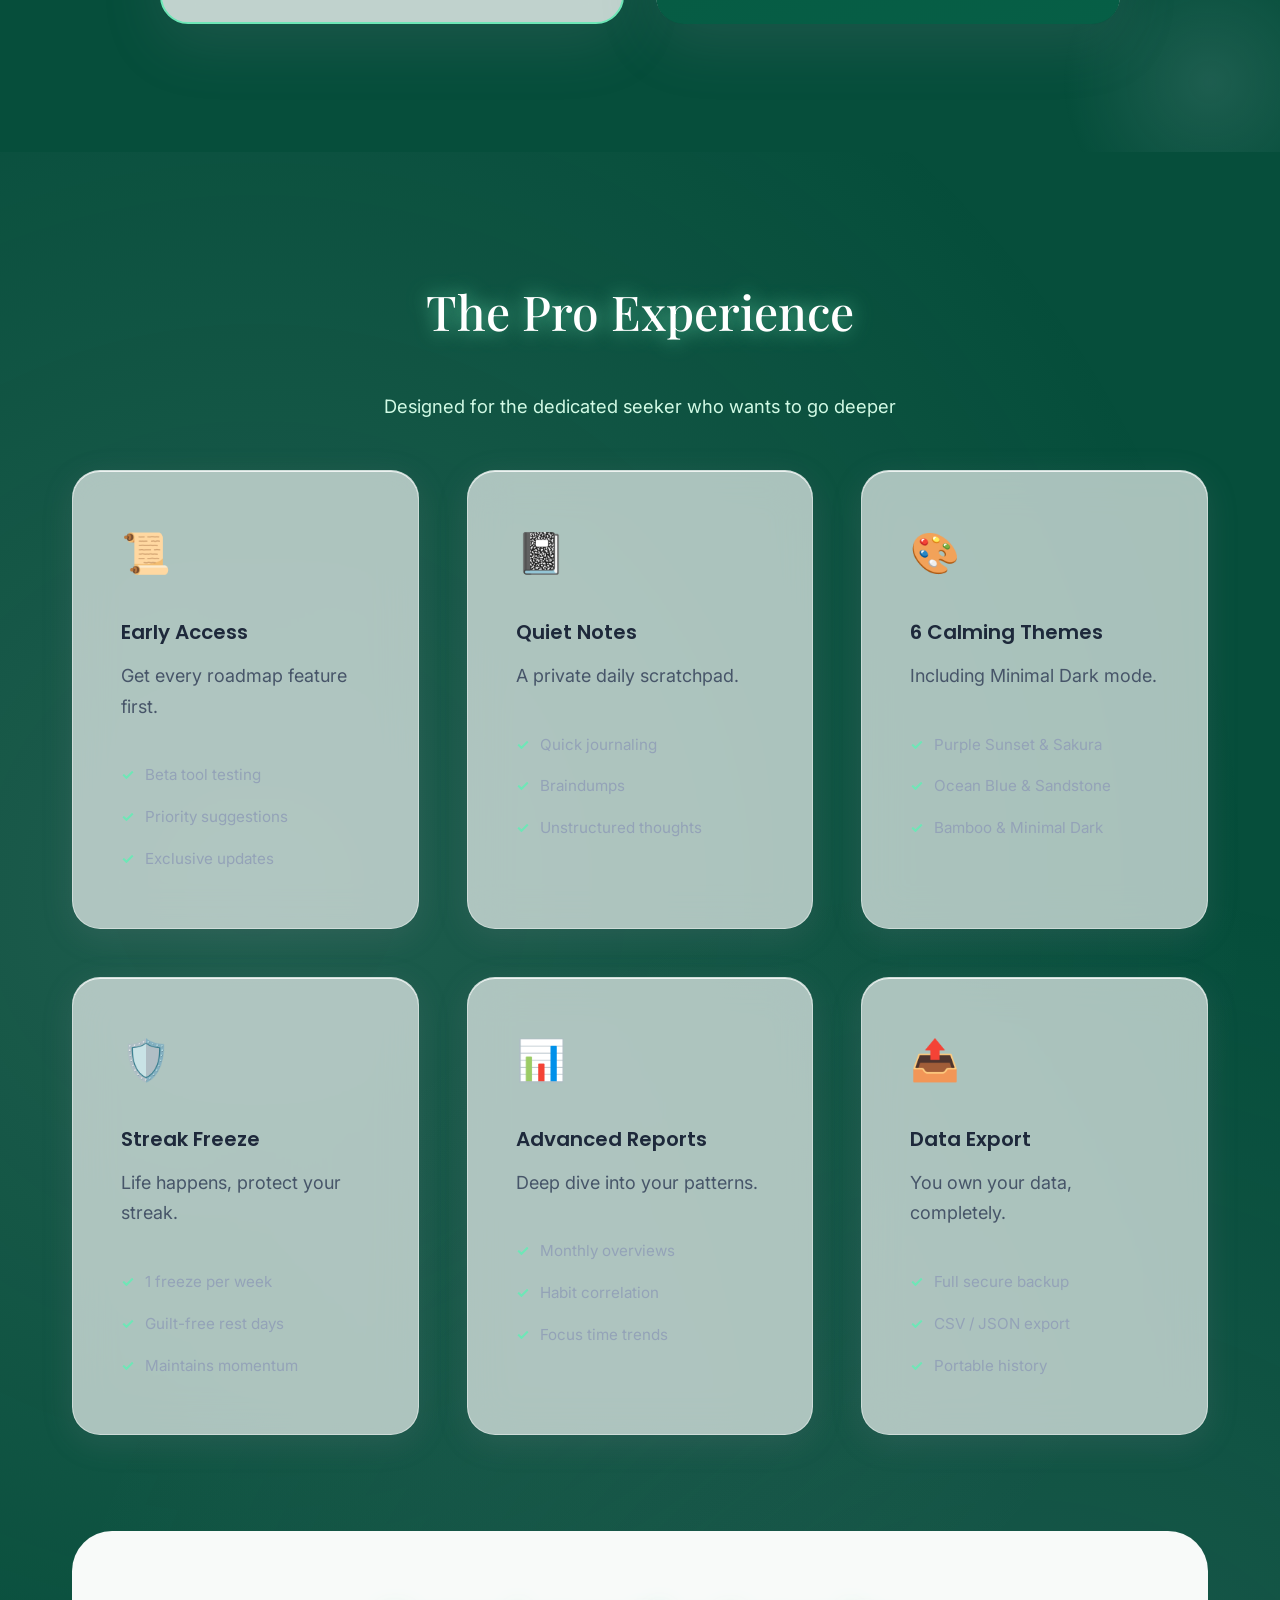
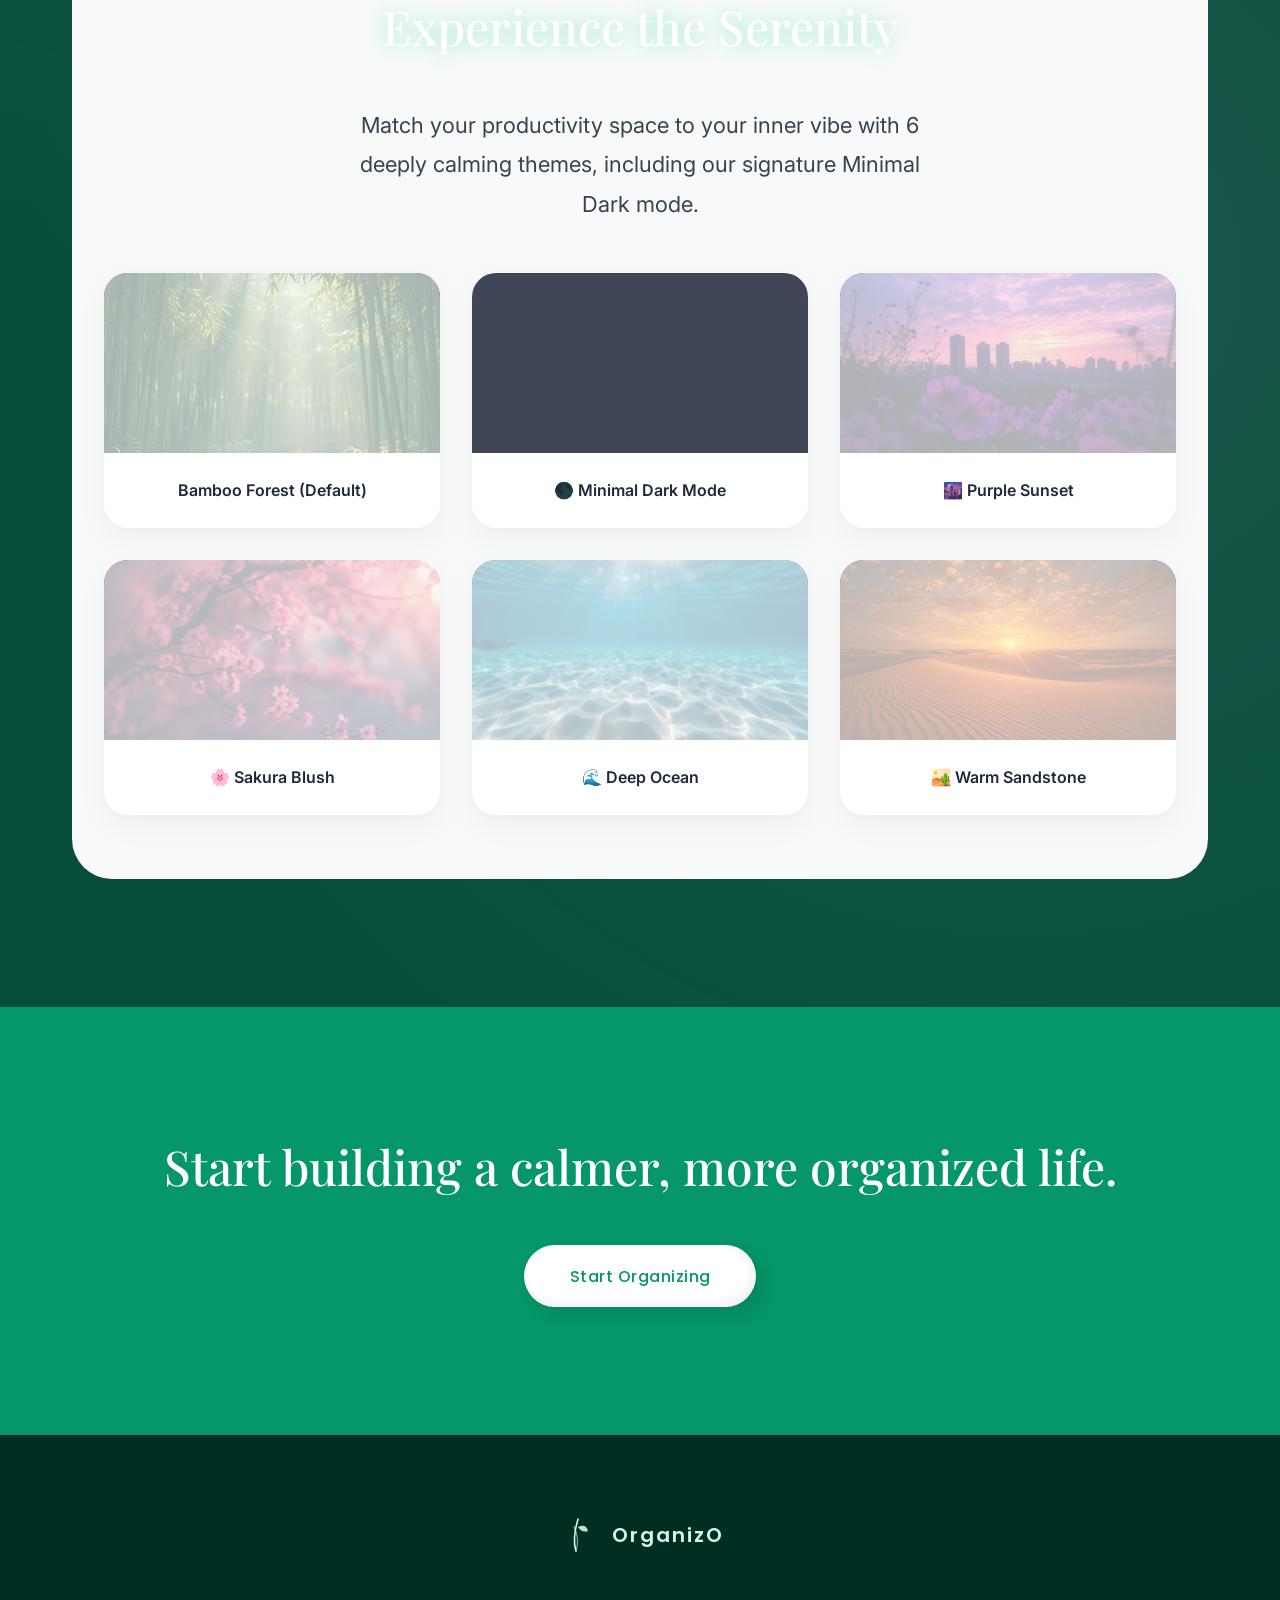
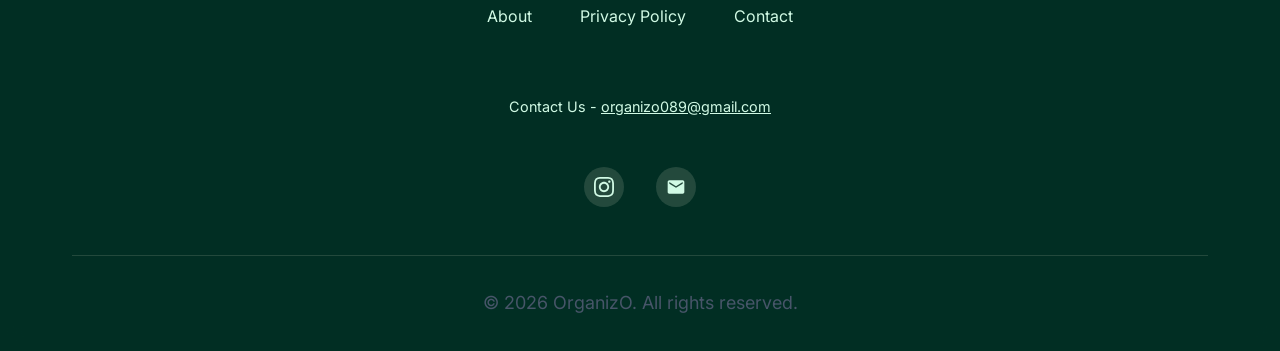
==== commit 6f233931: "feat: Shifted Routine Templates to Pro and updated pricing - Updated pricing to ₹19/mo and ₹99/yr ac" ====
--- a/index.html
+++ b/index.html
@@ -267,8 +267,8 @@
     <!-- Honest Freemium Section -->
     <section class="section free-forever-section" id="free-forever">
         <div class="container">
-            <h2 class="section-title scroll-fade">Start free. Grow with Pro.</h2>
-            <p class="section-subtitle scroll-fade">The core OrganizO experience is completely free. No sign-up, no credit card, no tricks. Pro features are coming for users who want to go deeper.</p>
+            <h2 class="section-title scroll-fade">Start free. Elevate with Pro.</h2>
+            <p class="section-subtitle scroll-fade">The core OrganizO experience is and will always be free. No sign-up required. Unlock the full potential of your sanctuary with Pro highlights.</p>
 
             <div class="free-card-container scroll-fade">
 
@@ -305,7 +305,7 @@
                         </div>
                         <div class="free-feature-item">
                             <span class="free-check">✓</span>
-                            <span>Routine Templates</span>
+                            <span>Weekly Reports</span>
                         </div>
                         <div class="free-feature-item">
                             <span class="free-check">✓</span>
@@ -323,7 +323,7 @@
                 <div class="free-hero-card" style="background: linear-gradient(160deg, #064E3B 0%, #065F46 100%); color: white; border: none;">
                     <div class="free-icon">⭐</div>
                     <h3 class="free-card-title" style="color: white;">OrganizO Pro</h3>
-                    <p class="free-card-description" style="color: rgba(255,255,255,0.8);">For users who want to go deeper. Coming soon at an honest, fair price.</p>
+                    <p class="free-card-description" style="color: rgba(255,255,255,0.8);">Experience the ultimate calm. All premium features are unlocked and ready for you.</p>
 
                     <div class="free-features-grid">
                         <div class="free-feature-item" style="color: rgba(255,255,255,0.9);">
@@ -350,17 +350,21 @@
                             <span class="free-check" style="color: #6EE7B7;">✓</span>
                             <span>📤 Data Export</span>
                         </div>
+                        <div class="free-feature-item" style="color: rgba(255,255,255,0.9);">
+                            <span class="free-check" style="color: #6EE7B7;">✓</span>
+                            <span>🎯 Routine Templates</span>
+                        </div>
                     </div>
 
                     <div style="margin-top: 2rem; padding: 1rem; background: rgba(255,255,255,0.1); border-radius: 12px; text-align: center;">
-                        <div style="font-size: 1.8rem; font-weight: 800;">₹49<span style="font-size: 1rem; font-weight: 400; opacity: 0.8;">/month</span></div>
-                        <div style="font-size: 0.8rem; opacity: 0.7; margin-top: 4px;">Launching soon</div>
+                        <div style="font-size: 1.8rem; font-weight: 800;">₹19<span style="font-size: 1rem; font-weight: 400; opacity: 0.8;">/month</span></div>
+                        <div style="font-size: 0.8rem; opacity: 0.7; margin-top: 4px;">or ₹99/year (Early Bird Price)</div>
                     </div>
 
                     <button class="btn-primary"
                         style="margin-top: 1.5rem; padding: 1rem 3rem; font-size: 1rem; border-radius: 50px; background: white; color: #065F46;"
-                        onclick="window.location.href='mailto:organizo089@gmail.com?subject=OrganizO Pro Waitlist&body=Hi! I want early access to OrganizO Pro.'">Join Waitlist — Free</button>
-                    <p class="free-note" style="color: rgba(255,255,255,0.6);">Be first. Get 50% off at launch.</p>
+                        onclick="window.location.href='app.html'">Unlock Pro Now</button>
+                    <p class="free-note" style="color: rgba(255,255,255,0.6);">Support independent development.</p>
                 </div>
 
             </div>
@@ -370,8 +374,8 @@
     <!-- Pro / Coming Soon Section -->
     <section class="section premium-features-section" id="coming-soon">
         <div class="container">
-            <h2 class="section-title scroll-fade">OrganizO Pro — Coming Soon</h2>
-            <p class="section-subtitle scroll-fade">More powerful features for users who want to go deeper</p>
+            <h2 class="section-title scroll-fade">The Pro Experience</h2>
+            <p class="section-subtitle scroll-fade">Designed for the dedicated seeker who wants to go deeper</p>
 
             <div class="premium-grid">
                 <div class="premium-card scroll-fade">
@@ -535,6 +539,7 @@
                 </div>
                 <nav class="footer-nav">
                     <a href="#about" class="footer-link">About</a>
+                    <a href="store/privacy-policy.html" class="footer-link">Privacy Policy</a>
                     <a href="mailto:shru089x@gmail.com" class="footer-link">Contact</a>
                 </nav>
                 <div style="margin-top: 1rem; color: var(--color-sage-light); font-size: 0.9rem;">
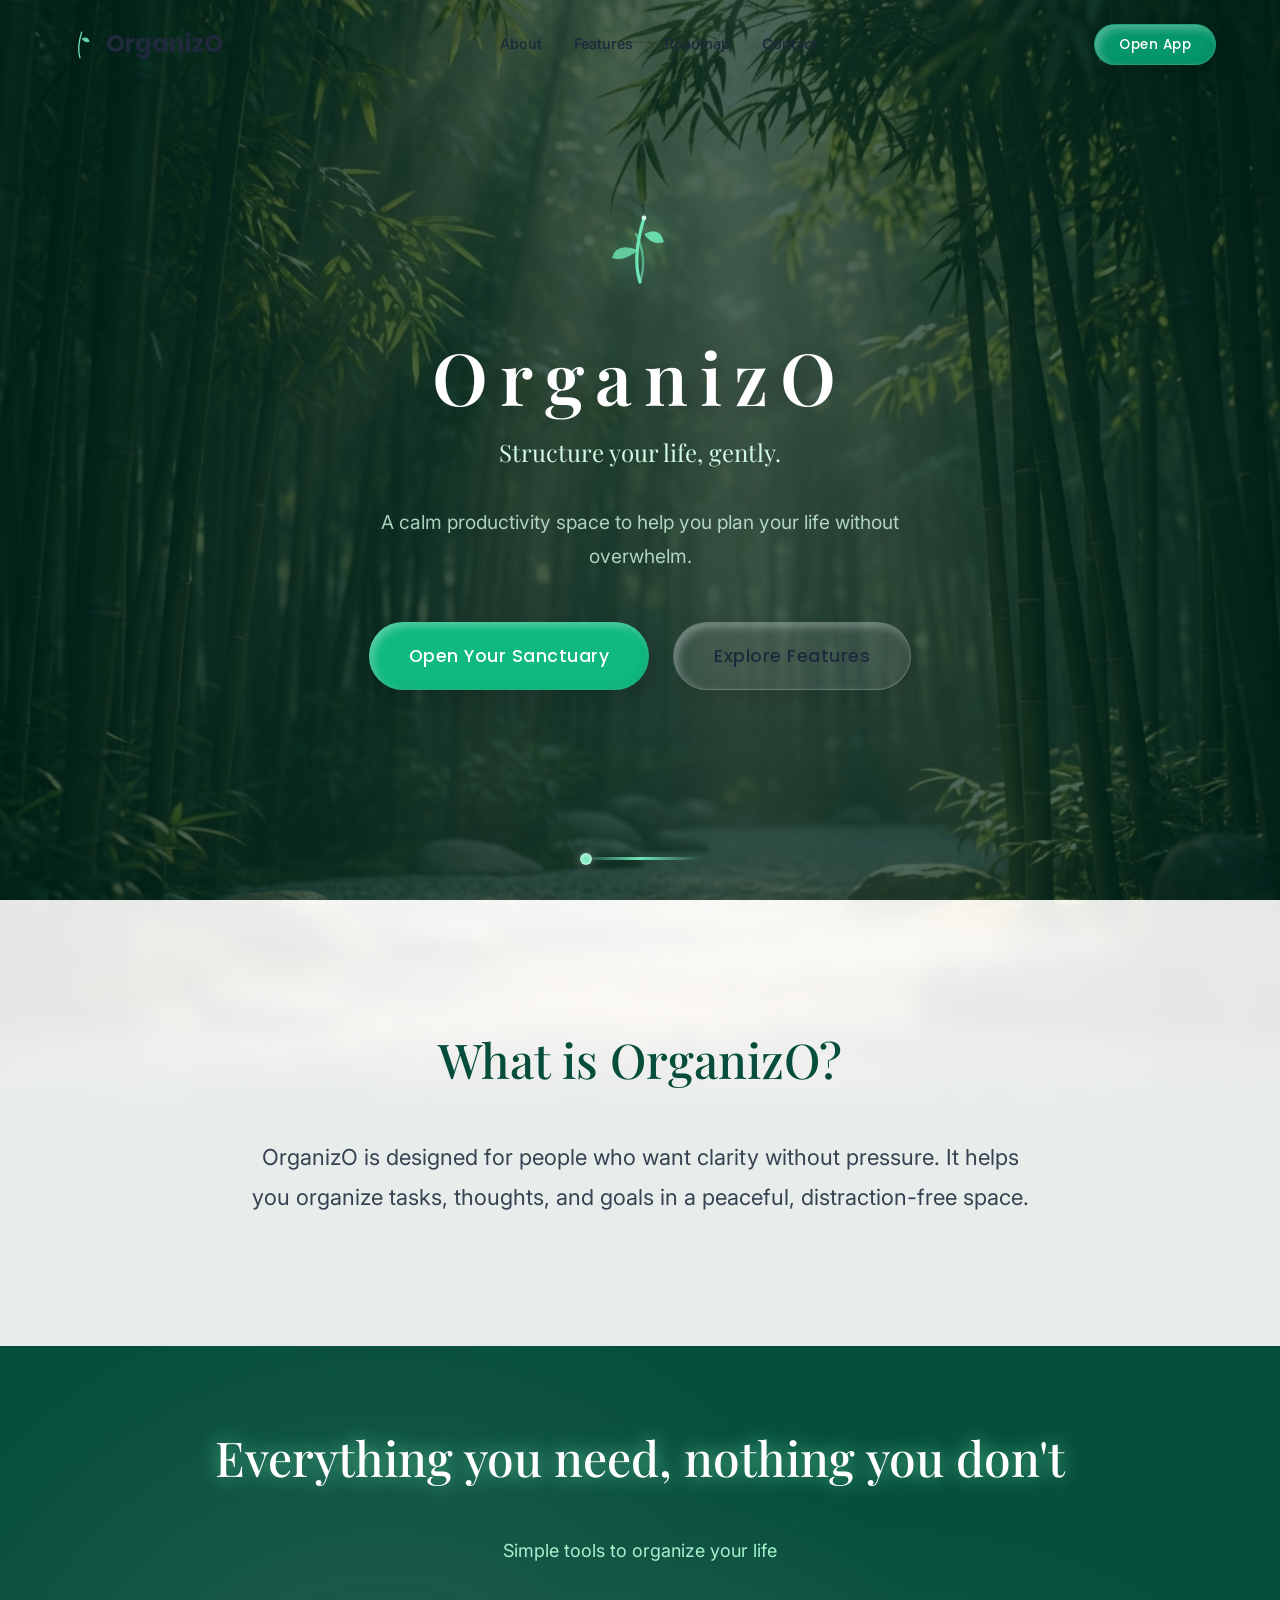
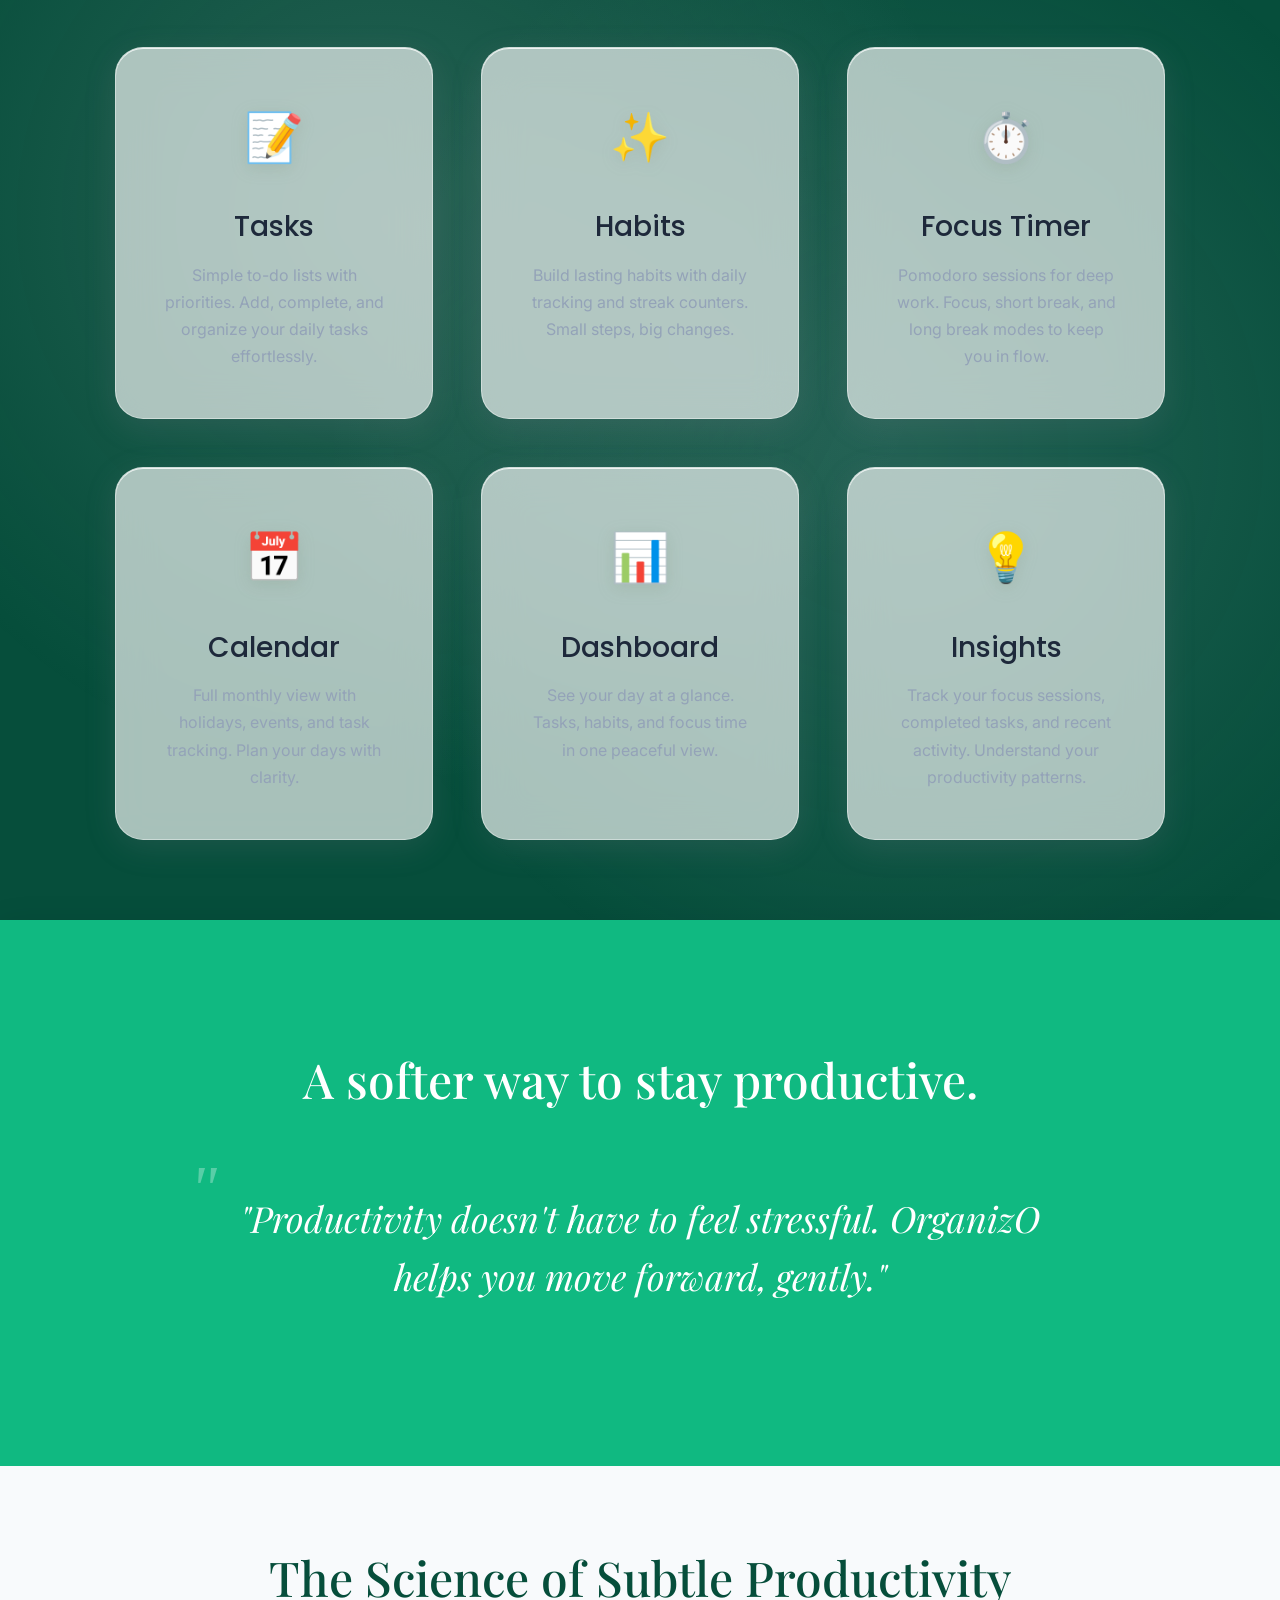
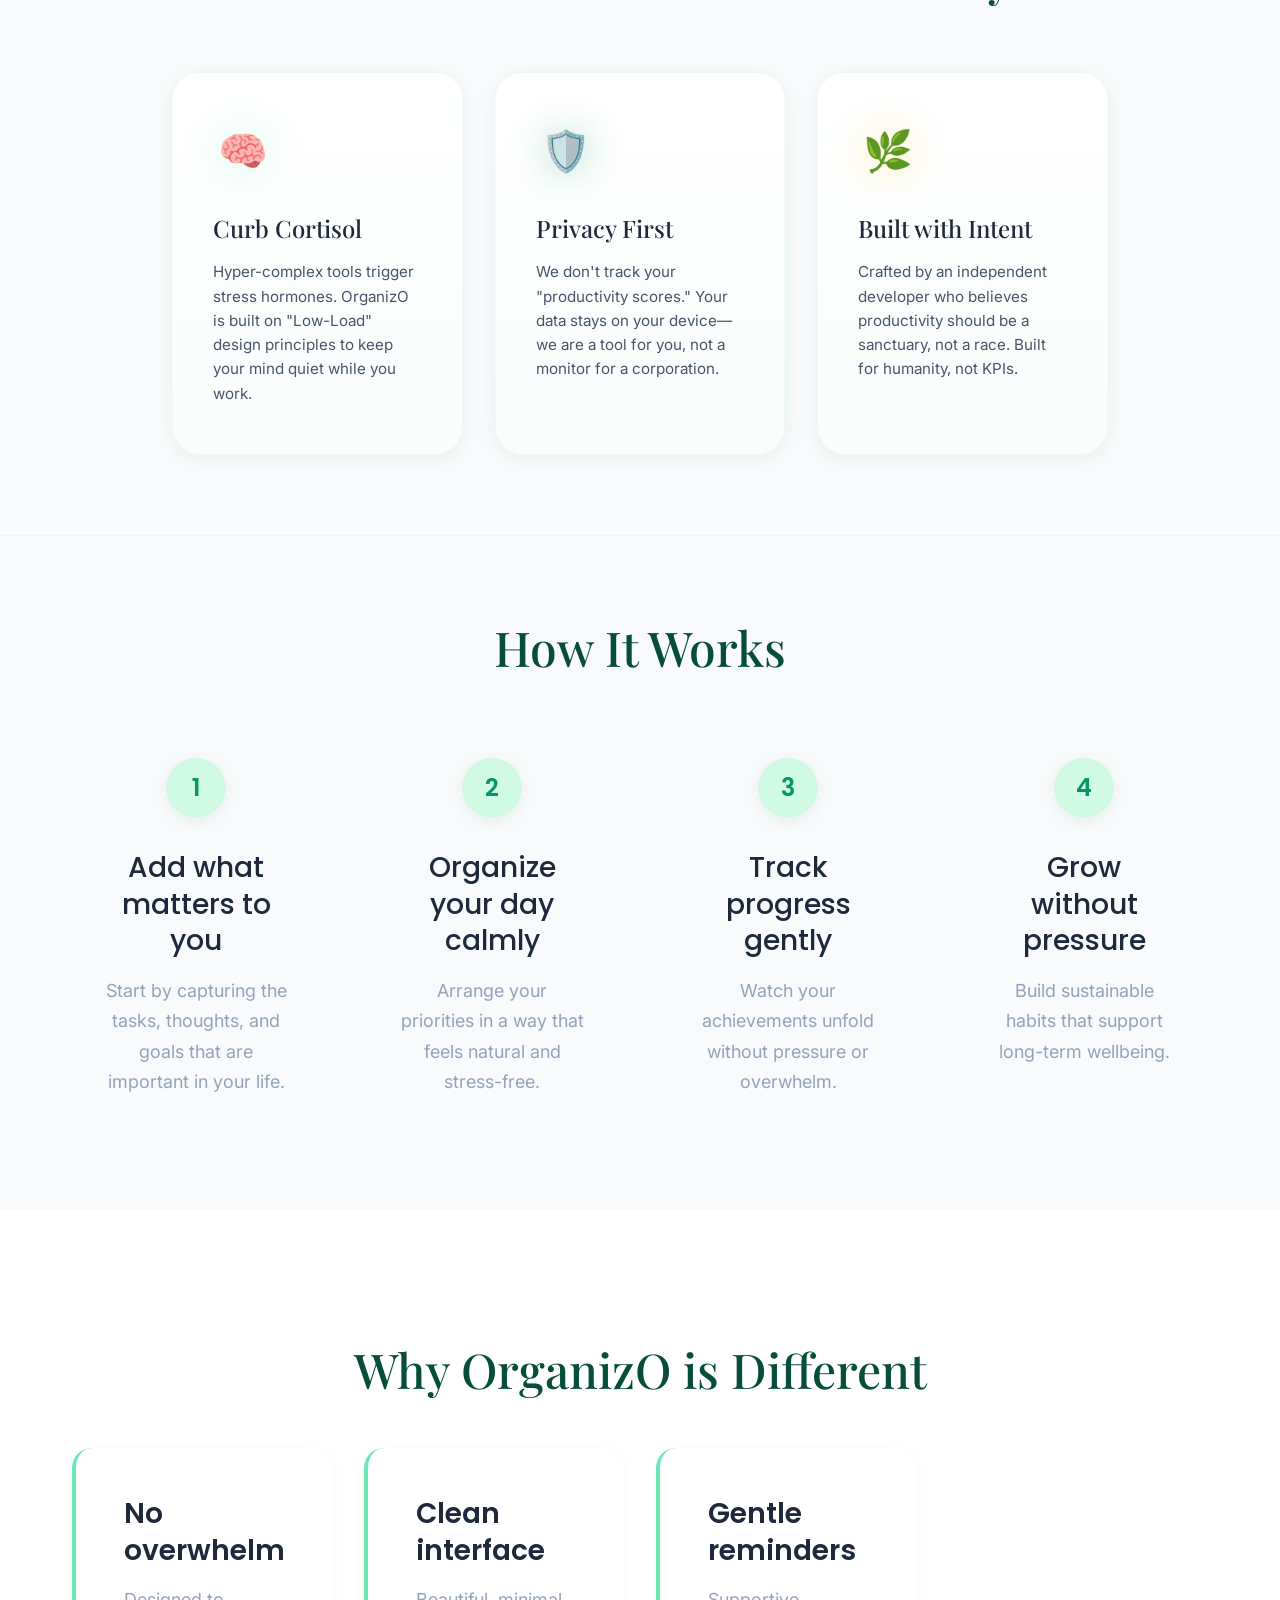
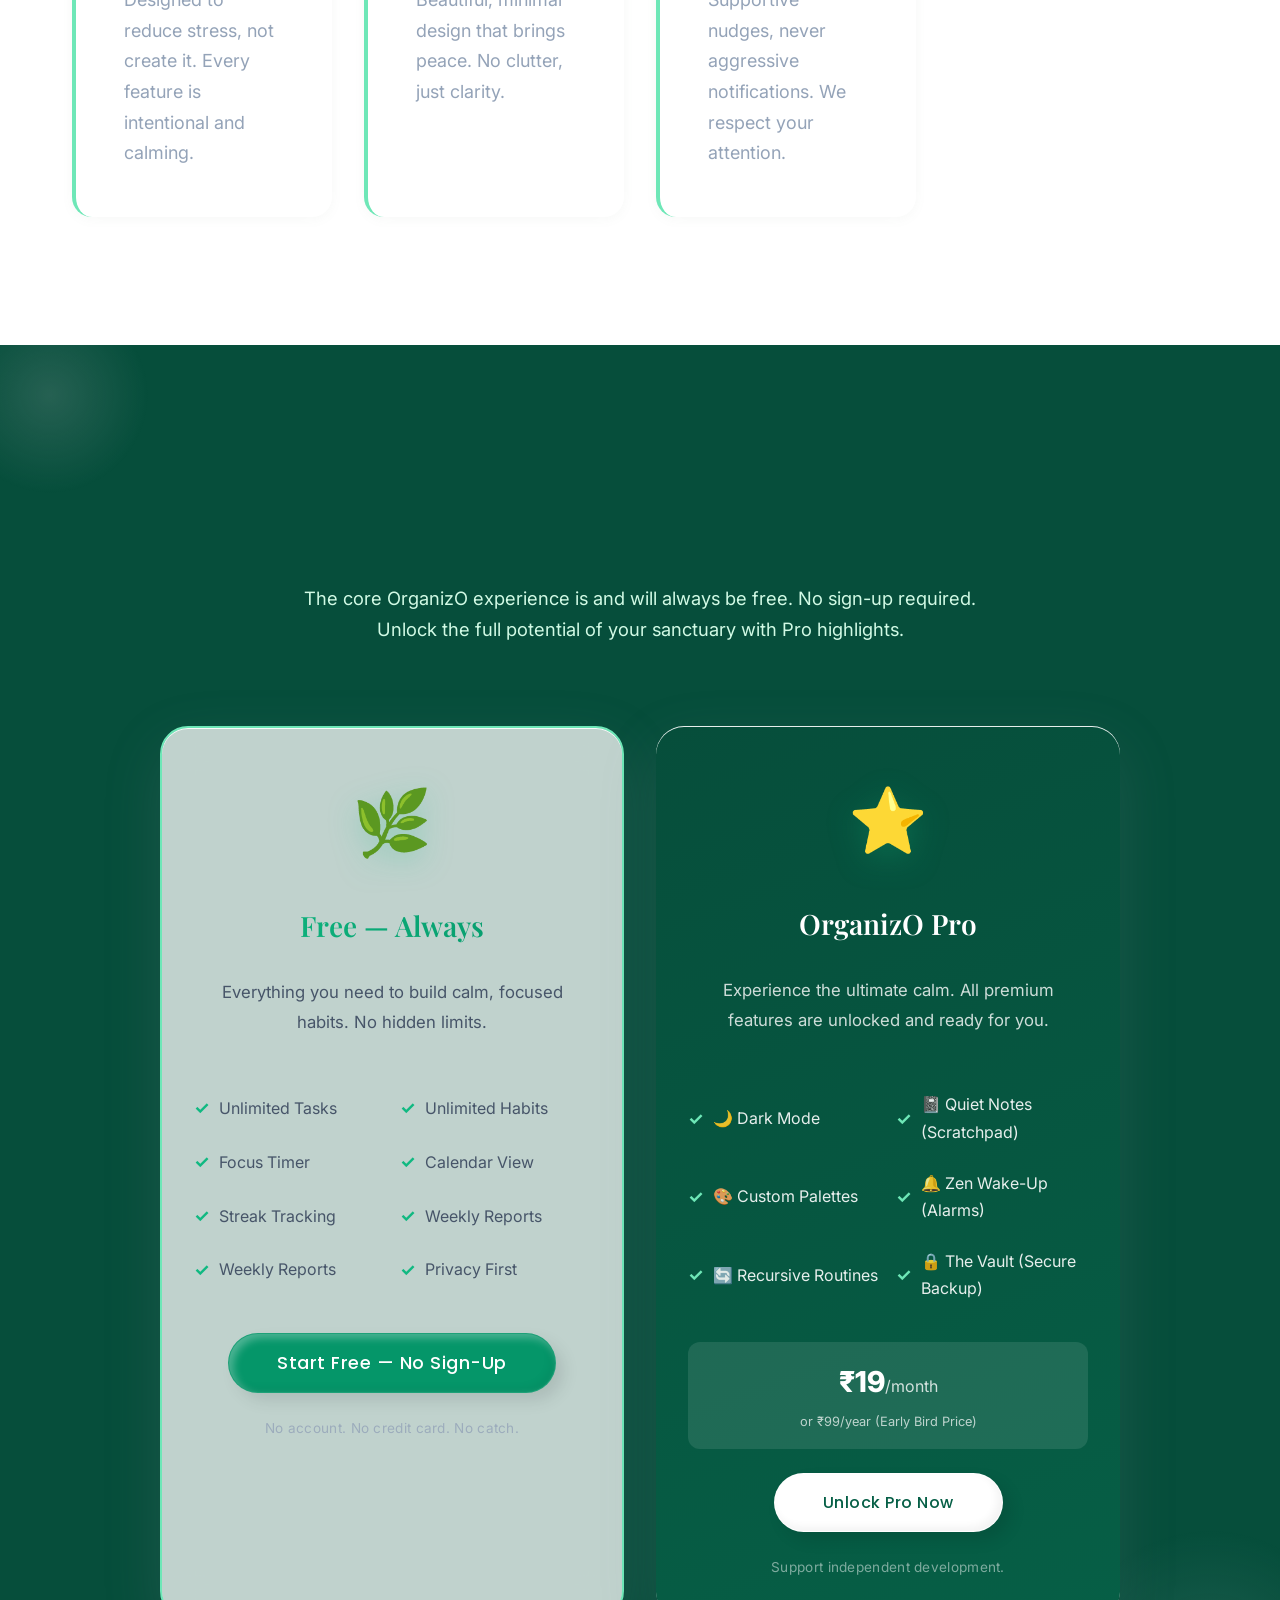
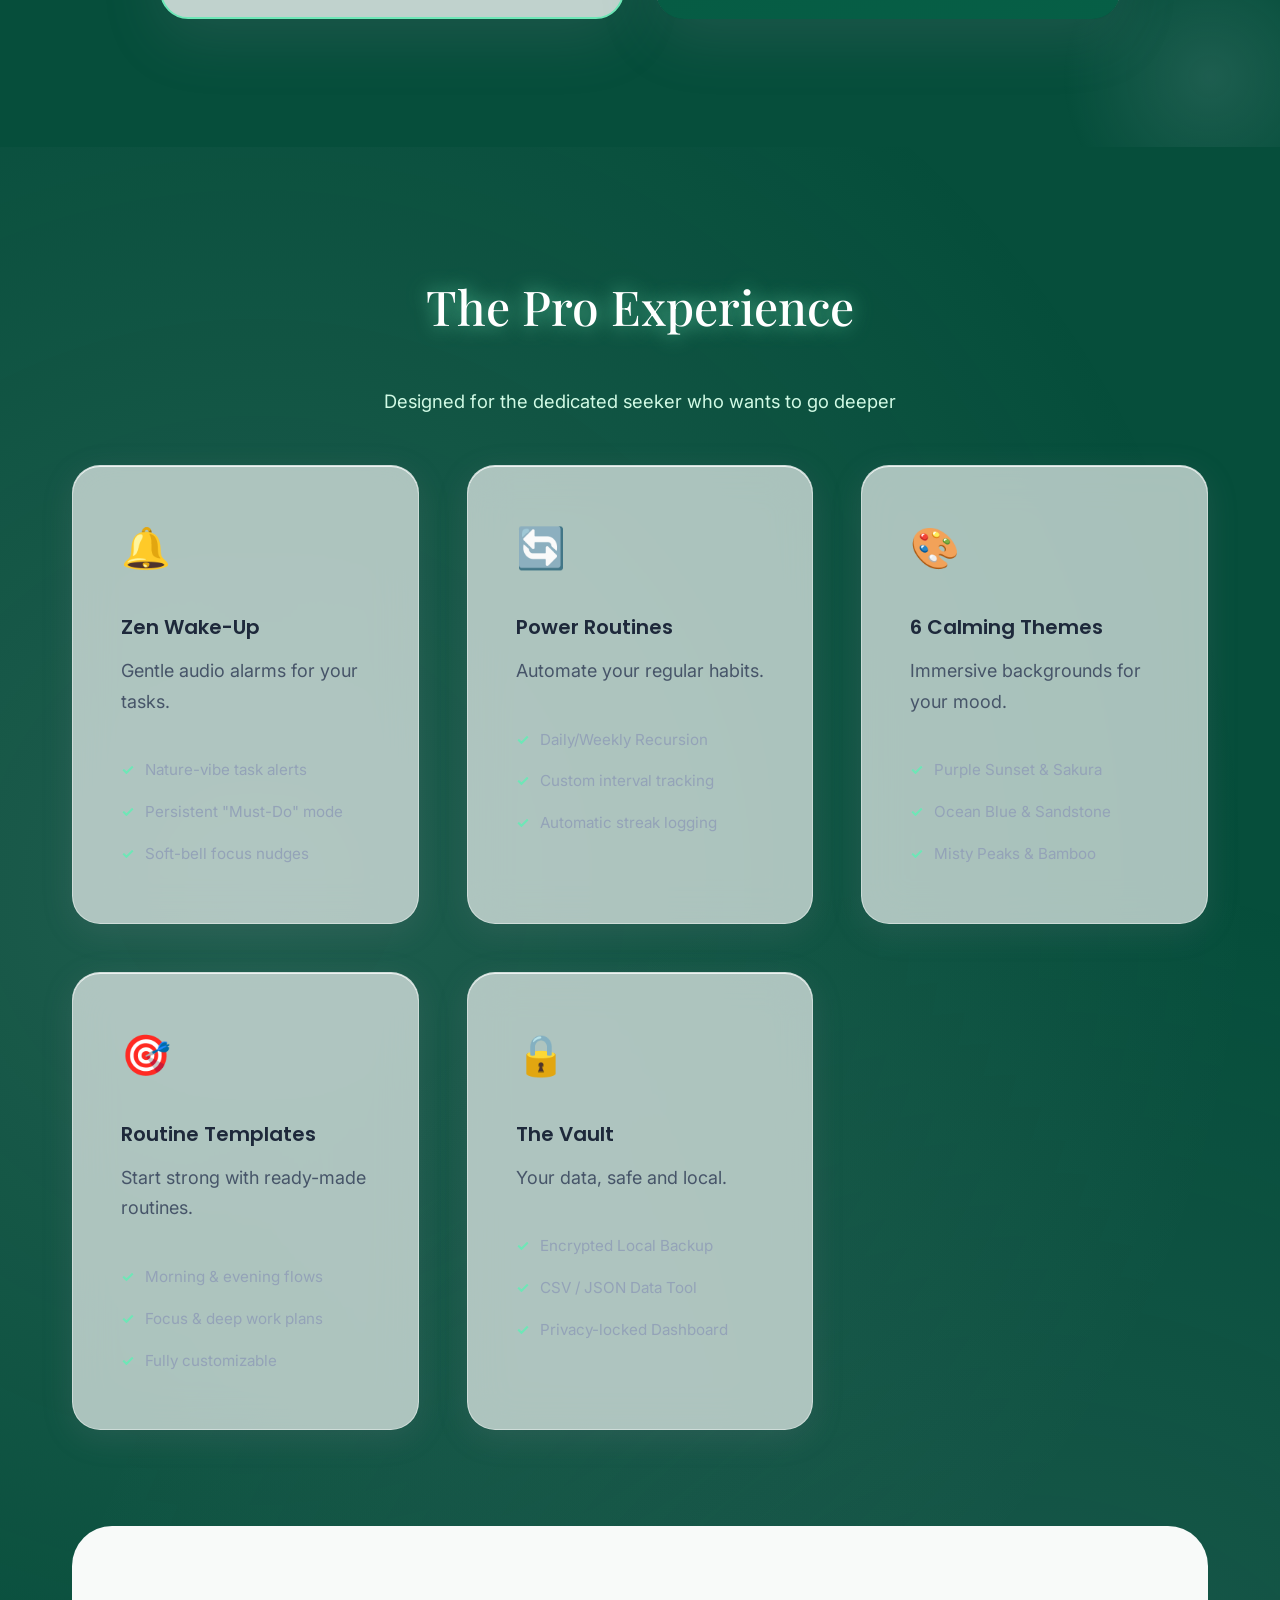
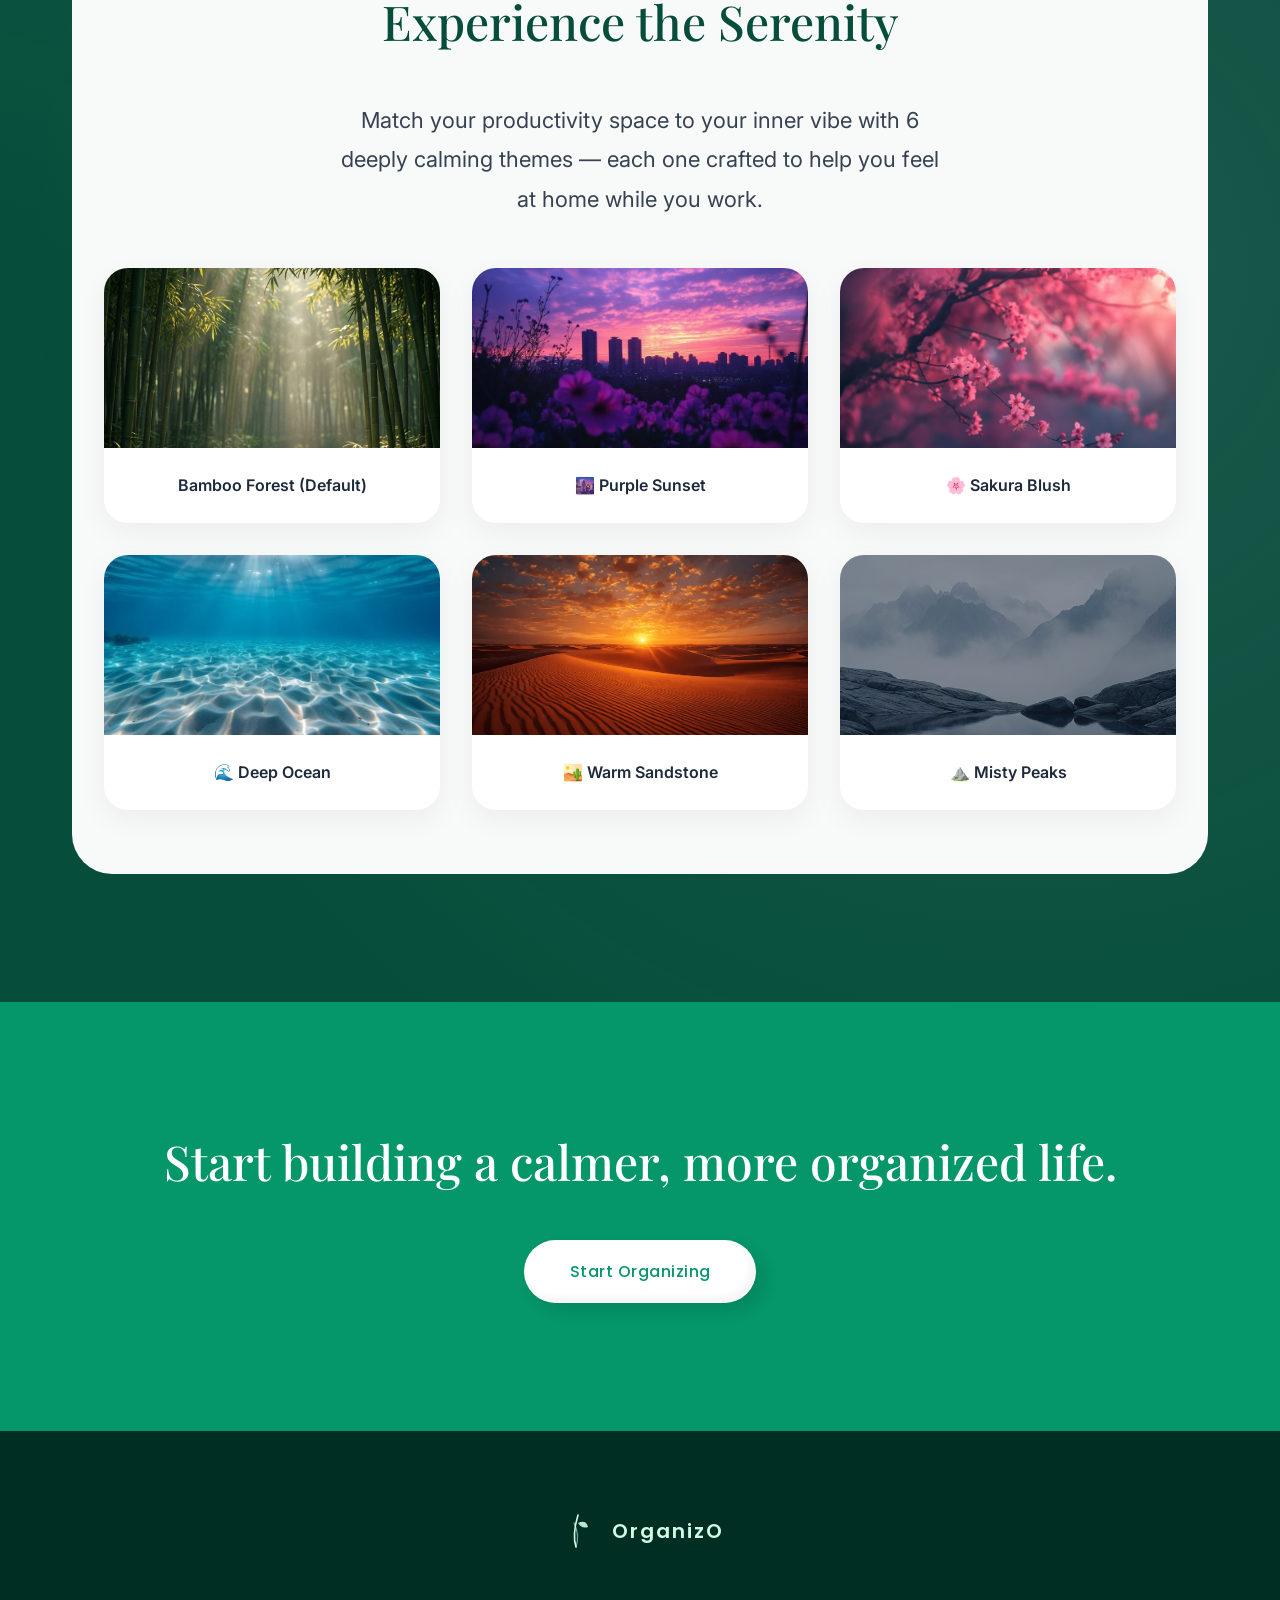
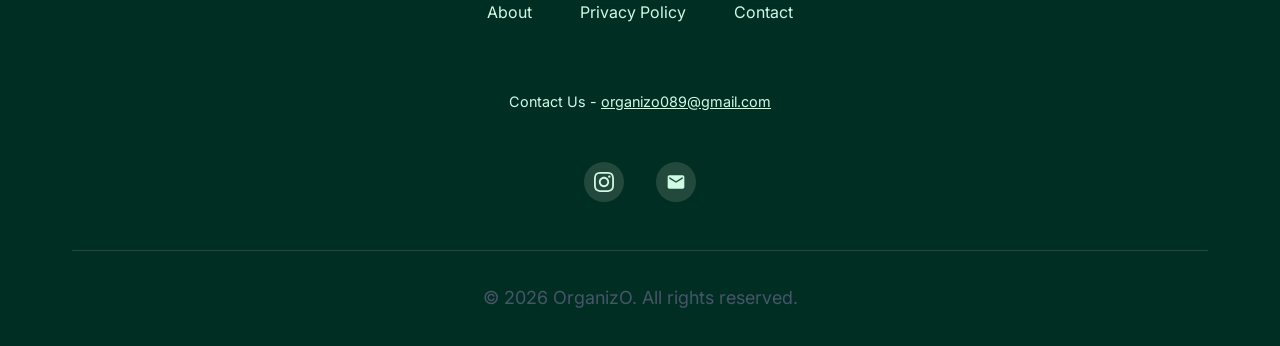
==== commit f9a4ca4b: "Finalized OrganizO Pro: Added Soundscapes, Focus Lock, and Glassmorphic Night Mode" ====
--- a/index.html
+++ b/index.html
@@ -338,21 +338,18 @@
                             <span class="free-check" style="color: #6EE7B7;">✓</span>
                             <span title="Matcha, Sakura, Slate, Ocean, Sandstone">🎨 Custom Palettes</span>
                         </div>
+
                         <div class="free-feature-item" style="color: rgba(255,255,255,0.9);">
                             <span class="free-check" style="color: #6EE7B7;">✓</span>
-                            <span>🛡️ Streak Freeze</span>
+                            <span>🔔 Zen Wake-Up (Alarms)</span>
                         </div>
                         <div class="free-feature-item" style="color: rgba(255,255,255,0.9);">
                             <span class="free-check" style="color: #6EE7B7;">✓</span>
-                            <span>📊 Advanced Reports</span>
+                            <span>🔄 Recursive Routines</span>
                         </div>
                         <div class="free-feature-item" style="color: rgba(255,255,255,0.9);">
                             <span class="free-check" style="color: #6EE7B7;">✓</span>
-                            <span>📤 Data Export</span>
-                        </div>
-                        <div class="free-feature-item" style="color: rgba(255,255,255,0.9);">
-                            <span class="free-check" style="color: #6EE7B7;">✓</span>
-                            <span>🎯 Routine Templates</span>
+                            <span>🔒 The Vault (Secure Backup)</span>
                         </div>
                     </div>
 
@@ -379,76 +376,65 @@
 
             <div class="premium-grid">
                 <div class="premium-card scroll-fade">
-                    <div class="premium-icon">📜</div>
-                    <h3 class="premium-title">Early Access</h3>
-                    <p class="premium-description">Get every roadmap feature first.</p>
+                    <div class="premium-icon">🔔</div>
+                    <h3 class="premium-title">Zen Wake-Up</h3>
+                    <p class="premium-description">Gentle audio alarms for your tasks.</p>
                     <ul class="premium-list">
-                        <li>Beta tool testing</li>
-                        <li>Priority suggestions</li>
-                        <li>Exclusive updates</li>
+                        <li>Nature-vibe task alerts</li>
+                        <li>Persistent "Must-Do" mode</li>
+                        <li>Soft-bell focus nudges</li>
                     </ul>
                 </div>
 
                 <div class="premium-card scroll-fade">
-                    <div class="premium-icon">📓</div>
-                    <h3 class="premium-title">Quiet Notes</h3>
-                    <p class="premium-description">A private daily scratchpad.</p>
+                    <div class="premium-icon">🔄</div>
+                    <h3 class="premium-title">Power Routines</h3>
+                    <p class="premium-description">Automate your regular habits.</p>
                     <ul class="premium-list">
-                        <li>Quick journaling</li>
-                        <li>Braindumps</li>
-                        <li>Unstructured thoughts</li>
+                        <li>Daily/Weekly Recursion</li>
+                        <li>Custom interval tracking</li>
+                        <li>Automatic streak logging</li>
                     </ul>
                 </div>
 
                 <div class="premium-card scroll-fade">
                     <div class="premium-icon">🎨</div>
                     <h3 class="premium-title">6 Calming Themes</h3>
-                    <p class="premium-description">Including Minimal Dark mode.</p>
+                    <p class="premium-description">Immersive backgrounds for your mood.</p>
                     <ul class="premium-list">
-                        <li>Purple Sunset & Sakura</li>
-                        <li>Ocean Blue & Sandstone</li>
-                        <li>Bamboo & Minimal Dark</li>
+                        <li>Purple Sunset &amp; Sakura</li>
+                        <li>Ocean Blue &amp; Sandstone</li>
+                        <li>Misty Peaks &amp; Bamboo</li>
                     </ul>
                 </div>
 
                 <div class="premium-card scroll-fade">
-                    <div class="premium-icon">🛡️</div>
-                    <h3 class="premium-title">Streak Freeze</h3>
-                    <p class="premium-description">Life happens, protect your streak.</p>
+                    <div class="premium-icon">🎯</div>
+                    <h3 class="premium-title">Routine Templates</h3>
+                    <p class="premium-description">Start strong with ready-made routines.</p>
                     <ul class="premium-list">
-                        <li>1 freeze per week</li>
-                        <li>Guilt-free rest days</li>
-                        <li>Maintains momentum</li>
+                        <li>Morning &amp; evening flows</li>
+                        <li>Focus &amp; deep work plans</li>
+                        <li>Fully customizable</li>
                     </ul>
                 </div>
 
                 <div class="premium-card scroll-fade">
-                    <div class="premium-icon">📊</div>
-                    <h3 class="premium-title">Advanced Reports</h3>
-                    <p class="premium-description">Deep dive into your patterns.</p>
+                    <div class="premium-icon">🔒</div>
+                    <h3 class="premium-title">The Vault</h3>
+                    <p class="premium-description">Your data, safe and local.</p>
                     <ul class="premium-list">
-                        <li>Monthly overviews</li>
-                        <li>Habit correlation</li>
-                        <li>Focus time trends</li>
-                    </ul>
-                </div>
-
-                <div class="premium-card scroll-fade">
-                    <div class="premium-icon">📤</div>
-                    <h3 class="premium-title">Data Export</h3>
-                    <p class="premium-description">You own your data, completely.</p>
-                    <ul class="premium-list">
-                        <li>Full secure backup</li>
-                        <li>CSV / JSON export</li>
-                        <li>Portable history</li>
+                        <li>Encrypted Local Backup</li>
+                        <li>CSV / JSON Data Tool</li>
+                        <li>Privacy-locked Dashboard</li>
                     </ul>
                 </div>
             </div>
 
             <!-- NEW THEME SHOWCASE SECTION -->
             <div style="margin-top: 6rem; padding: 4rem 2rem; background: #F8FAF9; border-radius: 40px; text-align: center;" class="scroll-fade">
-                <h2 class="section-title">Experience the Serenity</h2>
-                <p class="section-text" style="max-width: 600px; margin: 0 auto 3rem;">Match your productivity space to your inner vibe with 6 deeply calming themes, including our signature Minimal Dark mode.</p>
+                <h2 class="section-title" style="color: #064E3B; text-shadow: none;">Experience the Serenity</h2>
+                <p class="section-text" style="max-width: 600px; margin: 0 auto 3rem; color: #374151;">Match your productivity space to your inner vibe with 6 deeply calming themes — each one crafted to help you feel at home while you work.</p>
                 
                 <style>
                     .theme-gallery {
@@ -483,28 +469,28 @@
 
                 <div class="theme-gallery">
                     <div class="theme-preview-card">
-                        <div class="theme-preview-img" style="background-image: linear-gradient(rgba(240,253,248,0.7), rgba(240,253,248,0.7)), url('./images/bamboo-bg.png');"></div>
+                        <div class="theme-preview-img" style="background-image: url('./images/bamboo-bg.png');"></div>
                         <div class="theme-preview-info">Bamboo Forest (Default)</div>
                     </div>
                     <div class="theme-preview-card">
-                        <div class="theme-preview-img" style="background-image: linear-gradient(rgba(15,23,42,0.8), rgba(15,23,42,0.8)), url('./images/midnight-slate.png');"></div>
-                        <div class="theme-preview-info">🌑 Minimal Dark Mode</div>
+                        <div class="theme-preview-img" style="background-image: url('./images/sunset.png');"></div>
+                        <div class="theme-preview-info">🌆 Purple Sunset</div>
                     </div>
                     <div class="theme-preview-card">
-                        <div class="theme-preview-img" style="background-image: linear-gradient(rgba(248,250,249,0.7), rgba(248,250,249,0.7)), url('./images/sunset.png');"></div>
-                        <div class="theme-preview-info">🌆 Purple Sunset</div>
+                        <div class="theme-preview-img" style="background-image: url('./images/sakura.png');"></div>
+                        <div class="theme-preview-info">🌸 Sakura Blush</div>
                     </div>
                     <div class="theme-preview-card">
-                        <div class="theme-preview-img" style="background-image: linear-gradient(rgba(248,250,249,0.7), rgba(248,250,249,0.7)), url('./images/sakura.png');"></div>
-                        <div class="theme-preview-info">🌸 Sakura Blush</div>
+                        <div class="theme-preview-img" style="background-image: url('./images/ocean.png');"></div>
+                        <div class="theme-preview-info">🌊 Deep Ocean</div>
                     </div>
                     <div class="theme-preview-card">
-                        <div class="theme-preview-img" style="background-image: linear-gradient(rgba(248,250,249,0.7), rgba(248,250,249,0.7)), url('./images/ocean.png');"></div>
-                        <div class="theme-preview-info">🌊 Deep Ocean</div>
+                        <div class="theme-preview-img" style="background-image: url('./images/sandstone.png');"></div>
+                        <div class="theme-preview-info">🏜️ Warm Sandstone</div>
                     </div>
                     <div class="theme-preview-card">
-                        <div class="theme-preview-img" style="background-image: linear-gradient(rgba(255,251,245,0.7), rgba(255,251,245,0.7)), url('./images/sandstone.png');"></div>
-                        <div class="theme-preview-info">🏜️ Warm Sandstone</div>
+                        <div class="theme-preview-img" style="background-image: linear-gradient(rgba(15,23,42,0.45), rgba(15,23,42,0.45)), url('./images/misty-peaks.png');"></div>
+                        <div class="theme-preview-info" style="color: #1E293B;">⛰️ Misty Peaks</div>
                     </div>
                 </div>
             </div>
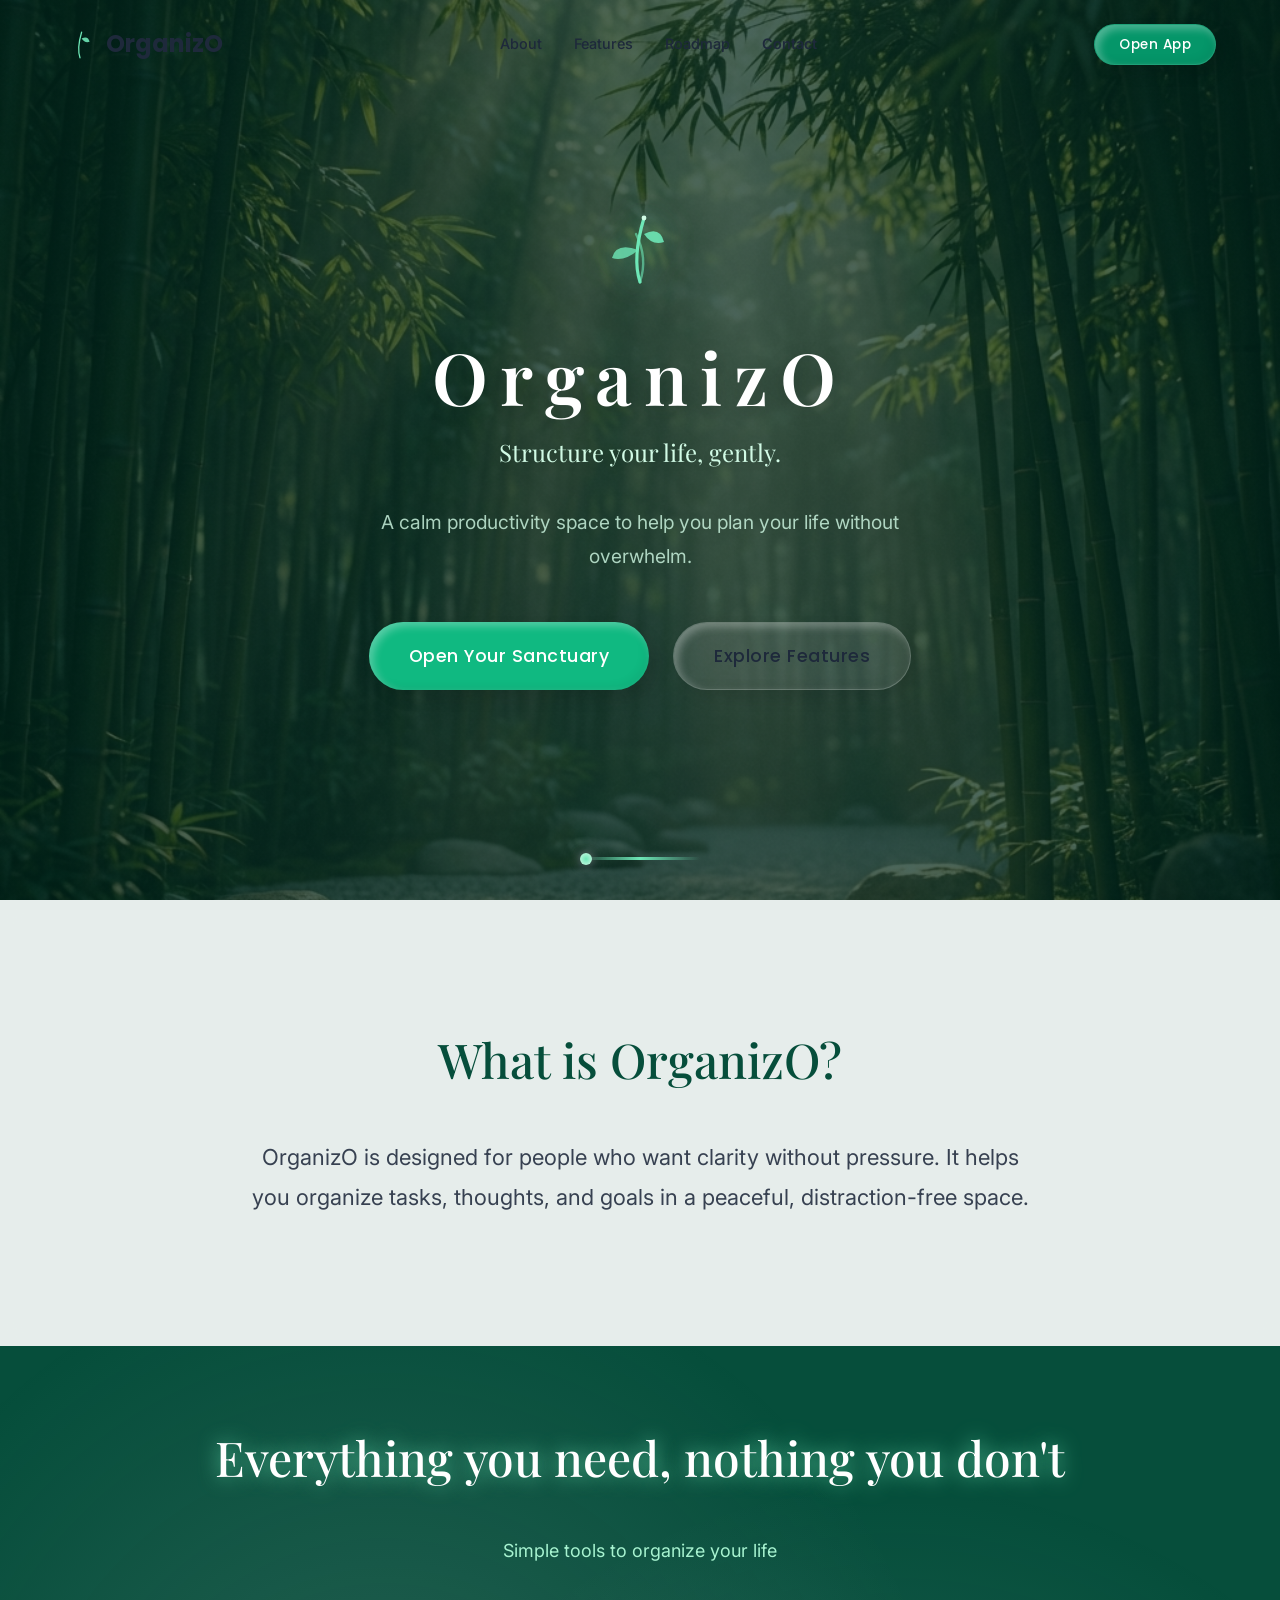
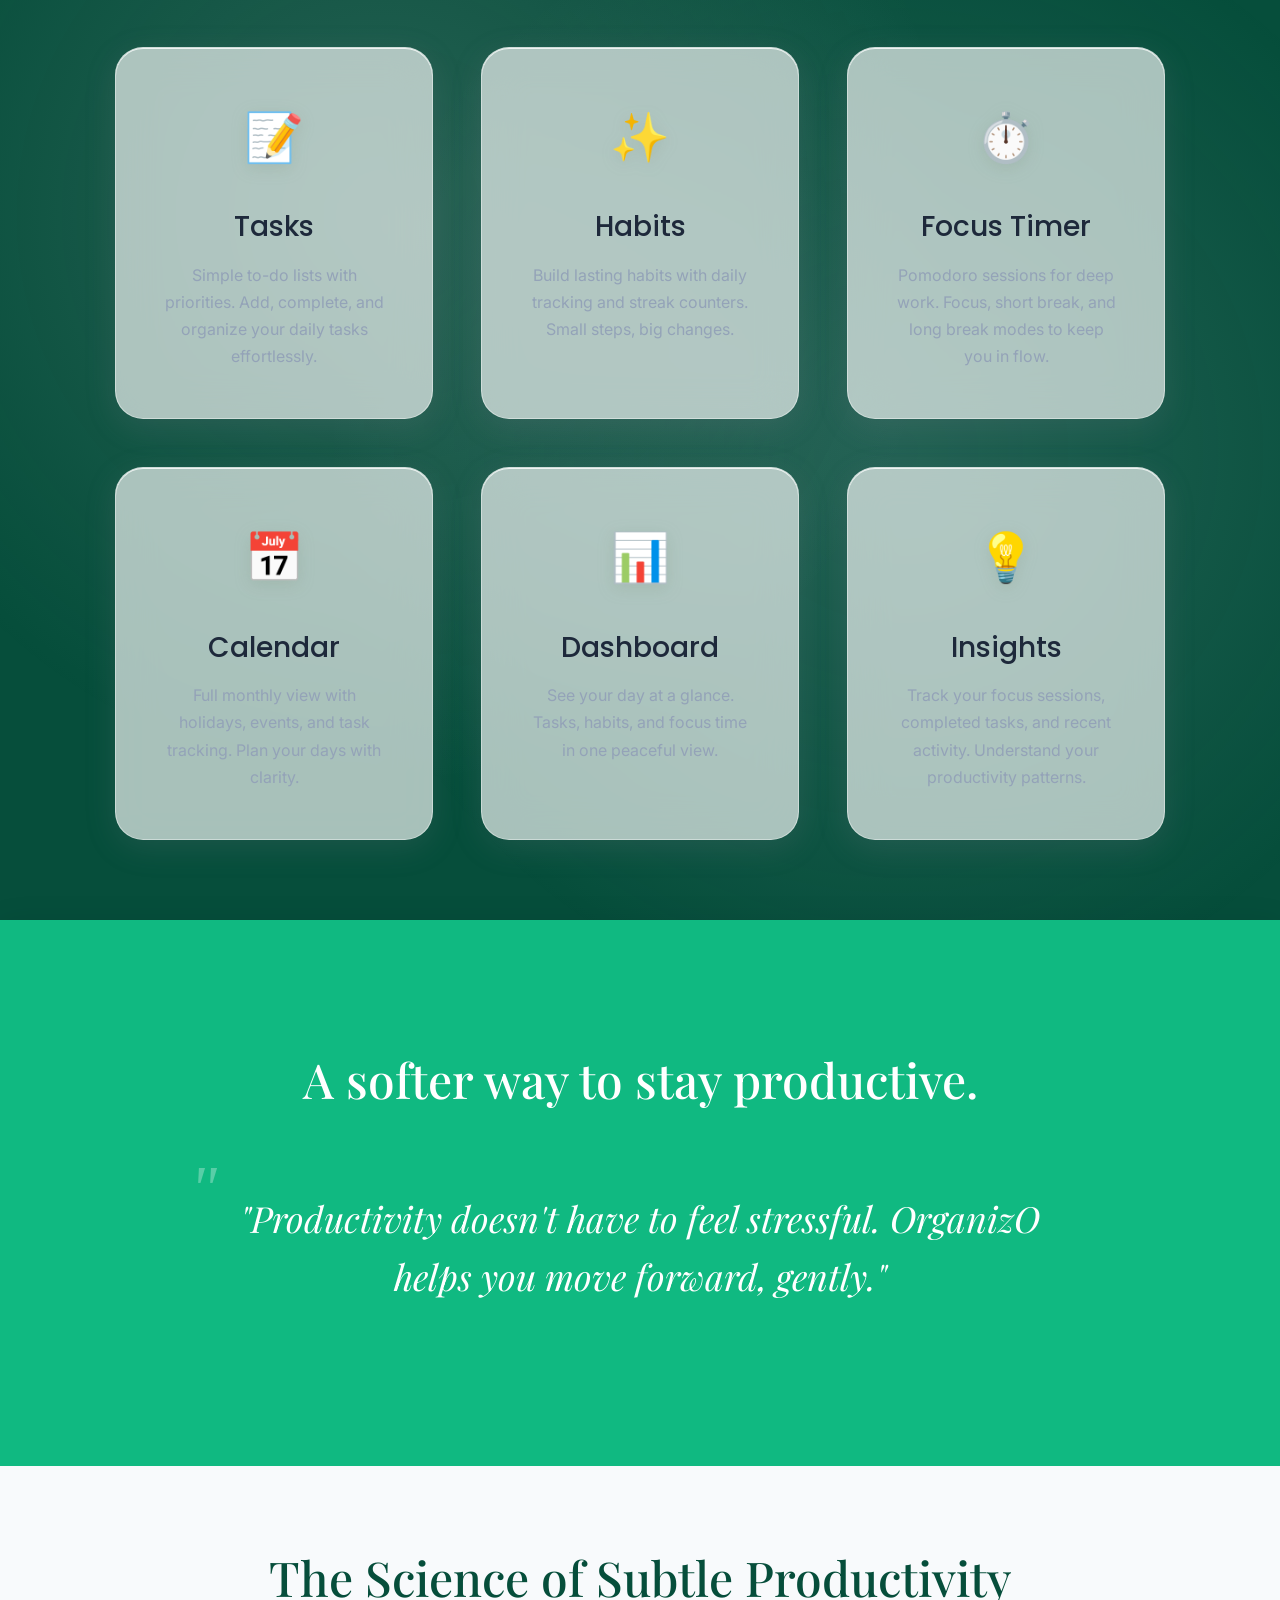
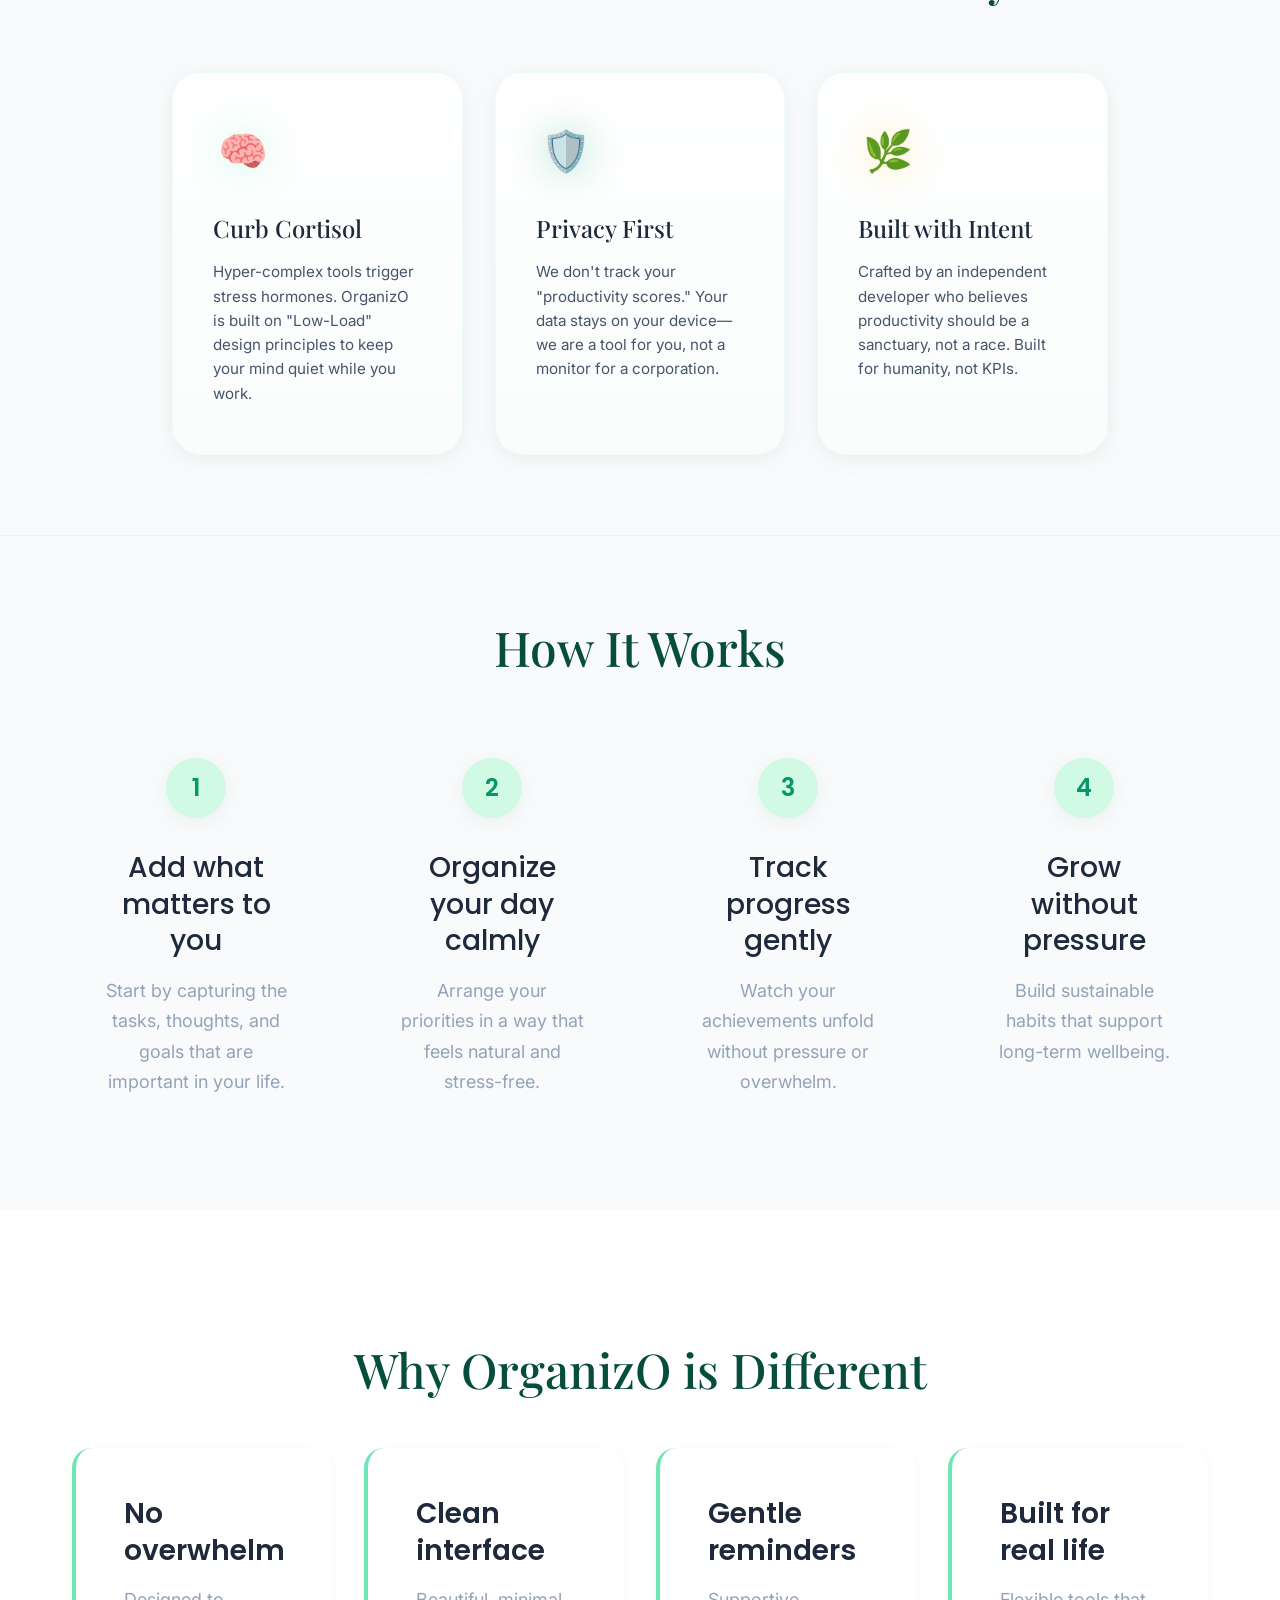
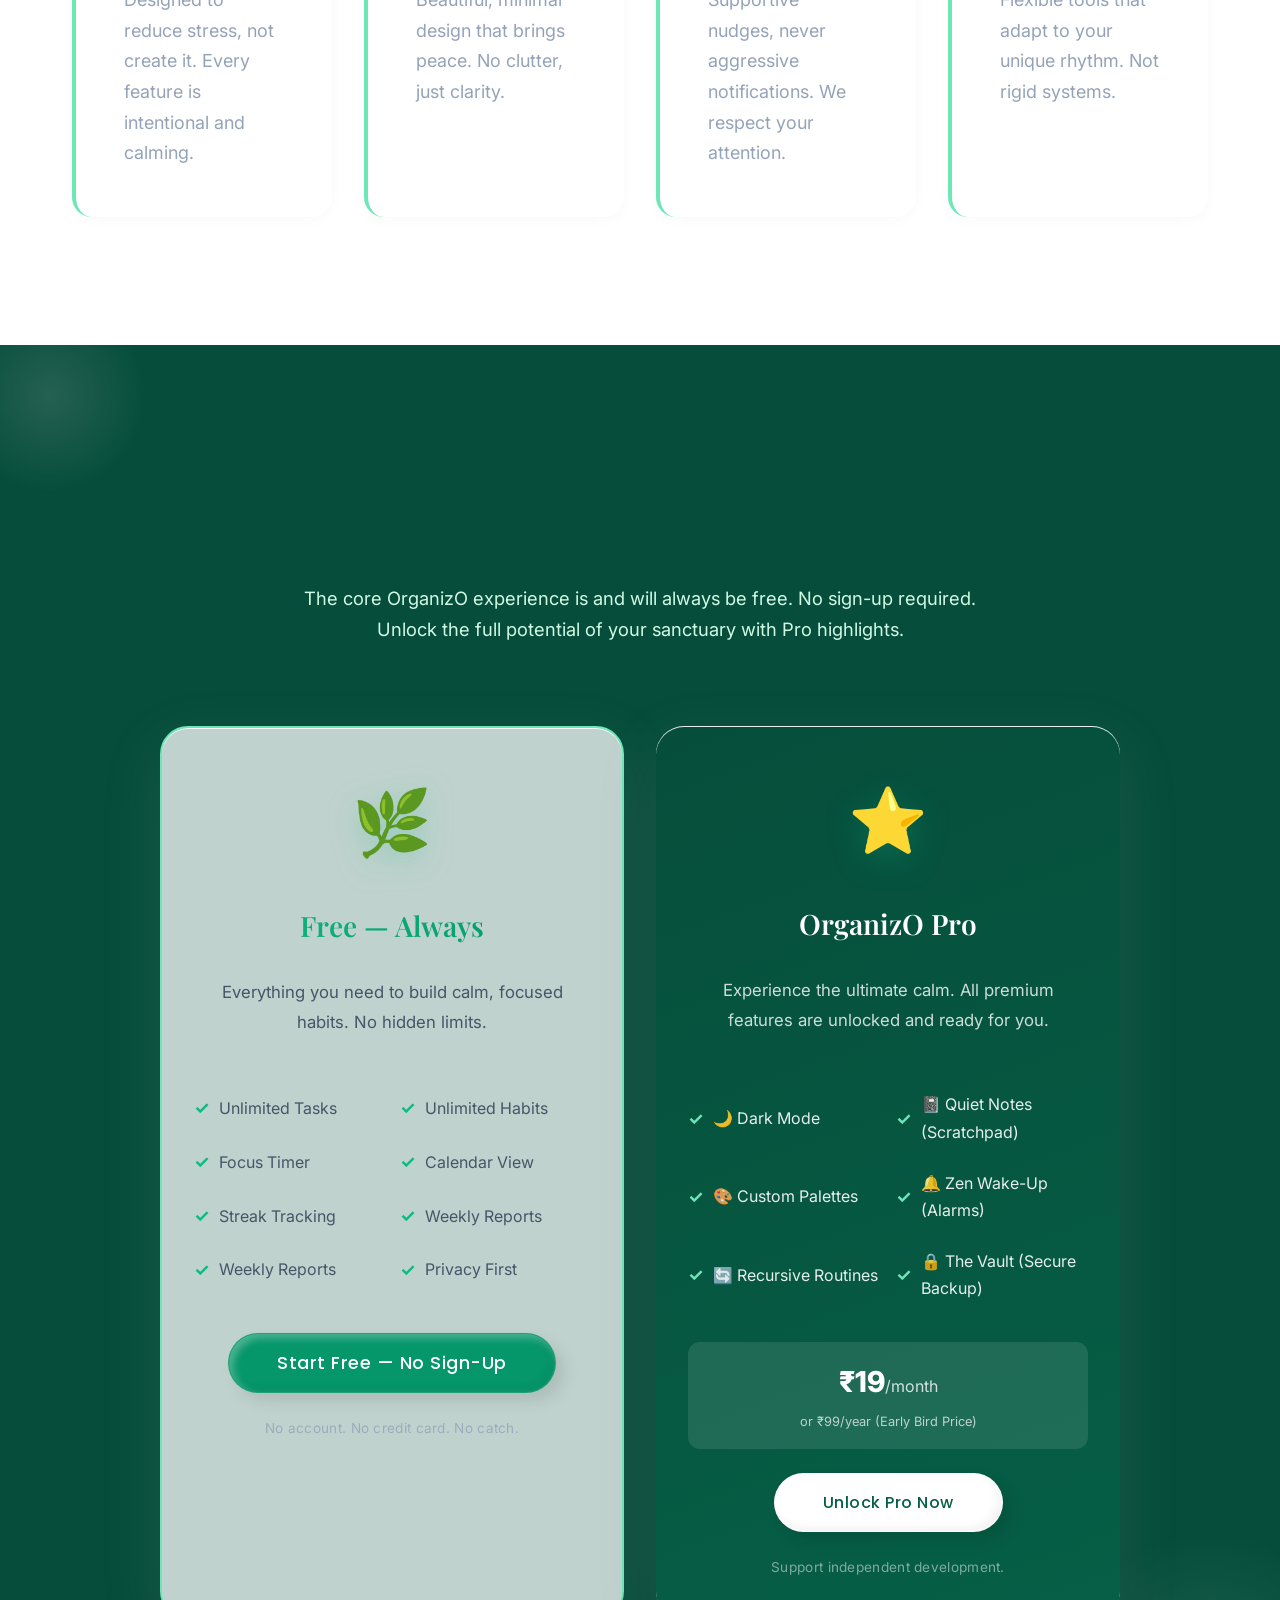
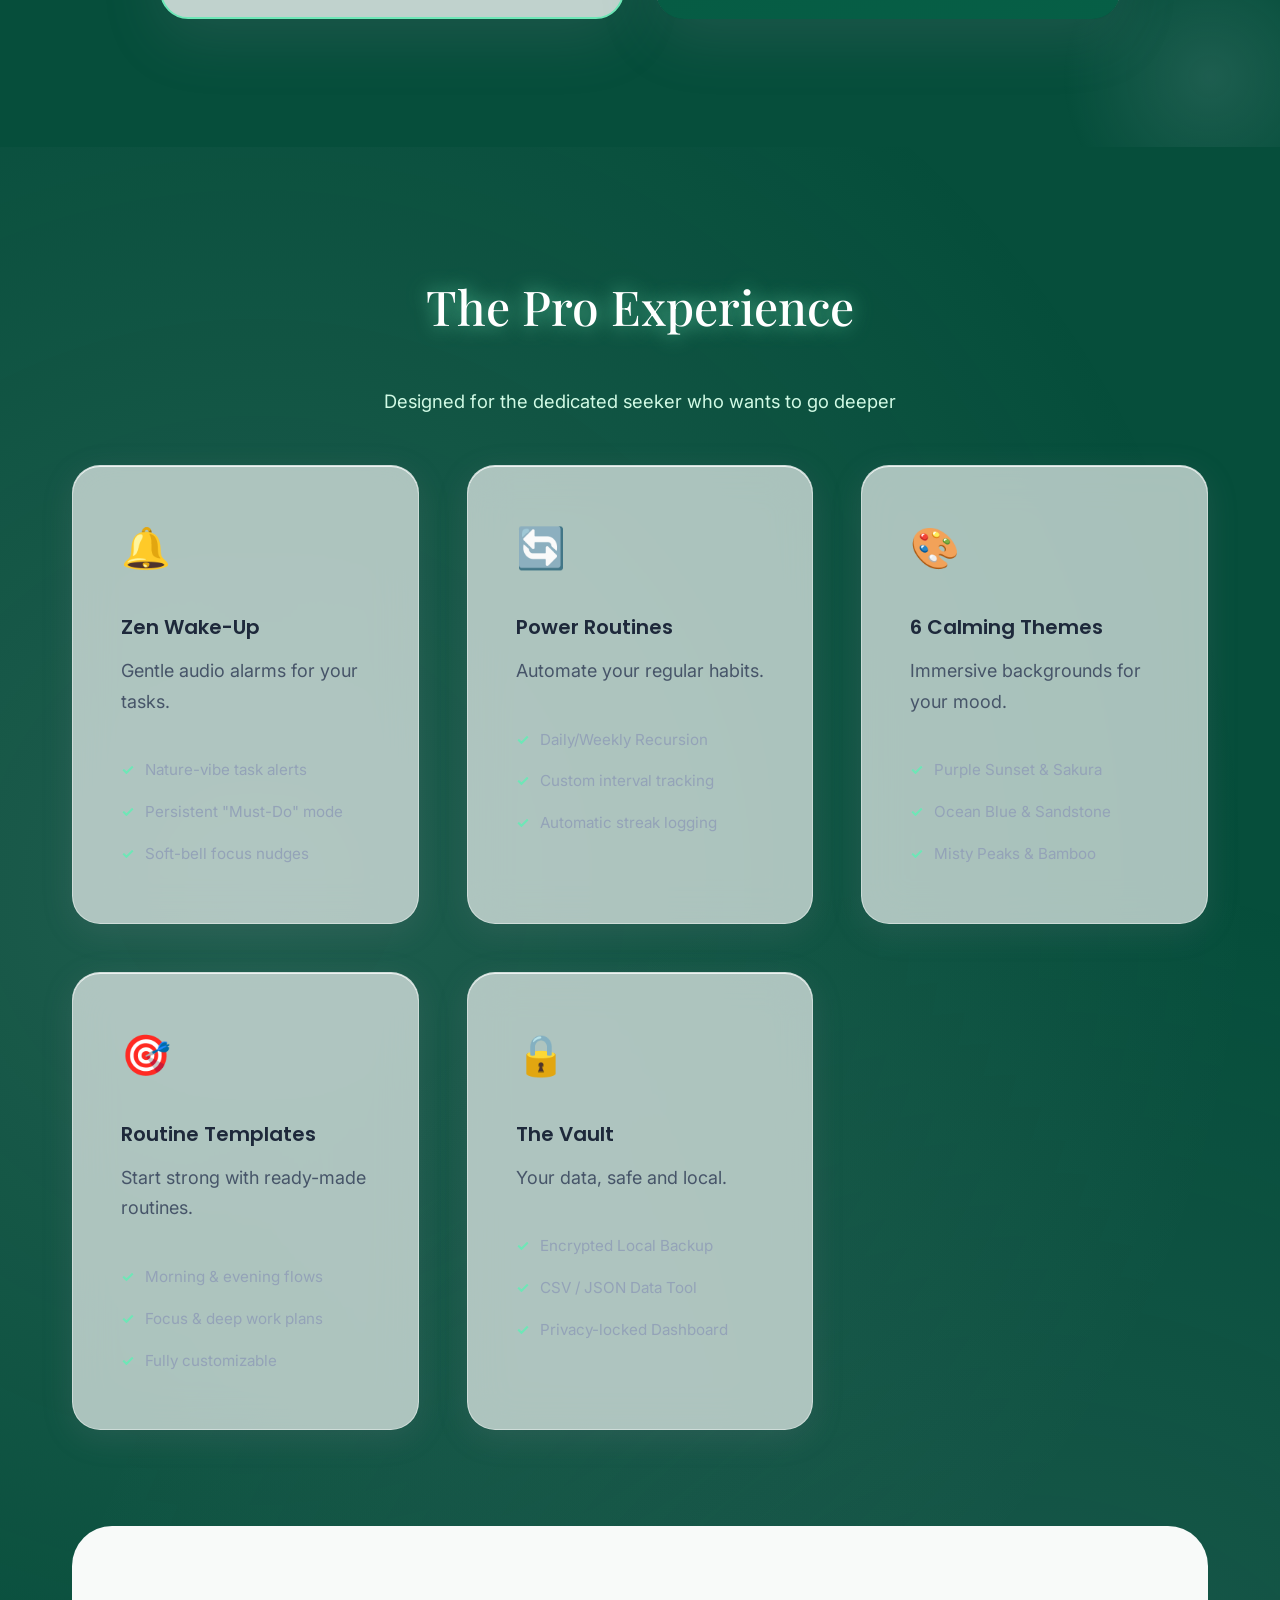
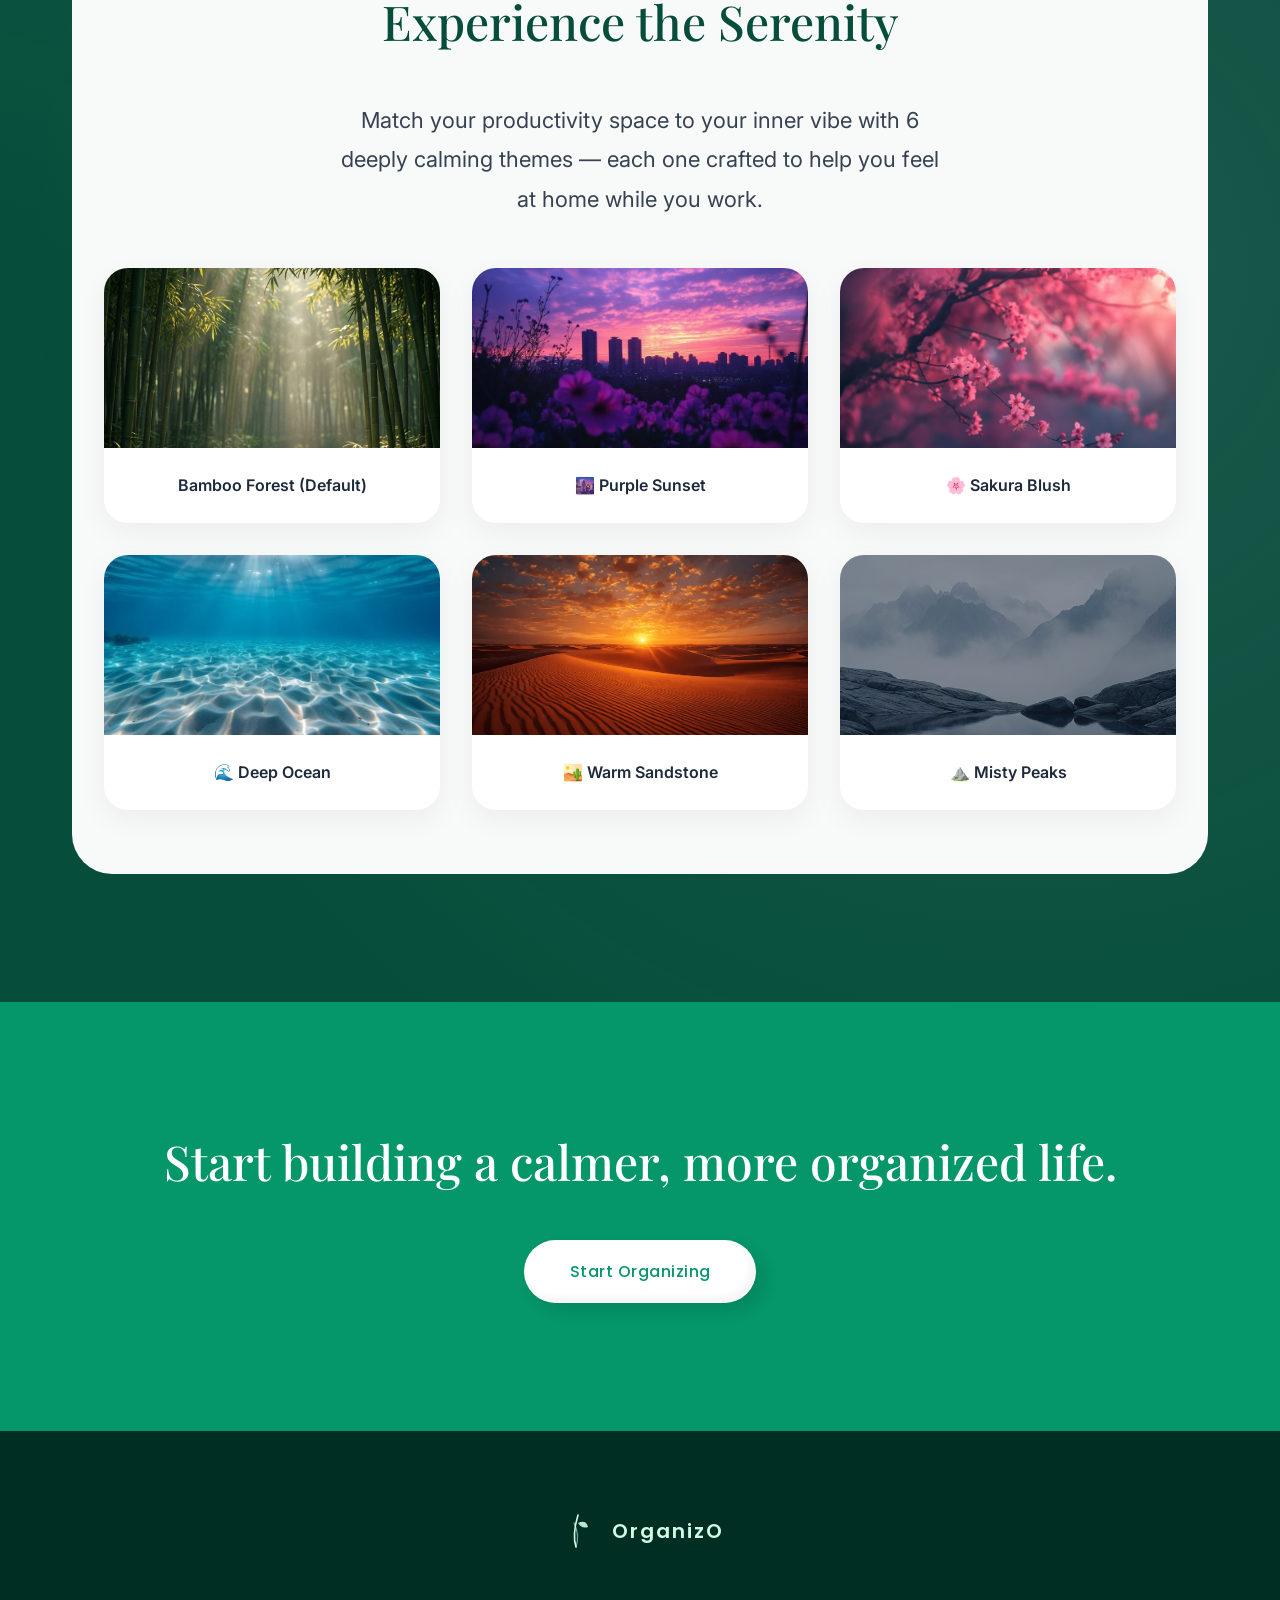
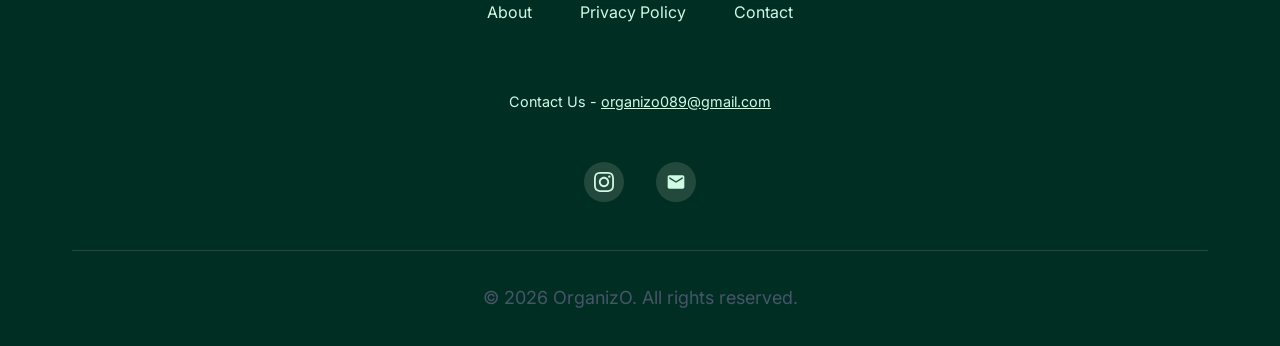
==== commit 6c658db1: "Refactor: Modularized project structure into CSS, JS, and Audio directories" ====
--- a/index.html
+++ b/index.html
@@ -25,8 +25,8 @@
         href="https://fonts.googleapis.com/css2?family=Inter:wght@300;400;500;600&family=Poppins:wght@300;400;500;600;700&family=Playfair+Display:wght@400;500;600&display=swap"
         rel="stylesheet">
 
-    <link rel="stylesheet" href="styles.css">
-    <link rel="stylesheet" href="responsive.css">
+    <link rel="stylesheet" href="css/styles.css">
+    <link rel="stylesheet" href="css/responsive.css">
 </head>
 
 <body>
@@ -559,7 +559,7 @@
         <input type="email" name="email" />
     </form>
 
-    <script src="script.js"></script>
+    <script src="js/script.js"></script>
     <script>
         // Register Service Worker for PWA / Play Store support
         if ('serviceWorker' in navigator) {
--- a/css/styles.css
+++ b/css/styles.css
@@ -0,0 +1,1541 @@
+/* ===========================
+   ORGANIZO - CALM PRODUCTIVITY
+   =========================== */
+
+/* CSS Variables - Design System */
+:root {
+    /* Colors - Fresh & Airy Palette */
+    --color-cream: #FFFFFF;
+    /* Pure Clean White */
+    --color-warm-white: #F8FAFC;
+    /* Very subtle cool white */
+
+    /* Primary Brand Colors - Fresh Green */
+    --color-sage: #6EE7B7;
+    /* Soft Emerald - Fresh & Calming */
+    --color-sage-light: #D1FAE5;
+    /* Minty Green */
+    --color-sage-lighter: #ECFDF5;
+    /* Very pale mint */
+    --color-sage-dark: #059669;
+    /* Vibrant Emerald for text/buttons */
+
+    /* Secondary & Accents */
+    --color-olive: #99F6E4;
+    /* Fresh Teal/Mint */
+    --color-olive-muted: #CCFBF1;
+    /* Soft Teal */
+    --color-pastel-green: #F0FDFA;
+    /* Very light teal bg */
+    --color-mint: #D1FAE5;
+    /* Emerald Mint */
+
+    /* Warm Accents for Balance */
+    --color-peach: #FFEDD5;
+    /* Soft Orange/Peach */
+
+    /* Text */
+    --color-text-primary: #1E293B;
+    /* Slate 800 */
+    --color-text-secondary: #475569;
+    /* Slate 600 */
+    --color-text-light: #94A3B8;
+    /* Slate 400 */
+
+    /* Glassmorphism - Brighter for Dark Background */
+    --glass-bg: rgba(255, 255, 255, 0.9);
+    /* More opaque */
+    --glass-border: rgba(255, 255, 255, 0.4);
+
+    /* Claymorphism - Tactile Buttons */
+    --clay-btn-shadow: 8px 8px 16px rgba(0, 0, 0, 0.1),
+        inset 4px 4px 8px rgba(255, 255, 255, 0.3),
+        inset -4px -4px 8px rgba(0, 0, 0, 0.05);
+    --clay-btn-hover: 12px 12px 20px rgba(0, 0, 0, 0.15),
+        inset 6px 6px 12px rgba(255, 255, 255, 0.4),
+        inset -6px -6px 12px rgba(0, 0, 0, 0.07);
+
+    /* Typography */
+    --font-heading: 'Playfair Display', serif;
+    --font-body: 'Inter', sans-serif;
+    --font-accent: 'Poppins', sans-serif;
+
+    /* Spacing */
+    --spacing-xs: 0.5rem;
+    --spacing-sm: 1rem;
+    --spacing-md: 2rem;
+    --spacing-lg: 3rem;
+    --spacing-xl: 5rem;
+    --spacing-2xl: 8rem;
+
+    /* Border Radius - More rounded for calmer feel */
+    --radius-sm: 12px;
+    --radius-md: 20px;
+    --radius-lg: 28px;
+    --radius-xl: 36px;
+    --radius-full: 9999px;
+
+    /* Shadows - Softer & More Layered */
+    --shadow-sm: 0 2px 12px rgba(122, 138, 114, 0.06);
+    --shadow-md: 0 4px 20px rgba(122, 138, 114, 0.1);
+    --shadow-lg: 0 8px 40px rgba(122, 138, 114, 0.14);
+    --shadow-xl: 0 16px 60px rgba(122, 138, 114, 0.18);
+
+    /* Transitions - Calmer, smoother easing */
+    --transition-smooth: all 0.5s cubic-bezier(0.34, 1.56, 0.64, 1);
+    --transition-slow: all 0.8s cubic-bezier(0.34, 1.56, 0.64, 1);
+    --transition-gentle: all 0.6s cubic-bezier(0.25, 0.46, 0.45, 0.94);
+    --transition-bounce: all 0.5s cubic-bezier(0.68, -0.55, 0.265, 1.55);
+}
+
+/* ===========================
+   RESET & BASE STYLES
+   =========================== */
+
+* {
+    margin: 0;
+    padding: 0;
+    box-sizing: border-box;
+}
+
+html {
+    scroll-behavior: smooth;
+    font-size: 16px;
+}
+
+body {
+    font-family: var(--font-body);
+    background-color: #064E3B;
+    color: var(--color-text-primary);
+    line-height: 1.7;
+    overflow-x: hidden;
+    position: relative;
+
+    /* Real Bamboo Forest Image Background */
+    background-image:
+        linear-gradient(rgba(5, 46, 22, 0.5), rgba(6, 78, 59, 0.4)),
+        /* Dark Green Overlay */
+        url('./images/bamboo-bg.png');
+    background-size: cover;
+    background-position: center;
+    background-attachment: fixed;
+    background-repeat: no-repeat;
+}
+
+/* Floating Fireflies/Light Motes Overlay */
+body::before {
+    content: '';
+    position: fixed;
+    top: 0;
+    left: 0;
+    width: 100%;
+    height: 100%;
+    background-image:
+        radial-gradient(circle at 50% 50%, rgba(255, 255, 255, 0.1), transparent 10%),
+        /* Light glint */
+        radial-gradient(circle at 20% 80%, rgba(254, 240, 138, 0.15), transparent 8%),
+        /* Warm mote */
+        radial-gradient(circle at 80% 20%, rgba(167, 243, 208, 0.15), transparent 12%);
+    /* Cool mote */
+    opacity: 1;
+    z-index: 0;
+    /* Just above background image */
+    animation: flow-bokeh 25s infinite alternate ease-in-out;
+    pointer-events: none;
+    filter: blur(2px);
+}
+
+@keyframes flow-bokeh {
+    0% {
+        transform: scale(1) translate(0, 0);
+    }
+
+    50% {
+        transform: scale(1.1) translate(-20px, 30px);
+    }
+
+    100% {
+        transform: scale(1) translate(20px, -20px);
+    }
+}
+
+@keyframes bloom {
+
+    0%,
+    100% {
+        transform: scale(1);
+        opacity: 0.3;
+    }
+
+    50% {
+        transform: scale(1.4);
+        opacity: 0.5;
+    }
+}
+
+/* ===========================
+   TYPOGRAPHY
+   =========================== */
+
+h1,
+h2,
+h3,
+h4,
+h5,
+h6 {
+    font-family: var(--font-heading);
+    font-weight: 500;
+    line-height: 1.3;
+    color: var(--color-text-primary);
+}
+
+h1 {
+    font-size: clamp(2.5rem, 5vw, 4rem);
+}
+
+h2 {
+    font-size: clamp(2rem, 4vw, 3rem);
+}
+
+h3 {
+    font-size: clamp(1.25rem, 2.5vw, 1.75rem);
+}
+
+p {
+    font-family: var(--font-body);
+    font-size: clamp(1rem, 1.5vw, 1.125rem);
+    color: var(--color-text-secondary);
+}
+
+/* ===========================
+   LAYOUT UTILITIES
+   =========================== */
+
+.container {
+    max-width: 1200px;
+    margin: 0 auto;
+    padding: 0 var(--spacing-md);
+}
+
+.section {
+    padding: var(--spacing-xl) 0;
+    position: relative;
+}
+
+/* ===========================
+   BUTTONS
+   =========================== */
+
+.btn-primary,
+.btn-secondary {
+    font-family: var(--font-accent);
+    font-size: 1rem;
+    font-weight: 500;
+    padding: 1.1rem 2.8rem;
+    border: none;
+    border-radius: var(--radius-full);
+    cursor: pointer;
+    transition: var(--transition-smooth);
+    box-shadow: var(--shadow-md);
+    letter-spacing: 0.5px;
+    position: relative;
+    overflow: hidden;
+    z-index: 1;
+}
+
+/* Breathing animation for primary button */
+@keyframes breathe {
+
+    0%,
+    100% {
+        transform: scale(1);
+        box-shadow: var(--shadow-md);
+    }
+
+    50% {
+        transform: scale(1.02);
+        box-shadow: var(--shadow-lg);
+    }
+}
+
+.btn-primary {
+    background: var(--color-sage-dark);
+    color: white;
+    box-shadow: var(--clay-btn-shadow);
+    border: 1px solid rgba(255, 255, 255, 0.1);
+    animation: breathe 3s ease-in-out infinite;
+}
+
+/* Ripple effect on click */
+.btn-primary::before,
+.btn-secondary::before {
+    content: '';
+    position: absolute;
+    top: 50%;
+    left: 50%;
+    width: 0;
+    height: 0;
+    border-radius: 50%;
+    background: rgba(255, 255, 255, 0.3);
+    transform: translate(-50%, -50%);
+    transition: width 0.6s, height 0.6s;
+}
+
+.btn-primary:active::before,
+.btn-secondary:active::before {
+    width: 300px;
+    height: 300px;
+}
+
+.btn-primary:hover {
+    transform: translateY(-4px) scale(1.05);
+    box-shadow: var(--clay-btn-hover);
+    background: var(--color-text-primary);
+    animation: none;
+}
+
+.btn-secondary {
+    background: var(--glass-bg);
+    backdrop-filter: blur(10px);
+    color: #1E293B !important;
+    /* Explicit Dark Slate 800 */
+    border: 2px solid var(--color-sage-light);
+    box-shadow: var(--clay-btn-shadow);
+}
+
+.btn-secondary:hover {
+    background: var(--color-sage-light);
+    color: white;
+    transform: translateY(-4px) scale(1.05);
+    box-shadow: var(--clay-btn-hover);
+    border-color: var(--color-sage);
+}
+
+/* Zen Science Cards */
+.trust-card {
+    background: linear-gradient(to bottom, #ffffff, #f9fdfc);
+    padding: 3rem 2.5rem;
+    border-radius: 28px;
+    box-shadow: var(--shadow-md);
+    transition: var(--transition-smooth);
+    position: relative;
+    overflow: hidden;
+    border: 1px solid rgba(16, 185, 129, 0.05);
+}
+
+.trust-card:hover {
+    transform: translateY(-8px);
+    box-shadow: var(--shadow-lg);
+    border-color: var(--color-sage-light);
+}
+
+.trust-card h4 {
+    font-family: var(--font-heading);
+    font-size: 1.5rem;
+    margin-bottom: 1rem;
+    color: var(--color-text-primary);
+}
+
+.trust-icon-container {
+    position: relative;
+    width: 60px;
+    height: 60px;
+    display: flex;
+    align-items: center;
+    justify-content: center;
+    font-size: 2.5rem;
+    margin-bottom: 2rem;
+    z-index: 1;
+}
+
+.trust-bloom {
+    position: absolute;
+    top: 50%;
+    left: 50%;
+    width: 40px;
+    height: 40px;
+    background: var(--color-sage);
+    filter: blur(20px);
+    border-radius: 50%;
+    transform: translate(-50%, -50%);
+    z-index: -1;
+    animation: bloom 4s infinite ease-in-out;
+    opacity: 0.3;
+}
+
+/* ===========================
+   HERO SECTION
+   =========================== */
+
+.hero {
+    min-height: 100vh;
+    display: flex;
+    align-items: center;
+    justify-content: center;
+    position: relative;
+    overflow: hidden;
+    background: transparent;
+    /* Changed from warm-white to transparent */
+    padding: var(--spacing-lg) var(--spacing-md);
+}
+
+.hero-content {
+    text-align: center;
+    z-index: 10;
+    position: relative;
+}
+
+.logo-container {
+    margin-bottom: var(--spacing-md);
+}
+
+/* Gentle rotation animation for logo */
+@keyframes gentle-rotate {
+
+    0%,
+    100% {
+        transform: rotate(0deg);
+    }
+
+    50% {
+        transform: rotate(5deg);
+    }
+}
+
+.logo-icon {
+    width: 80px;
+    height: 80px;
+    color: #6EE7B7;
+    /* Fresh Mint Green */
+    filter: drop-shadow(0 0 15px rgba(110, 231, 183, 0.6));
+    /* Glow */
+    transition: var(--transition-smooth);
+}
+
+.logo-icon:hover {
+    animation: gentle-rotate 2s ease-in-out infinite;
+    filter: drop-shadow(0 0 25px rgba(110, 231, 183, 0.9));
+    /* Stronger Glow */
+    color: #FFFFFF;
+}
+
+.hero-title {
+    font-family: var(--font-accent);
+    font-weight: 600;
+    letter-spacing: 4px;
+    margin-bottom: var(--spacing-sm);
+    color: #FFFFFF;
+    /* White for dark bg */
+    text-shadow: 0 4px 20px rgba(0, 0, 0, 0.2);
+}
+
+.hero-subtitle {
+    font-family: var(--font-heading);
+    font-size: clamp(1.25rem, 2.5vw, 1.75rem);
+    color: #ECFDF5;
+    /* Light Mint */
+    margin-bottom: var(--spacing-md);
+    font-style: italic;
+    text-shadow: 0 4px 10px rgba(0, 0, 0, 0.1);
+}
+
+.hero-description {
+    max-width: 600px;
+    margin: 0 auto var(--spacing-lg);
+    font-size: clamp(1rem, 1.5vw, 1.25rem);
+    color: #D1FAE5;
+    /* Very Light Green */
+    line-height: 1.8;
+}
+
+/* Scroll Indicator - Horizontal Wave */
+.scroll-indicator {
+    position: absolute;
+    bottom: 40px;
+    left: 50%;
+    transform: translateX(-50%);
+    z-index: 10;
+    display: flex;
+    align-items: center;
+    gap: 8px;
+}
+
+/* Beautiful horizontal wave container */
+.scroll-indicator::before {
+    content: '';
+    display: block;
+    width: 120px;
+    height: 3px;
+    background: linear-gradient(90deg,
+            transparent 0%,
+            var(--color-sage) 50%,
+            transparent 100%);
+    border-radius: 10px;
+    position: relative;
+    overflow: hidden;
+}
+
+/* Animated wave dot */
+.scroll-indicator::after {
+    content: '';
+    position: absolute;
+    left: 0;
+    top: 50%;
+    transform: translateY(-50%);
+    width: 12px;
+    height: 12px;
+    background: radial-gradient(circle, var(--color-sage) 0%, var(--color-sage-light) 100%);
+    border-radius: 50%;
+    box-shadow:
+        0 0 10px rgba(196, 181, 199, 0.5),
+        0 0 20px rgba(196, 181, 199, 0.3);
+    animation: wave-scroll 3s ease-in-out infinite;
+}
+
+/* Smooth horizontal wave motion - Back and Forth */
+@keyframes wave-scroll {
+    0% {
+        left: 0;
+        opacity: 0.3;
+        transform: translateY(-50%) scale(0.9);
+    }
+
+    25% {
+        opacity: 1;
+        transform: translateY(-50%) scale(1);
+    }
+
+    50% {
+        left: calc(100% - 12px);
+        opacity: 1;
+        transform: translateY(-50%) scale(1);
+    }
+
+    75% {
+        opacity: 1;
+        transform: translateY(-50%) scale(1);
+    }
+
+    100% {
+        left: 0;
+        opacity: 0.3;
+        transform: translateY(-50%) scale(0.9);
+    }
+}
+
+/* Hero Background Shapes */
+.hero-shapes {
+    position: absolute;
+    top: 0;
+    left: 0;
+    width: 100%;
+    height: 100%;
+    overflow: hidden;
+    z-index: 1;
+}
+
+.shape {
+    position: absolute;
+    border-radius: 50%;
+    opacity: 0.15;
+    animation: float 20s infinite ease-in-out;
+}
+
+.shape-1 {
+    width: 300px;
+    height: 300px;
+    background: radial-gradient(circle, var(--color-sage-light), transparent);
+    top: 10%;
+    left: -5%;
+    animation-delay: 0s;
+}
+
+.shape-2 {
+    width: 400px;
+    height: 400px;
+    background: radial-gradient(circle, var(--color-pastel-green), transparent);
+    bottom: -10%;
+    right: -10%;
+    animation-delay: 5s;
+}
+
+.shape-3 {
+    width: 250px;
+    height: 250px;
+    background: radial-gradient(circle, var(--color-olive-muted), transparent);
+    top: 50%;
+    right: 10%;
+    animation-delay: 10s;
+}
+
+@keyframes float {
+
+    0%,
+    100% {
+        transform: translate(0, 0) scale(1);
+    }
+
+    33% {
+        transform: translate(30px, -30px) scale(1.1);
+    }
+
+    66% {
+        transform: translate(-20px, 20px) scale(0.9);
+    }
+}
+
+/* ===========================
+   SECTION STYLES
+   =========================== */
+
+.section-title {
+    text-align: center;
+    margin-bottom: var(--spacing-lg);
+    color: #064E3B;
+    /* Dark Forest Green */
+    text-shadow: none;
+}
+
+.section-text {
+    text-align: center;
+    max-width: 800px;
+    margin: 0 auto;
+    font-size: clamp(1.125rem, 2vw, 1.375rem);
+    line-height: 1.8;
+    color: #374151;
+    /* Dark Gray */
+}
+
+.section-subtitle {
+    text-align: center;
+    max-width: 700px;
+    margin: 0 auto var(--spacing-md);
+    font-size: clamp(1rem, 1.5vw, 1.125rem);
+    color: #A7F3D0;
+    /* Slightly darker mint */
+    line-height: 1.7;
+}
+
+/* ===========================
+   ABOUT SECTION
+   =========================== */
+
+.about-section {
+    background: rgba(255, 255, 255, 0.9);
+    /* White Glass for readability */
+    backdrop-filter: blur(10px);
+    padding: var(--spacing-2xl) 0;
+}
+
+/* ===========================
+   FEATURES SECTION
+   =========================== */
+
+.features-section {
+    background: transparent;
+    /* Removed white bg */
+    position: relative;
+    overflow: hidden;
+}
+
+/* Add subtle pattern to features background */
+.features-section::before {
+    content: '';
+    position: absolute;
+    top: 0;
+    left: 0;
+    width: 100%;
+    height: 100%;
+    background-image:
+        radial-gradient(circle at 30% 40%, rgba(217, 205, 217, 0.15) 0%, transparent 50%),
+        radial-gradient(circle at 70% 60%, rgba(199, 211, 227, 0.15) 0%, transparent 50%);
+    pointer-events: none;
+}
+
+.features-grid-mvp {
+    display: flex;
+    flex-wrap: wrap;
+    justify-content: center;
+    gap: var(--spacing-lg);
+    margin-top: var(--spacing-xl);
+    position: relative;
+    z-index: 1;
+    max-width: 1050px;
+    /* Reduced to force 3 items per row */
+    margin-left: auto;
+    margin-right: auto;
+}
+
+.features-grid-mvp .feature-card {
+    flex: 1 1 280px;
+    /* Increased base width so 4 items won't fit */
+    max-width: 320px;
+    min-width: 250px;
+}
+
+.features-grid-simple {
+    display: grid;
+    grid-template-columns: repeat(3, 1fr);
+    gap: var(--spacing-xl);
+    margin-top: var(--spacing-xl);
+    position: relative;
+    z-index: 1;
+    max-width: 1100px;
+    margin-left: auto;
+    margin-right: auto;
+}
+
+.features-grid {
+    display: grid;
+    grid-template-columns: repeat(auto-fit, minmax(250px, 1fr));
+    gap: var(--spacing-lg);
+    margin-top: var(--spacing-lg);
+    position: relative;
+    z-index: 1;
+}
+
+.features-grid-enhanced {
+    display: grid;
+    grid-template-columns: repeat(auto-fit, minmax(280px, 1fr));
+    gap: var(--spacing-lg);
+    margin-top: var(--spacing-lg);
+    position: relative;
+    z-index: 1;
+}
+
+.feature-card {
+    background: rgba(255, 255, 255, 0.65);
+    backdrop-filter: blur(20px);
+    -webkit-backdrop-filter: blur(20px);
+    padding: var(--spacing-lg);
+    border-radius: var(--radius-lg);
+    text-align: center;
+    box-shadow:
+        0 8px 32px 0 rgba(155, 138, 158, 0.15),
+        inset 0 1px 0 0 rgba(255, 255, 255, 0.8);
+    transition: var(--transition-smooth);
+    border: 1px solid rgba(255, 255, 255, 0.4);
+    position: relative;
+    overflow: hidden;
+}
+
+/* Subtle floating animation */
+@keyframes float-card {
+
+    0%,
+    100% {
+        transform: translateY(0px);
+    }
+
+    50% {
+        transform: translateY(-8px);
+    }
+}
+
+.feature-card:hover {
+    transform: translateY(-12px) scale(1.03);
+    box-shadow: var(--shadow-xl);
+    border-color: var(--color-sage-light);
+    animation: float-card 2s ease-in-out infinite;
+}
+
+/* Glow effect on hover */
+.feature-card::before {
+    content: '';
+    position: absolute;
+    top: -50%;
+    left: -50%;
+    width: 200%;
+    height: 200%;
+    background: radial-gradient(circle, rgba(168, 181, 160, 0.1) 0%, transparent 70%);
+    opacity: 0;
+    transition: opacity 0.6s ease;
+}
+
+.feature-card:hover::before {
+    opacity: 1;
+}
+
+.feature-icon {
+    font-size: 3rem;
+    margin-bottom: var(--spacing-md);
+    display: block;
+    transition: var(--transition-bounce);
+    filter: drop-shadow(0 4px 8px rgba(122, 138, 114, 0.2));
+}
+
+/* Icon pulse on card hover */
+@keyframes pulse-icon {
+
+    0%,
+    100% {
+        transform: scale(1);
+    }
+
+    50% {
+        transform: scale(1.15);
+    }
+}
+
+.feature-card:hover .feature-icon {
+    animation: pulse-icon 1s ease-in-out infinite;
+}
+
+.feature-title {
+    font-family: var(--font-accent);
+    font-weight: 500;
+    margin-bottom: var(--spacing-sm);
+    color: var(--color-text-primary);
+}
+
+.feature-description {
+    font-size: 1rem;
+    color: var(--color-text-light);
+    line-height: 1.7;
+}
+
+/* ===========================
+/* Visible Text for Features Section */
+.features-section .section-title {
+    color: #FFFFFF;
+    text-shadow: 0 0 20px rgba(110, 231, 183, 0.8);
+}
+
+.features-section .section-text {
+    color: #D1FAE5;
+}
+
+/* ===========================
+   PHILOSOPHY SECTION
+   =========================== */
+
+.philosophy-section {
+    background: #10B981;
+    /* Emerald Green */
+    padding: var(--spacing-2xl) 0;
+    box-shadow: 0 4px 30px rgba(0, 0, 0, 0.1);
+}
+
+.philosophy-section .section-title {
+    color: #FFFFFF;
+}
+
+.philosophy-quote {
+    font-family: var(--font-heading);
+    font-size: clamp(1.5rem, 3vw, 2.25rem);
+    text-align: center;
+    max-width: 900px;
+    margin: 0 auto;
+    color: white;
+    font-style: italic;
+    line-height: 1.6;
+    position: relative;
+    padding: var(--spacing-md);
+}
+
+.philosophy-quote::before {
+    content: '"';
+    font-size: 4rem;
+    position: absolute;
+    top: -20px;
+    left: 0;
+    color: rgba(255, 255, 255, 0.3);
+    font-family: Georgia, serif;
+}
+
+/* ===========================
+   HOW IT WORKS SECTION
+   =========================== */
+
+.how-it-works-section {
+    background: var(--color-warm-white);
+}
+
+.steps-container {
+    display: grid;
+    grid-template-columns: repeat(4, 1fr);
+    gap: var(--spacing-lg);
+    margin-top: var(--spacing-lg);
+}
+
+@media (max-width: 1024px) {
+    .steps-container {
+        grid-template-columns: repeat(2, 1fr);
+    }
+}
+
+.step {
+    text-align: center;
+    padding: var(--spacing-md);
+}
+
+.step-number {
+    width: 60px;
+    height: 60px;
+    background: var(--color-sage-light);
+    color: var(--color-sage-dark);
+    border-radius: 50%;
+    display: flex;
+    align-items: center;
+    justify-content: center;
+    font-size: 1.5rem;
+    font-weight: 600;
+    margin: 0 auto var(--spacing-md);
+    box-shadow: var(--shadow-md);
+    font-family: var(--font-accent);
+}
+
+.step-title {
+    font-family: var(--font-accent);
+    font-weight: 500;
+    margin-bottom: var(--spacing-sm);
+    color: var(--color-text-primary);
+}
+
+.step-description {
+    color: var(--color-text-light);
+    line-height: 1.7;
+}
+
+/* ===========================
+   WHY DIFFERENT SECTION
+   =========================== */
+
+.why-different-section {
+    background: var(--color-cream);
+    padding: var(--spacing-2xl) 0;
+}
+
+.benefits-grid {
+    display: grid;
+    grid-template-columns: repeat(auto-fit, minmax(250px, 1fr));
+    gap: var(--spacing-md);
+    margin-top: var(--spacing-lg);
+}
+
+.benefit-card {
+    background: white;
+    padding: var(--spacing-lg);
+    border-radius: var(--radius-md);
+    box-shadow: var(--shadow-sm);
+    transition: var(--transition-smooth);
+    border-left: 4px solid var(--color-sage);
+}
+
+.benefit-card:hover {
+    transform: translateX(8px);
+    box-shadow: var(--shadow-md);
+    border-left-color: var(--color-olive);
+}
+
+.benefit-title {
+    font-family: var(--font-accent);
+    font-weight: 600;
+    margin-bottom: var(--spacing-sm);
+    color: var(--color-text-primary);
+}
+
+.benefit-description {
+    color: var(--color-text-light);
+    line-height: 1.7;
+}
+
+/* ===========================
+   FREE FOREVER SECTION
+   =========================== */
+
+/* Visible Text for Transparent Sections */
+.free-forever-section .section-title,
+.premium-features-section .section-title,
+.app-section .section-title {
+    color: #FFFFFF;
+    text-shadow: 0 0 20px rgba(110, 231, 183, 0.8);
+}
+
+.free-forever-section .section-subtitle,
+.premium-features-section .section-subtitle {
+    color: #D1FAE5;
+    font-size: 1.15rem;
+}
+
+.free-forever-section {
+    background: transparent;
+    padding: var(--spacing-2xl) 0;
+    position: relative;
+    overflow: hidden;
+}
+
+/* Floating bubbles background */
+.free-forever-section::before {
+    content: '';
+    position: absolute;
+    top: -50px;
+    left: -50px;
+    width: 200px;
+    height: 200px;
+    background: radial-gradient(circle, rgba(217, 205, 217, 0.15) 0%, transparent 70%);
+    border-radius: 50%;
+    animation: float-bubble-1 20s ease-in-out infinite;
+}
+
+.free-forever-section::after {
+    content: '';
+    position: absolute;
+    bottom: -80px;
+    right: -80px;
+    width: 300px;
+    height: 300px;
+    background: radial-gradient(circle, rgba(199, 211, 227, 0.12) 0%, transparent 70%);
+    border-radius: 50%;
+    animation: float-bubble-2 25s ease-in-out infinite;
+}
+
+.free-card-container {
+    display: grid;
+    grid-template-columns: 1fr 1fr;
+    gap: 2rem;
+    max-width: 960px;
+    margin: var(--spacing-xl) auto 0;
+    position: relative;
+    z-index: 1;
+}
+
+@media (max-width: 768px) {
+    .free-card-container {
+        grid-template-columns: 1fr;
+    }
+}
+
+.free-hero-card {
+    background: rgba(255, 255, 255, 0.75);
+    backdrop-filter: blur(20px);
+    -webkit-backdrop-filter: blur(20px);
+    padding: 2.5rem 2rem;
+    border-radius: 28px;
+    border: 2px solid rgba(255, 255, 255, 0.5);
+    box-shadow:
+        0 20px 60px rgba(155, 138, 158, 0.15),
+        inset 0 1px 0 rgba(255, 255, 255, 0.9);
+    width: 100%;
+    text-align: center;
+    transition: all 0.4s cubic-bezier(0.34, 1.56, 0.64, 1);
+}
+
+.free-hero-card:hover {
+    transform: translateY(-8px);
+    box-shadow:
+        0 30px 80px rgba(155, 138, 158, 0.2),
+        inset 0 1px 0 rgba(255, 255, 255, 1);
+}
+
+.free-icon {
+    font-size: 4rem;
+    margin-bottom: var(--spacing-md);
+    filter: drop-shadow(0 8px 15px rgba(16, 185, 129, 0.25));
+}
+
+.free-card-title {
+    font-family: var(--font-heading);
+    font-size: 1.75rem;
+    font-weight: 600;
+    color: var(--color-text-primary);
+    margin-bottom: var(--spacing-md);
+    background: linear-gradient(90deg, #10B981, #059669);
+    -webkit-background-clip: text;
+    background-clip: text;
+    -webkit-text-fill-color: transparent;
+}
+
+/* Pro card overrides — restore white text for dark bg card */
+.free-hero-card[style*="064E3B"] .free-card-title,
+.free-hero-card[style*="065F46"] .free-card-title {
+    background: none;
+    -webkit-background-clip: unset;
+    background-clip: unset;
+    -webkit-text-fill-color: white;
+    color: white;
+}
+
+.free-card-description {
+    color: var(--color-text-secondary);
+    font-size: 1.05rem;
+    line-height: 1.8;
+    margin-bottom: var(--spacing-lg);
+    max-width: 550px;
+    margin-left: auto;
+    margin-right: auto;
+}
+
+.free-features-grid {
+    display: grid;
+    grid-template-columns: repeat(2, 1fr);
+    gap: 0.5rem 1rem;
+    text-align: left;
+    margin: 0 auto;
+}
+
+.free-feature-item {
+    display: flex;
+    align-items: center;
+    gap: 10px;
+    font-size: 1rem;
+    color: var(--color-text-secondary);
+    padding: 8px 0;
+}
+
+.free-check {
+    color: #10B981;
+    font-weight: 700;
+    font-size: 1.1rem;
+}
+
+.free-note {
+    font-size: 0.85rem;
+    color: var(--color-text-light);
+    margin-top: 1.5rem;
+    letter-spacing: 0.3px;
+    opacity: 0.8;
+}
+
+/* ===========================
+   PREMIUM FEATURES SECTION
+   =========================== */
+
+.premium-features-section {
+    background: transparent;
+    padding: var(--spacing-2xl) 0;
+    position: relative;
+    overflow: hidden;
+}
+
+/* Add subtle pattern to premium background */
+.premium-features-section::before {
+    content: '';
+    position: absolute;
+    top: 0;
+    left: 0;
+    width: 100%;
+    height: 100%;
+    background-image:
+        radial-gradient(circle at 20% 30%, rgba(217, 205, 217, 0.12) 0%, transparent 50%),
+        radial-gradient(circle at 80% 70%, rgba(184, 169, 201, 0.12) 0%, transparent 50%);
+    pointer-events: none;
+}
+
+.premium-grid {
+    display: grid;
+    grid-template-columns: repeat(auto-fit, minmax(320px, 1fr));
+    gap: var(--spacing-lg);
+    margin-top: var(--spacing-lg);
+    position: relative;
+    z-index: 1;
+}
+
+.premium-card {
+    background: rgba(255, 255, 255, 0.65);
+    backdrop-filter: blur(20px);
+    -webkit-backdrop-filter: blur(20px);
+    padding: var(--spacing-lg);
+    border-radius: var(--radius-lg);
+    box-shadow:
+        0 8px 32px 0 rgba(155, 138, 158, 0.15),
+        inset 0 1px 0 0 rgba(255, 255, 255, 0.8);
+    transition: var(--transition-smooth);
+    border: 1px solid rgba(255, 255, 255, 0.4);
+    position: relative;
+    overflow: hidden;
+}
+
+.premium-card::before {
+    content: '';
+    position: absolute;
+    top: 0;
+    left: 0;
+    width: 100%;
+    height: 4px;
+    background: linear-gradient(90deg, var(--color-sage) 0%, var(--color-olive) 100%);
+    transform: scaleX(0);
+    transform-origin: left;
+    transition: var(--transition-smooth);
+}
+
+.premium-card:hover {
+    transform: translateY(-12px) scale(1.02);
+    box-shadow: var(--shadow-xl);
+    border-color: var(--color-sage-light);
+}
+
+.premium-card:hover::before {
+    transform: scaleX(1);
+}
+
+.premium-icon {
+    font-size: 2.5rem;
+    margin-bottom: var(--spacing-md);
+    display: block;
+    transition: var(--transition-bounce);
+}
+
+.premium-card:hover .premium-icon {
+    transform: rotate(10deg) scale(1.1);
+}
+
+.premium-title {
+    font-family: var(--font-accent);
+    font-weight: 600;
+    margin-bottom: var(--spacing-sm);
+    color: var(--color-text-primary);
+    font-size: 1.25rem;
+}
+
+.premium-description {
+    color: var(--color-text-secondary);
+    margin-bottom: var(--spacing-md);
+    line-height: 1.7;
+}
+
+.premium-list {
+    list-style: none;
+    padding: 0;
+    margin: 0;
+}
+
+.premium-list li {
+    padding: var(--spacing-xs) 0;
+    color: var(--color-text-light);
+    font-size: 0.95rem;
+    position: relative;
+    padding-left: 1.5rem;
+}
+
+.premium-list li::before {
+    content: '✓';
+    position: absolute;
+    left: 0;
+    color: var(--color-sage);
+    font-weight: bold;
+}
+
+/* ===========================
+   APP SECTION
+   =========================== */
+
+.app-section {
+    background: transparent;
+    padding: var(--spacing-2xl) 0;
+}
+
+.app-content {
+    text-align: center;
+    max-width: 700px;
+    margin: 0 auto;
+}
+
+.app-content .section-text {
+    margin-bottom: var(--spacing-lg);
+}
+
+/* ===========================
+   CTA SECTION
+   =========================== */
+
+.cta-section {
+    background: var(--color-sage-dark);
+    padding: var(--spacing-2xl) 0;
+}
+
+.cta-content {
+    text-align: center;
+}
+
+.cta-title {
+    color: white;
+    margin-bottom: var(--spacing-lg);
+    font-size: clamp(2rem, 4vw, 3rem);
+}
+
+.cta-section .btn-primary {
+    background: white;
+    color: var(--color-sage-dark);
+}
+
+.cta-section .btn-primary:hover {
+    background: var(--color-cream);
+    transform: translateY(-4px);
+}
+
+/* ===========================
+   FOOTER
+   =========================== */
+
+.footer {
+    background: rgba(2, 44, 34, 0.9);
+    /* Very Dark Forest */
+    color: #D1FAE5;
+    /* Light Mint */
+    padding: var(--spacing-xl) 0 var(--spacing-md);
+    backdrop-filter: blur(10px);
+}
+
+.footer-content {
+    display: flex;
+    flex-direction: column;
+    align-items: center;
+    gap: var(--spacing-lg);
+    margin-bottom: var(--spacing-lg);
+}
+
+.footer-logo {
+    display: flex;
+    align-items: center;
+    gap: var(--spacing-sm);
+}
+
+.logo-icon-small {
+    width: 40px;
+    height: 40px;
+    color: var(--color-sage-light);
+}
+
+.footer-brand {
+    font-family: var(--font-accent);
+    font-weight: 600;
+    font-size: 1.25rem;
+    letter-spacing: 2px;
+}
+
+.footer-nav {
+    display: flex;
+    gap: var(--spacing-lg);
+    flex-wrap: wrap;
+    justify-content: center;
+}
+
+.footer-link {
+    color: var(--color-sage-light);
+    text-decoration: none;
+    font-size: 1rem;
+    transition: var(--transition-smooth);
+}
+
+.footer-link:hover {
+    color: white;
+}
+
+.footer-social {
+    display: flex;
+    gap: var(--spacing-md);
+}
+
+.social-link {
+    width: 40px;
+    height: 40px;
+    display: flex;
+    align-items: center;
+    justify-content: center;
+    background: rgba(168, 181, 160, 0.2);
+    border-radius: 50%;
+    color: var(--color-sage-light);
+    transition: var(--transition-smooth);
+}
+
+.social-link:hover {
+    background: var(--color-sage);
+    color: white;
+    transform: translateY(-4px);
+}
+
+.social-link svg {
+    width: 20px;
+    height: 20px;
+}
+
+.footer-bottom {
+    text-align: center;
+    padding-top: var(--spacing-md);
+    border-top: 1px solid rgba(168, 181, 160, 0.2);
+    color: var(--color-text-light);
+    font-size: 0.875rem;
+}
+
+/* ===========================
+   ANIMATIONS
+   =========================== */
+
+/* Fade In Animations */
+@keyframes fadeIn {
+    from {
+        opacity: 0;
+        transform: translateY(30px);
+    }
+
+    to {
+        opacity: 1;
+        transform: translateY(0);
+    }
+}
+
+.fade-in {
+    animation: fadeIn 1s ease-out forwards;
+}
+
+.fade-in-delay-1 {
+    animation: fadeIn 1s ease-out 0.2s forwards;
+    opacity: 0;
+}
+
+.fade-in-delay-2 {
+    animation: fadeIn 1s ease-out 0.4s forwards;
+    opacity: 0;
+}
+
+.fade-in-delay-3 {
+    animation: fadeIn 1s ease-out 0.6s forwards;
+    opacity: 0;
+}
+
+.fade-in-delay-4 {
+    animation: fadeIn 1s ease-out 0.8s forwards;
+    opacity: 0;
+}
+
+/* Scroll Fade Animation */
+.scroll-fade {
+    opacity: 0;
+    transform: translateY(30px);
+    transition: opacity 0.8s ease-out, transform 0.8s ease-out;
+}
+
+.scroll-fade.visible {
+    opacity: 1;
+    transform: translateY(0);
+}
+
+/* ===========================
+   RESPONSIVE DESIGN
+   =========================== */
+
+@media (max-width: 768px) {
+    .hero {
+        min-height: 90vh;
+        padding: var(--spacing-md);
+    }
+
+    .logo-icon {
+        width: 60px;
+        height: 60px;
+    }
+
+    .hero-title {
+        letter-spacing: 2px;
+    }
+
+    .section {
+        padding: var(--spacing-lg) 0;
+    }
+
+    .features-grid,
+    .features-grid-enhanced,
+    .steps-container,
+    .benefits-grid,
+    .premium-grid {
+        grid-template-columns: 1fr;
+        gap: var(--spacing-md);
+    }
+
+    .footer-content {
+        gap: var(--spacing-md);
+    }
+
+    .footer-nav {
+        flex-direction: column;
+        gap: var(--spacing-sm);
+        text-align: center;
+    }
+
+    .shape-1,
+    .shape-2,
+    .shape-3 {
+        opacity: 0.08;
+    }
+}
+
+@media (min-width: 769px) and (max-width: 1024px) {
+
+    .features-grid,
+    .features-grid-enhanced,
+    .steps-container,
+    .benefits-grid,
+    .premium-grid {
+        grid-template-columns: repeat(2, 1fr);
+    }
+}
+
+/* ===========================
+   ACCESSIBILITY
+   =========================== */
+
+@media (prefers-reduced-motion: reduce) {
+
+    *,
+    *::before,
+    *::after {
+        animation-duration: 0.01ms !important;
+        animation-iteration-count: 1 !important;
+        transition-duration: 0.01ms !important;
+    }
+}
+
+/* Focus Styles */
+button:focus-visible,
+a:focus-visible {
+    outline: 3px solid var(--color-sage);
+    outline-offset: 4px;
+}
+
+/* ===========================
+   SMOOTH SCROLLING POLISH
+   =========================== */
+
+@media (prefers-reduced-motion: no-preference) {
+    html {
+        scroll-behavior: smooth;
+    }
+}
+
+/* ===========================
+   RESPONSIVE - MOBILE & TABLET
+   =========================== */
+
+@media (max-width: 900px) {
+    .features-grid-simple {
+        grid-template-columns: 1fr;
+        gap: var(--spacing-lg);
+    }
+
+    .free-features-grid {
+        grid-template-columns: 1fr;
+    }
+
+    .free-hero-card {
+        padding: 2.5rem 2rem;
+    }
+}
+
+@media (max-width: 768px) {
+    .hero-title {
+        font-size: 2.5rem;
+    }
+
+    .features-grid-simple {
+        grid-template-columns: 1fr;
+    }
+
+    .benefits-grid {
+        grid-template-columns: 1fr;
+    }
+
+    .steps-container {
+        grid-template-columns: 1fr;
+    }
+}
--- a/css/responsive.css
+++ b/css/responsive.css
@@ -0,0 +1,24 @@
+/* ===========================
+   RESPONSIVE - MOBILE & TABLET
+   =========================== */
+
+@media (max-width: 900px) {
+    .features-grid-simple {
+        grid-template-columns: 1fr;
+        gap: var(--spacing-lg);
+    }
+}
+
+@media (max-width: 768px) {
+    .hero-title {
+        font-size: 2.5rem;
+    }
+
+    .features-grid-simple {
+        grid-template-columns: 1fr;
+    }
+
+    .benefits-grid {
+        grid-template-columns: 1fr;
+    }
+}
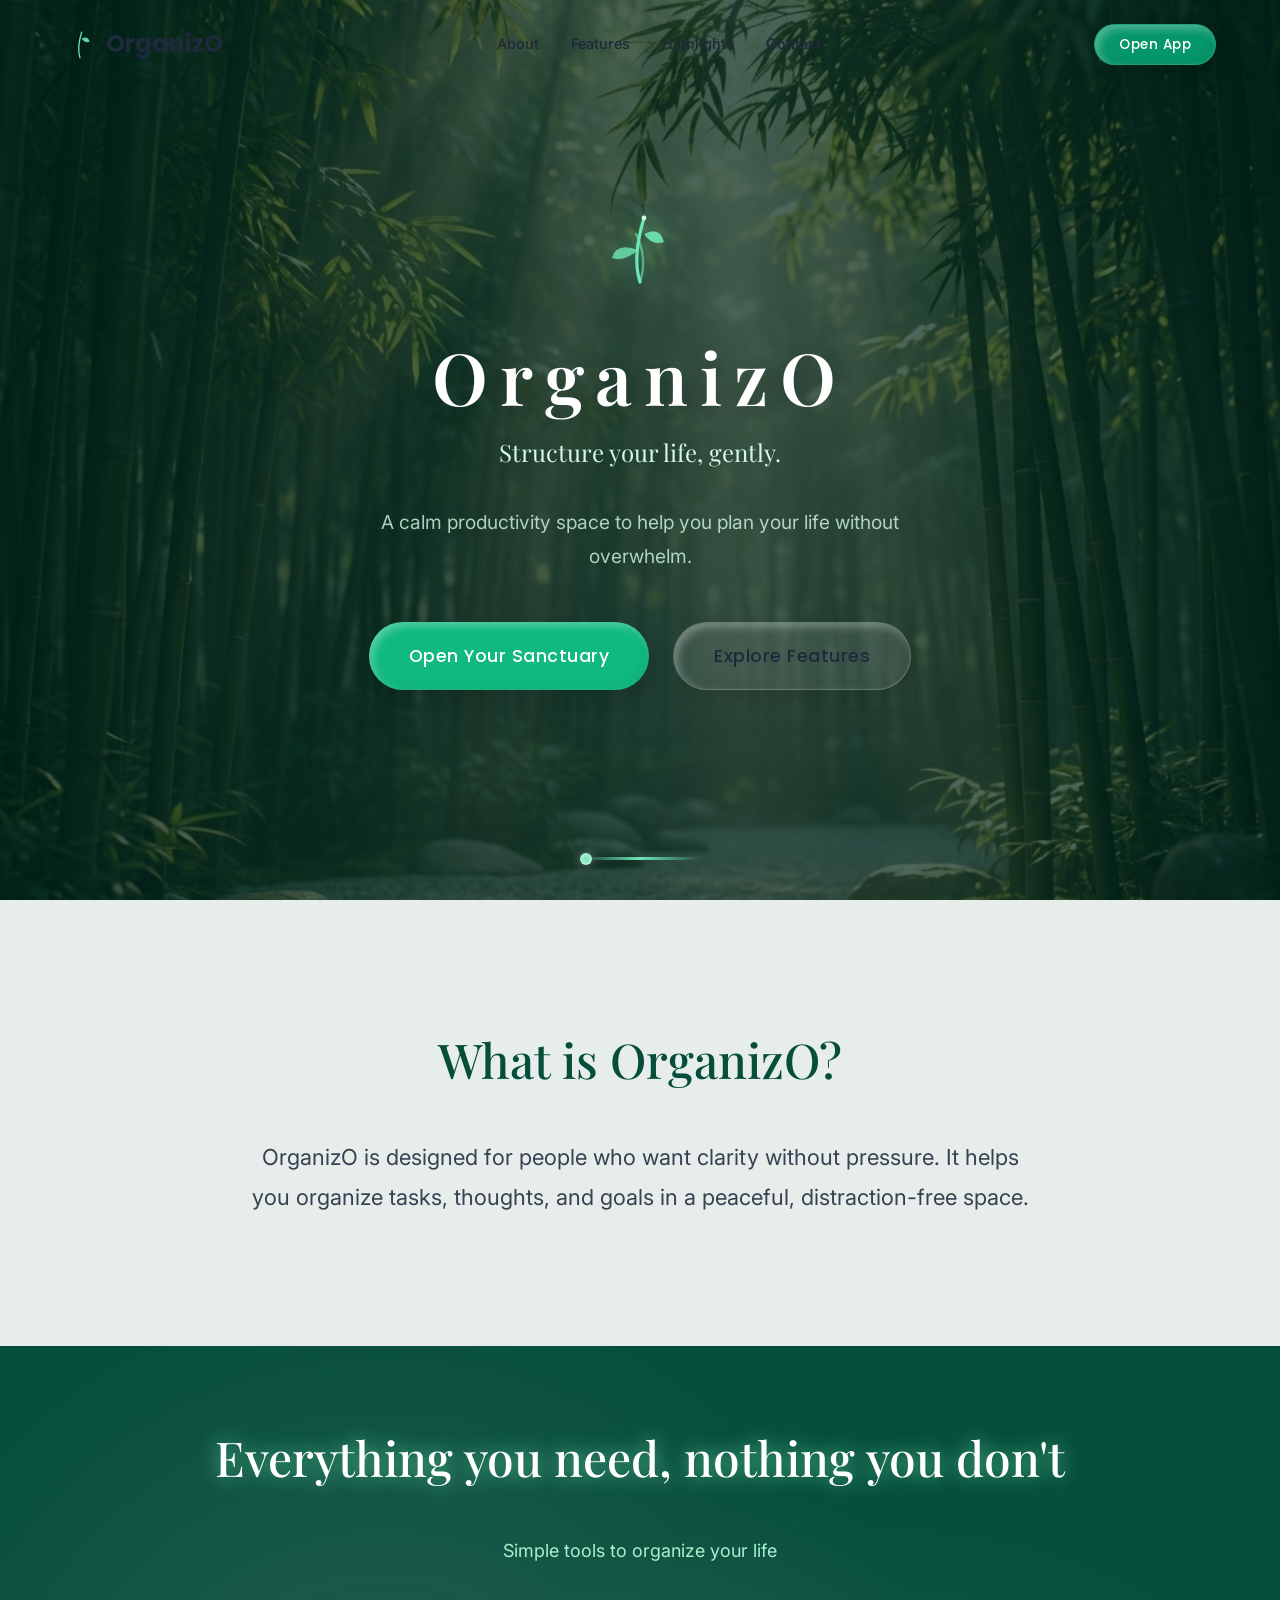
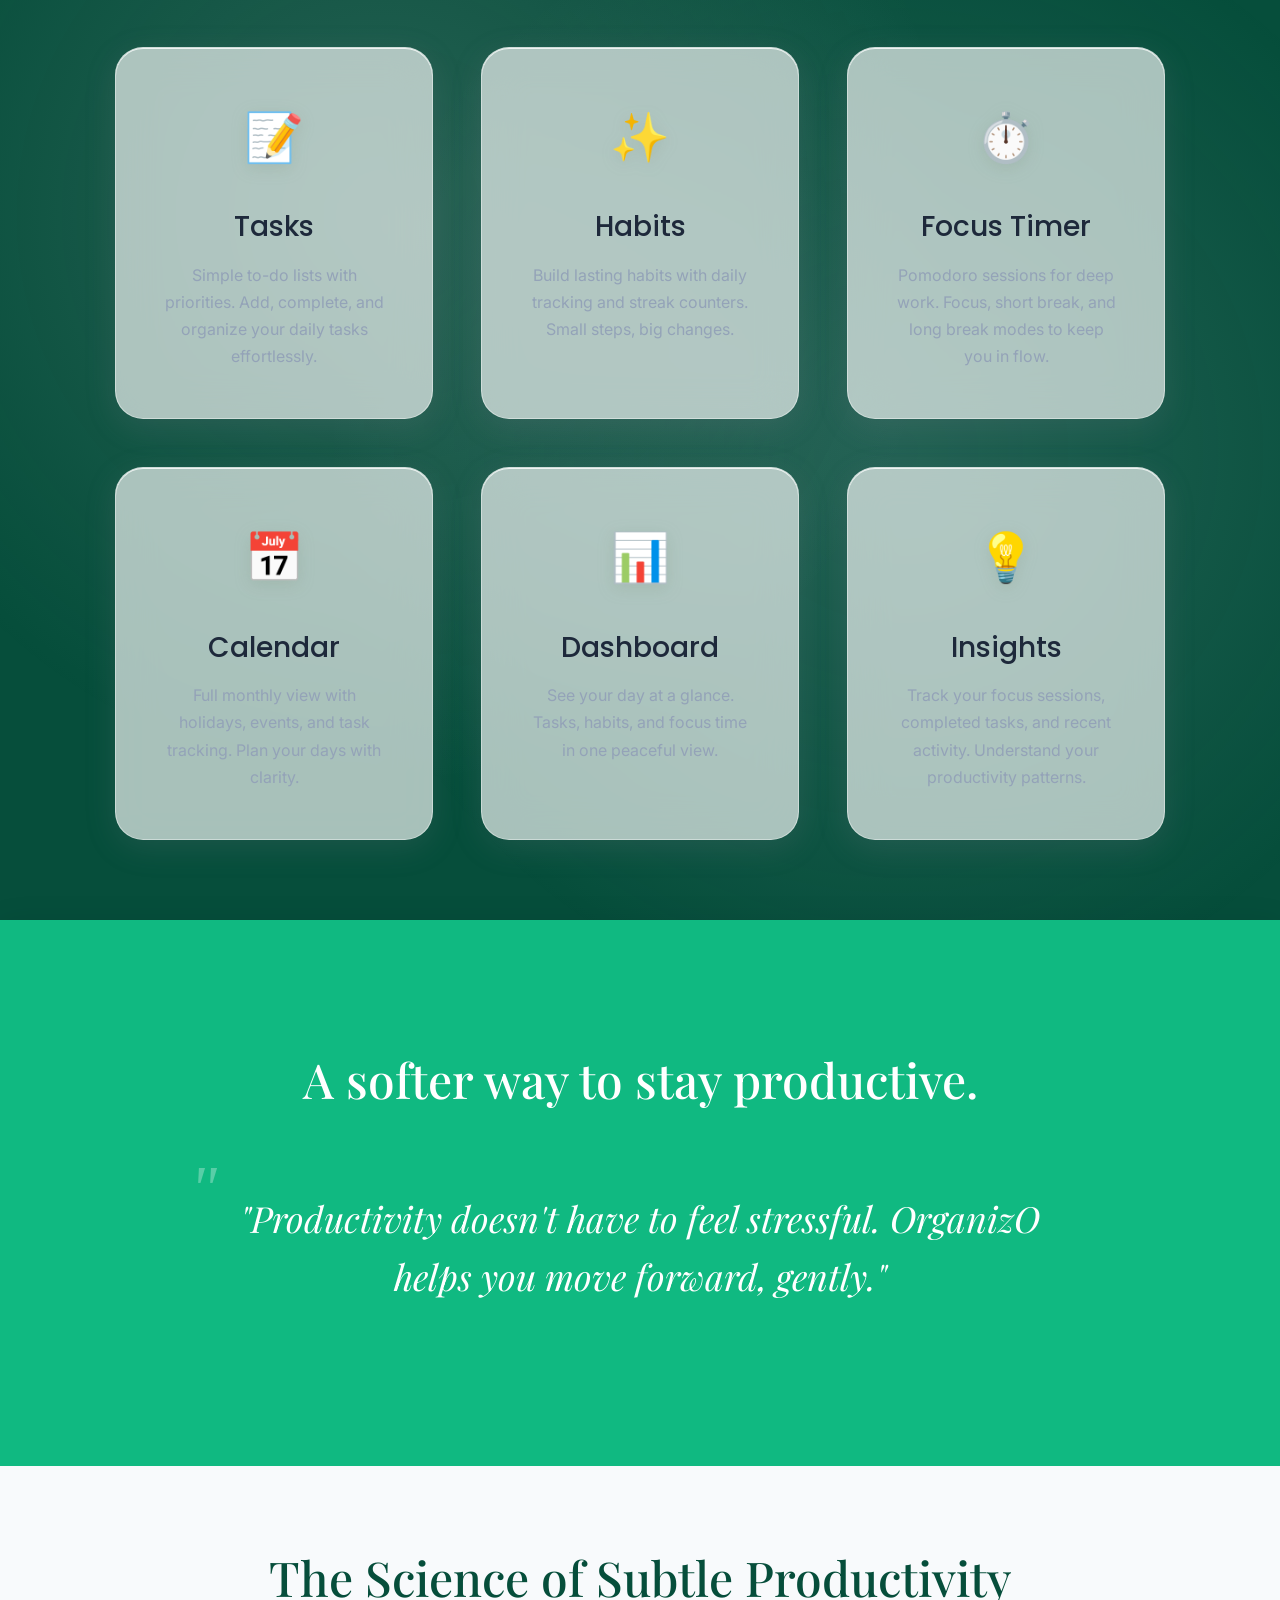
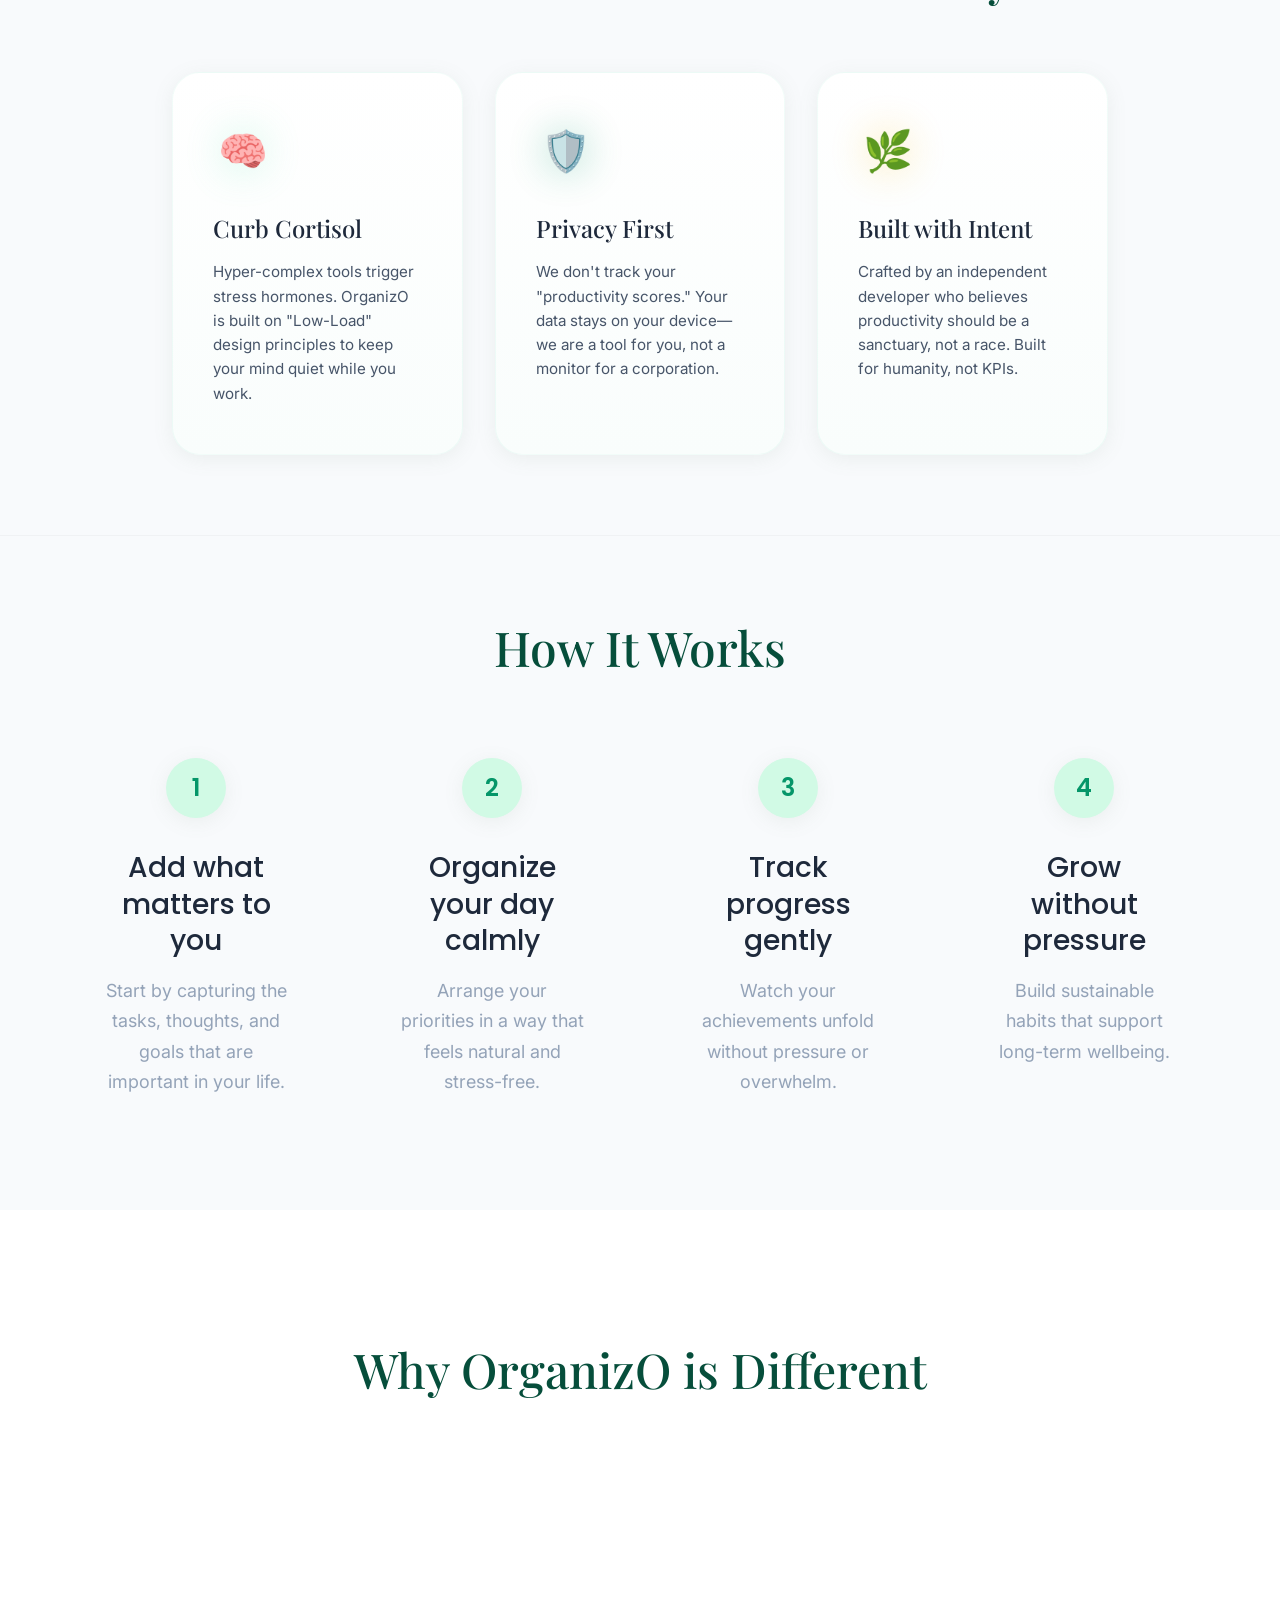
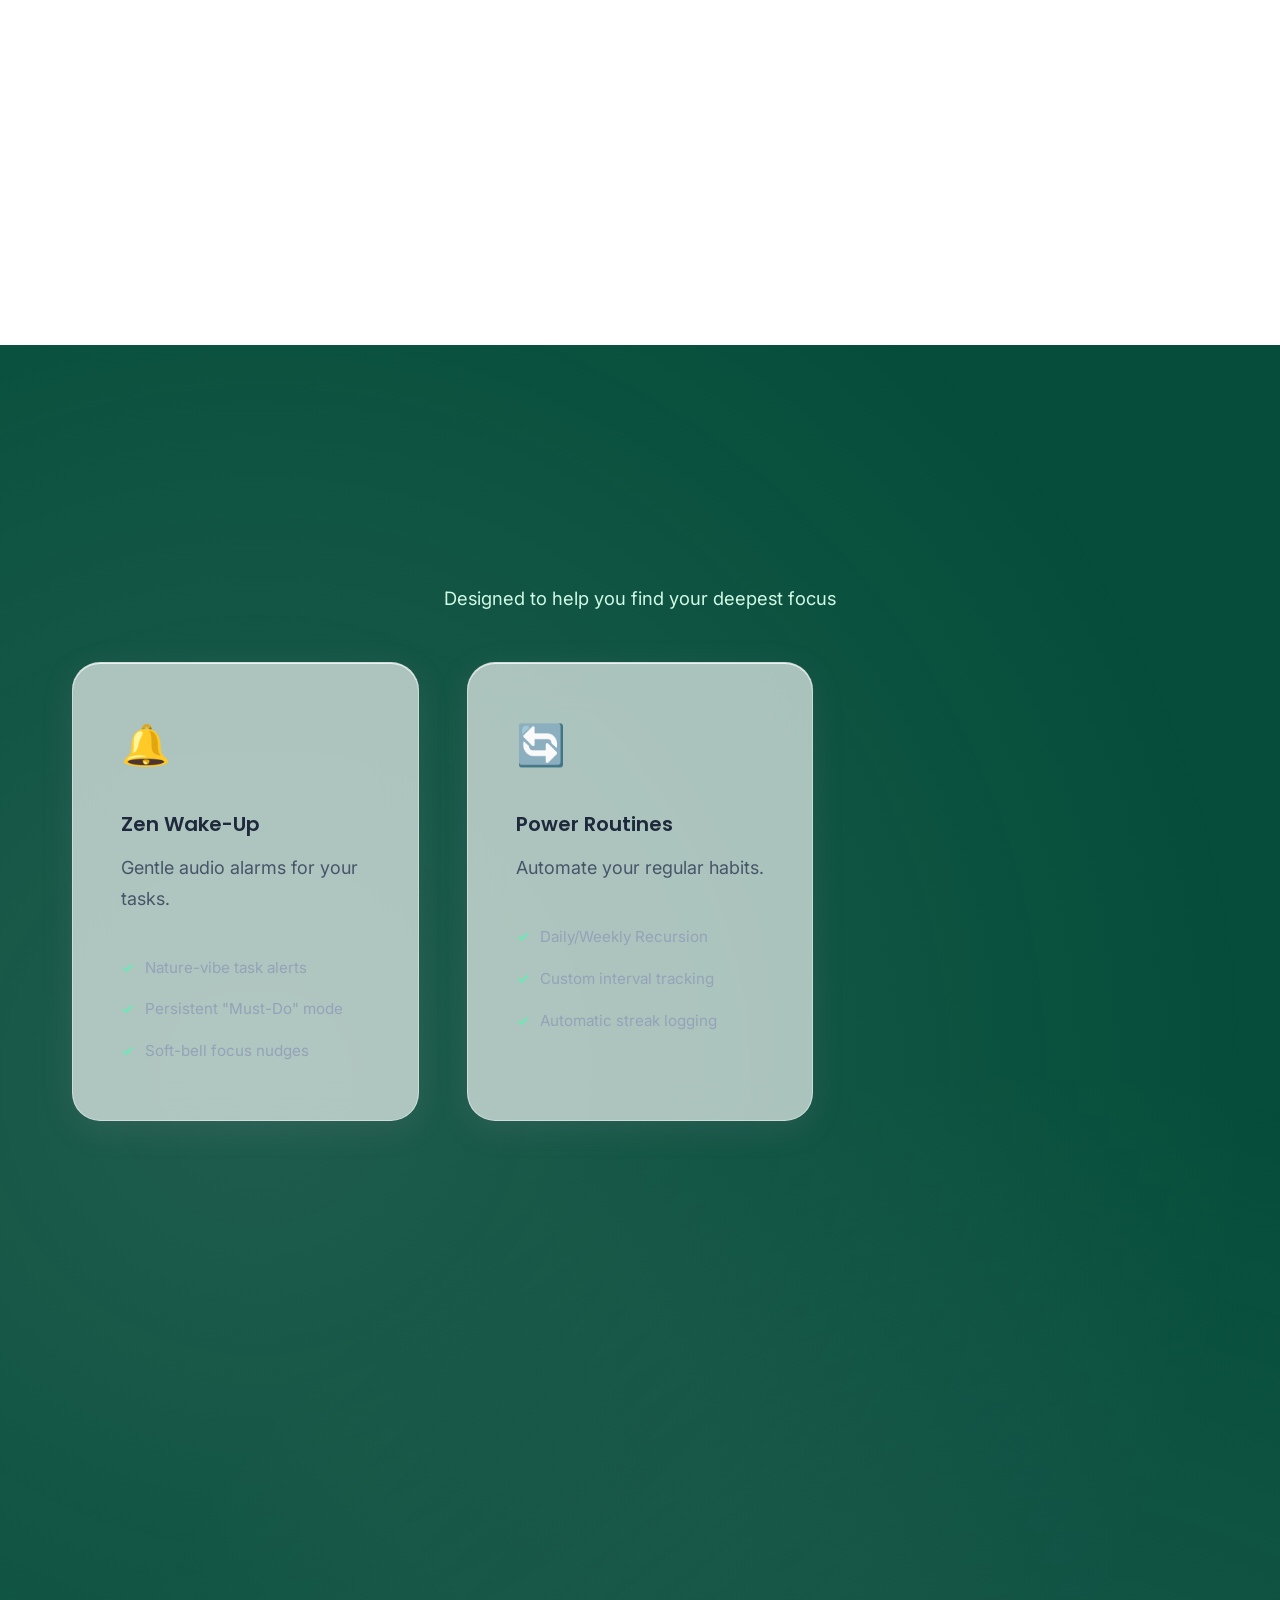
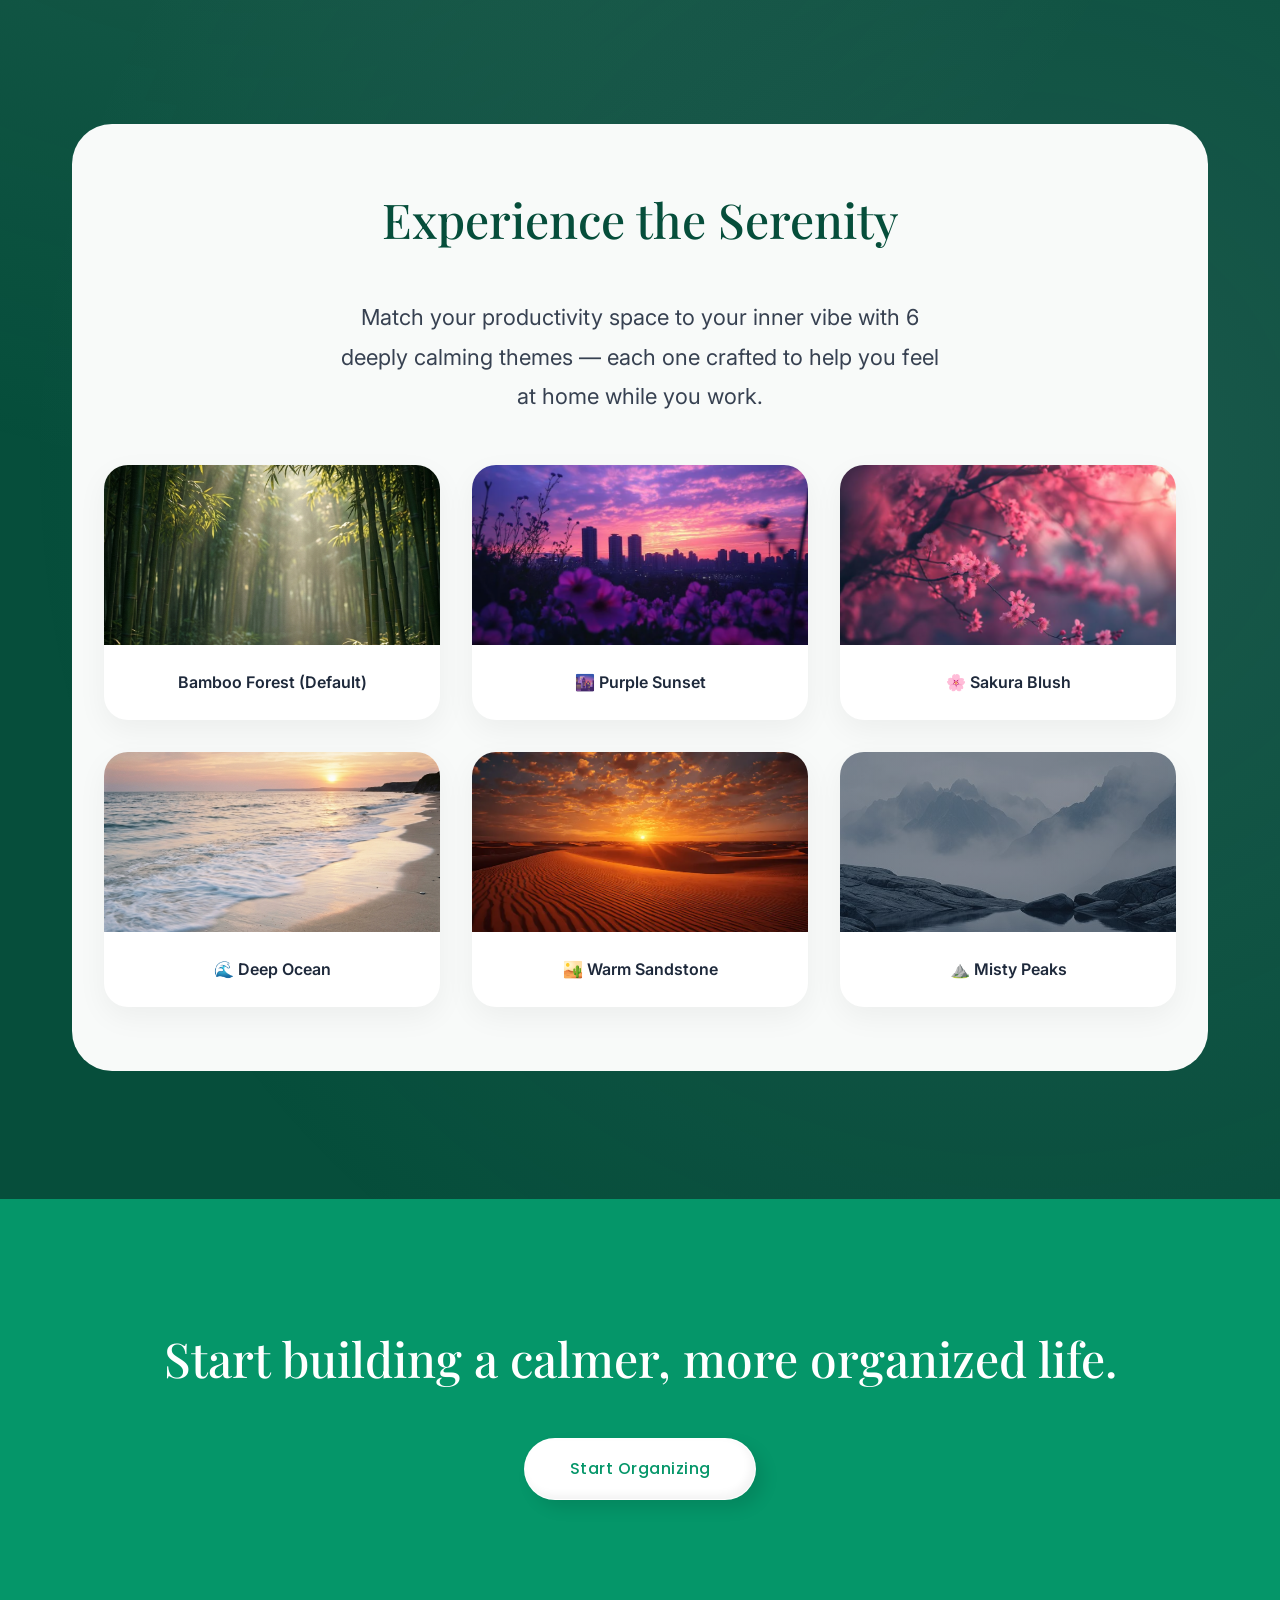
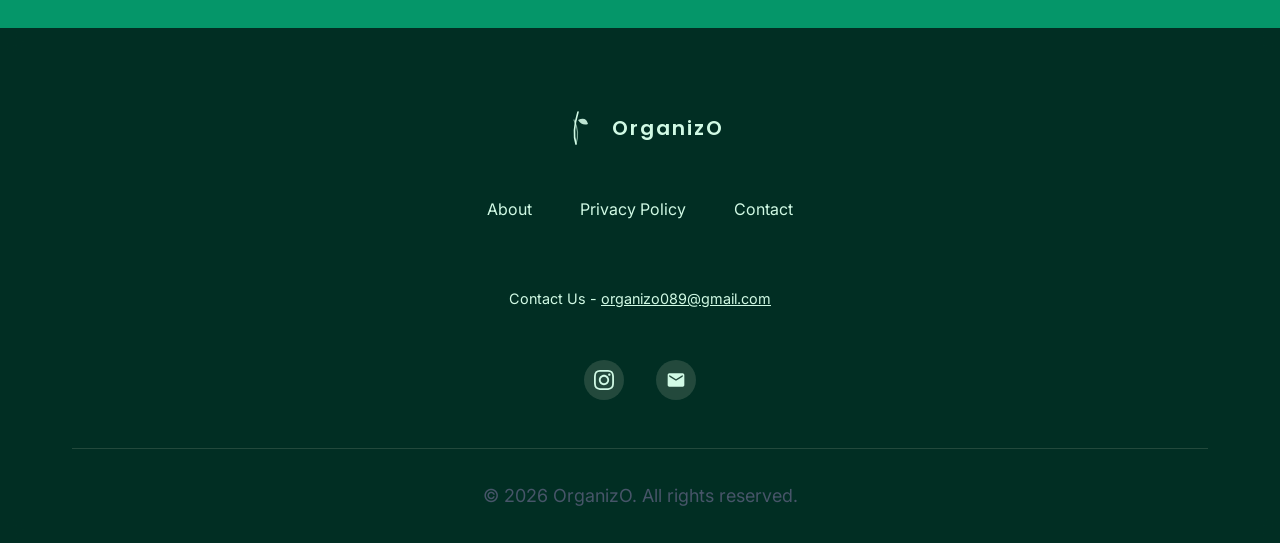
==== commit 41c7b3e0: "Final Play Store release polish" ====
--- a/index.html
+++ b/index.html
@@ -7,13 +7,13 @@
     <meta http-equiv="X-UA-Compatible" content="IE=edge">
     <meta name="referrer" content="strict-origin-when-cross-origin">
     <!-- PWA / Play Store -->
-    <link rel="manifest" href="/manifest.json">
+    <link rel="manifest" href="manifest.json">
     <meta name="theme-color" content="#10B981">
     <meta name="mobile-web-app-capable" content="yes">
     <meta name="apple-mobile-web-app-capable" content="yes">
     <meta name="apple-mobile-web-app-status-bar-style" content="default">
     <meta name="apple-mobile-web-app-title" content="OrganizO">
-    <link rel="apple-touch-icon" href="/images/icon-192.png">
+    <link rel="apple-touch-icon" href="images/icon-192.png">
     <title>OrganizO - Structure your life, gently.</title>
     <meta name="description"
         content="A calm productivity space to help you plan your life without overwhelm. OrganizO promotes gentle productivity, mental clarity, and structured living without stress.">
@@ -49,8 +49,8 @@
                 style="color: var(--color-text); text-decoration: none; font-weight: 500; font-size: 0.9rem;">About</a>
             <a href="#features" class="nav-item"
                 style="color: var(--color-text); text-decoration: none; font-weight: 500; font-size: 0.9rem;">Features</a>
-            <a href="#coming-soon" class="nav-item"
-                style="color: var(--color-text); text-decoration: none; font-weight: 500; font-size: 0.9rem;">Roadmap</a>
+            <a href="#advanced-tools" class="nav-item"
+                style="color: var(--color-text); text-decoration: none; font-weight: 500; font-size: 0.9rem;">Highlights</a>
             <a href="mailto:shru089x@gmail.com" class="nav-item"
                 style="color: var(--color-text); text-decoration: none; font-weight: 600; font-size: 0.9rem;">Contact</a>
         </nav>
@@ -264,115 +264,11 @@
         </div>
     </section>
 
-    <!-- Honest Freemium Section -->
-    <section class="section free-forever-section" id="free-forever">
-        <div class="container">
-            <h2 class="section-title scroll-fade">Start free. Elevate with Pro.</h2>
-            <p class="section-subtitle scroll-fade">The core OrganizO experience is and will always be free. No sign-up required. Unlock the full potential of your sanctuary with Pro highlights.</p>
-
-            <div class="free-card-container scroll-fade">
-
-                <!-- FREE TIER -->
-                <div class="free-hero-card" style="border: 2px solid var(--color-sage);">
-                    <div class="free-icon">🌿</div>
-                    <h3 class="free-card-title">Free — Always</h3>
-                    <p class="free-card-description">Everything you need to build calm, focused habits. No hidden limits.</p>
-
-                    <div class="free-features-grid">
-                        <div class="free-feature-item">
-                            <span class="free-check">✓</span>
-                            <span>Unlimited Tasks</span>
-                        </div>
-                        <div class="free-feature-item">
-                            <span class="free-check">✓</span>
-                            <span>Unlimited Habits</span>
-                        </div>
-                        <div class="free-feature-item">
-                            <span class="free-check">✓</span>
-                            <span>Focus Timer</span>
-                        </div>
-                        <div class="free-feature-item">
-                            <span class="free-check">✓</span>
-                            <span>Calendar View</span>
-                        </div>
-                        <div class="free-feature-item">
-                            <span class="free-check">✓</span>
-                            <span>Streak Tracking</span>
-                        </div>
-                        <div class="free-feature-item">
-                            <span class="free-check">✓</span>
-                            <span>Weekly Reports</span>
-                        </div>
-                        <div class="free-feature-item">
-                            <span class="free-check">✓</span>
-                            <span>Weekly Reports</span>
-                        </div>
-                        <div class="free-feature-item">
-                            <span class="free-check">✓</span>
-                            <span>Privacy First</span>
-                        </div>
-                    </div>
-
-                    <button class="btn-primary"
-                        style="margin-top: 2.5rem; padding: 1rem 3rem; font-size: 1.1rem; border-radius: 50px;"
-                        onclick="window.location.href='app.html'">Start Free — No Sign-Up</button>
-                    <p class="free-note">No account. No credit card. No catch.</p>
-                </div>
-
-                <!-- PRO TIER -->
-                <div class="free-hero-card" style="background: linear-gradient(160deg, #064E3B 0%, #065F46 100%); color: white; border: none;">
-                    <div class="free-icon">⭐</div>
-                    <h3 class="free-card-title" style="color: white;">OrganizO Pro</h3>
-                    <p class="free-card-description" style="color: rgba(255,255,255,0.8);">Experience the ultimate calm. All premium features are unlocked and ready for you.</p>
-
-                    <div class="free-features-grid">
-                        <div class="free-feature-item" style="color: rgba(255,255,255,0.9);">
-                            <span class="free-check" style="color: #6EE7B7;">✓</span>
-                            <span>🌙 Dark Mode</span>
-                        </div>
-                        <div class="free-feature-item" style="color: rgba(255,255,255,0.9);">
-                            <span class="free-check" style="color: #6EE7B7;">✓</span>
-                            <span>📓 Quiet Notes (Scratchpad)</span>
-                        </div>
-                        <div class="free-feature-item" style="color: rgba(255,255,255,0.9);">
-                            <span class="free-check" style="color: #6EE7B7;">✓</span>
-                            <span title="Matcha, Sakura, Slate, Ocean, Sandstone">🎨 Custom Palettes</span>
-                        </div>
-
-                        <div class="free-feature-item" style="color: rgba(255,255,255,0.9);">
-                            <span class="free-check" style="color: #6EE7B7;">✓</span>
-                            <span>🔔 Zen Wake-Up (Alarms)</span>
-                        </div>
-                        <div class="free-feature-item" style="color: rgba(255,255,255,0.9);">
-                            <span class="free-check" style="color: #6EE7B7;">✓</span>
-                            <span>🔄 Recursive Routines</span>
-                        </div>
-                        <div class="free-feature-item" style="color: rgba(255,255,255,0.9);">
-                            <span class="free-check" style="color: #6EE7B7;">✓</span>
-                            <span>🔒 The Vault (Secure Backup)</span>
-                        </div>
-                    </div>
-
-                    <div style="margin-top: 2rem; padding: 1rem; background: rgba(255,255,255,0.1); border-radius: 12px; text-align: center;">
-                        <div style="font-size: 1.8rem; font-weight: 800;">₹19<span style="font-size: 1rem; font-weight: 400; opacity: 0.8;">/month</span></div>
-                        <div style="font-size: 0.8rem; opacity: 0.7; margin-top: 4px;">or ₹99/year (Early Bird Price)</div>
-                    </div>
-
-                    <button class="btn-primary"
-                        style="margin-top: 1.5rem; padding: 1rem 3rem; font-size: 1rem; border-radius: 50px; background: white; color: #065F46;"
-                        onclick="window.location.href='app.html'">Unlock Pro Now</button>
-                    <p class="free-note" style="color: rgba(255,255,255,0.6);">Support independent development.</p>
-                </div>
-
-            </div>
-        </div>
-    </section>
-
-    <!-- Pro / Coming Soon Section -->
-    <section class="section premium-features-section" id="coming-soon">
-        <div class="container">
-            <h2 class="section-title scroll-fade">The Pro Experience</h2>
-            <p class="section-subtitle scroll-fade">Designed for the dedicated seeker who wants to go deeper</p>
+    <!-- Advanced Features Section -->
+    <section class="section premium-features-section" id="advanced-tools">
+        <div class="container">
+            <h2 class="section-title scroll-fade">Immersive Tools</h2>
+            <p class="section-subtitle scroll-fade">Designed to help you find your deepest focus</p>
 
             <div class="premium-grid">
                 <div class="premium-card scroll-fade">
@@ -563,7 +459,7 @@
     <script>
         // Register Service Worker for PWA / Play Store support
         if ('serviceWorker' in navigator) {
-            navigator.serviceWorker.register('/sw.js')
+            navigator.serviceWorker.register('sw.js')
                 .then(reg => console.log('[OrganizO] SW registered:', reg.scope))
                 .catch(err => console.warn('[OrganizO] SW failed:', err));
         }
